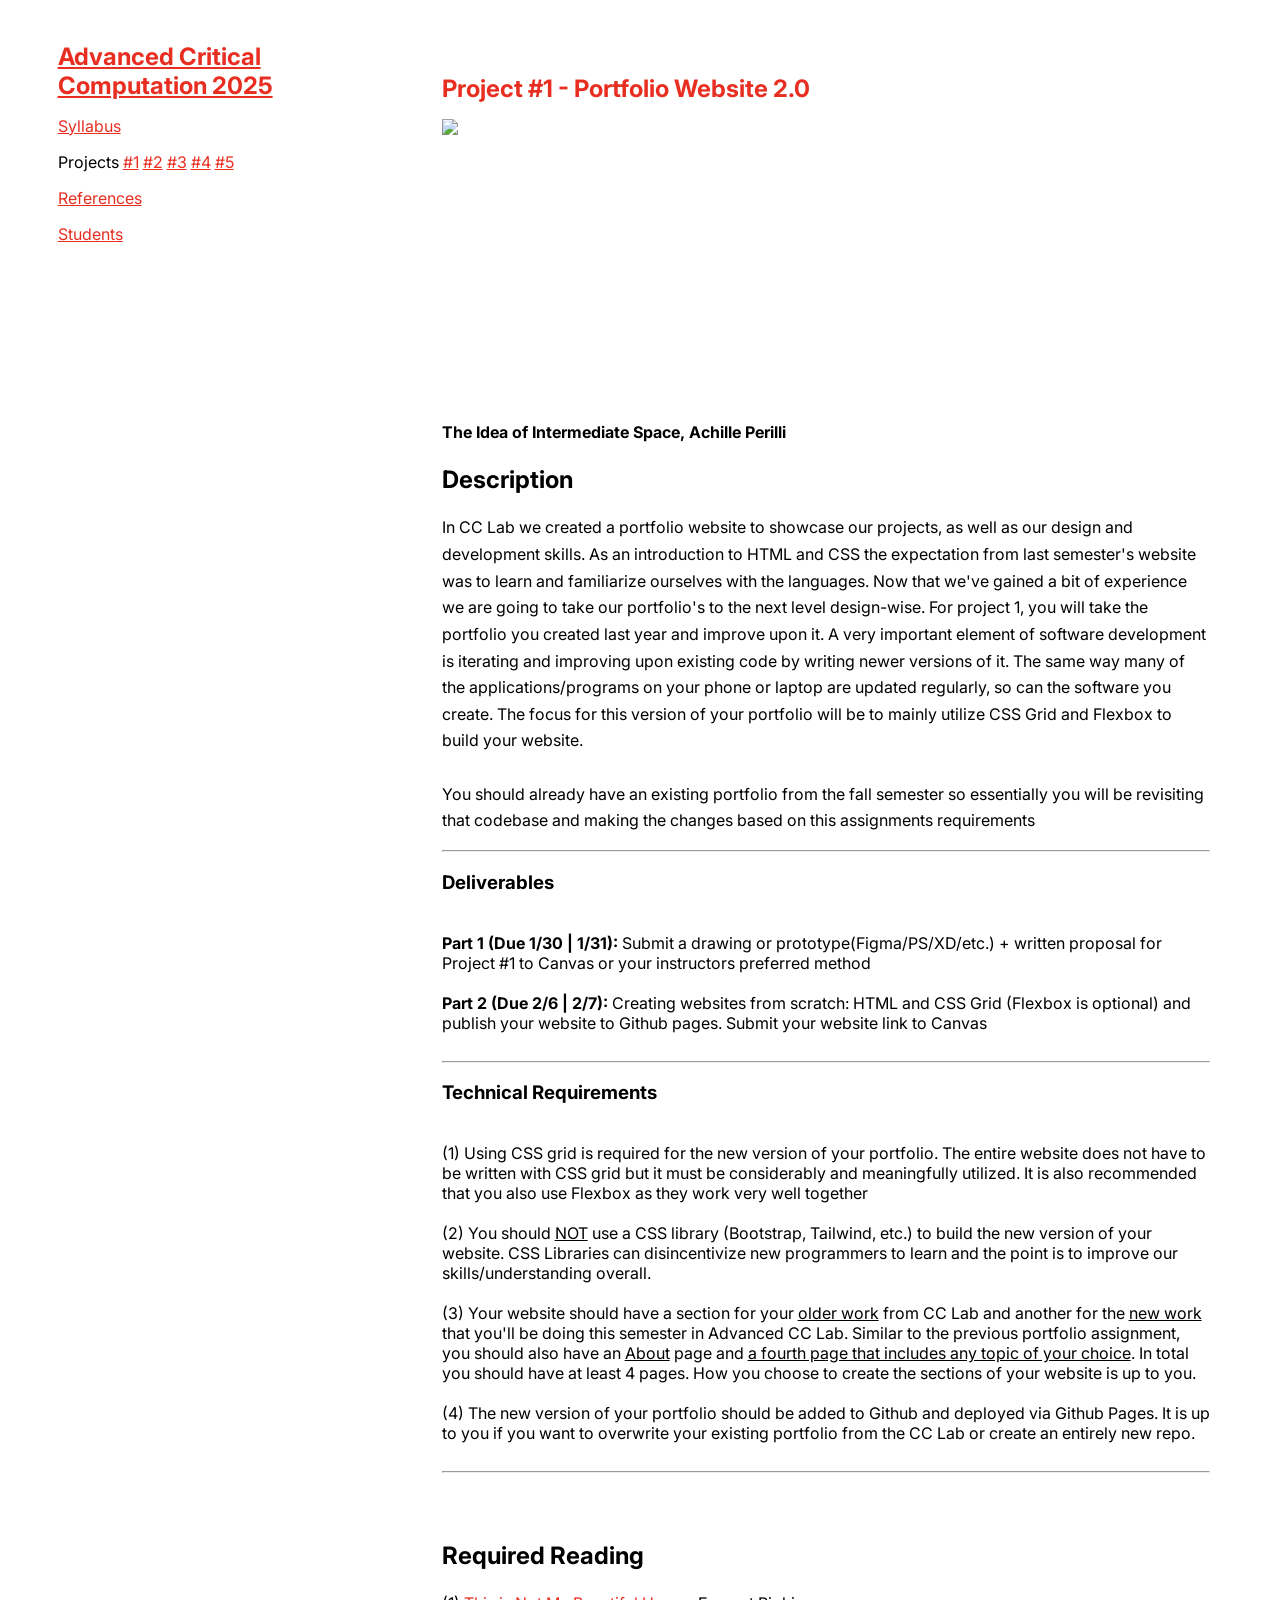
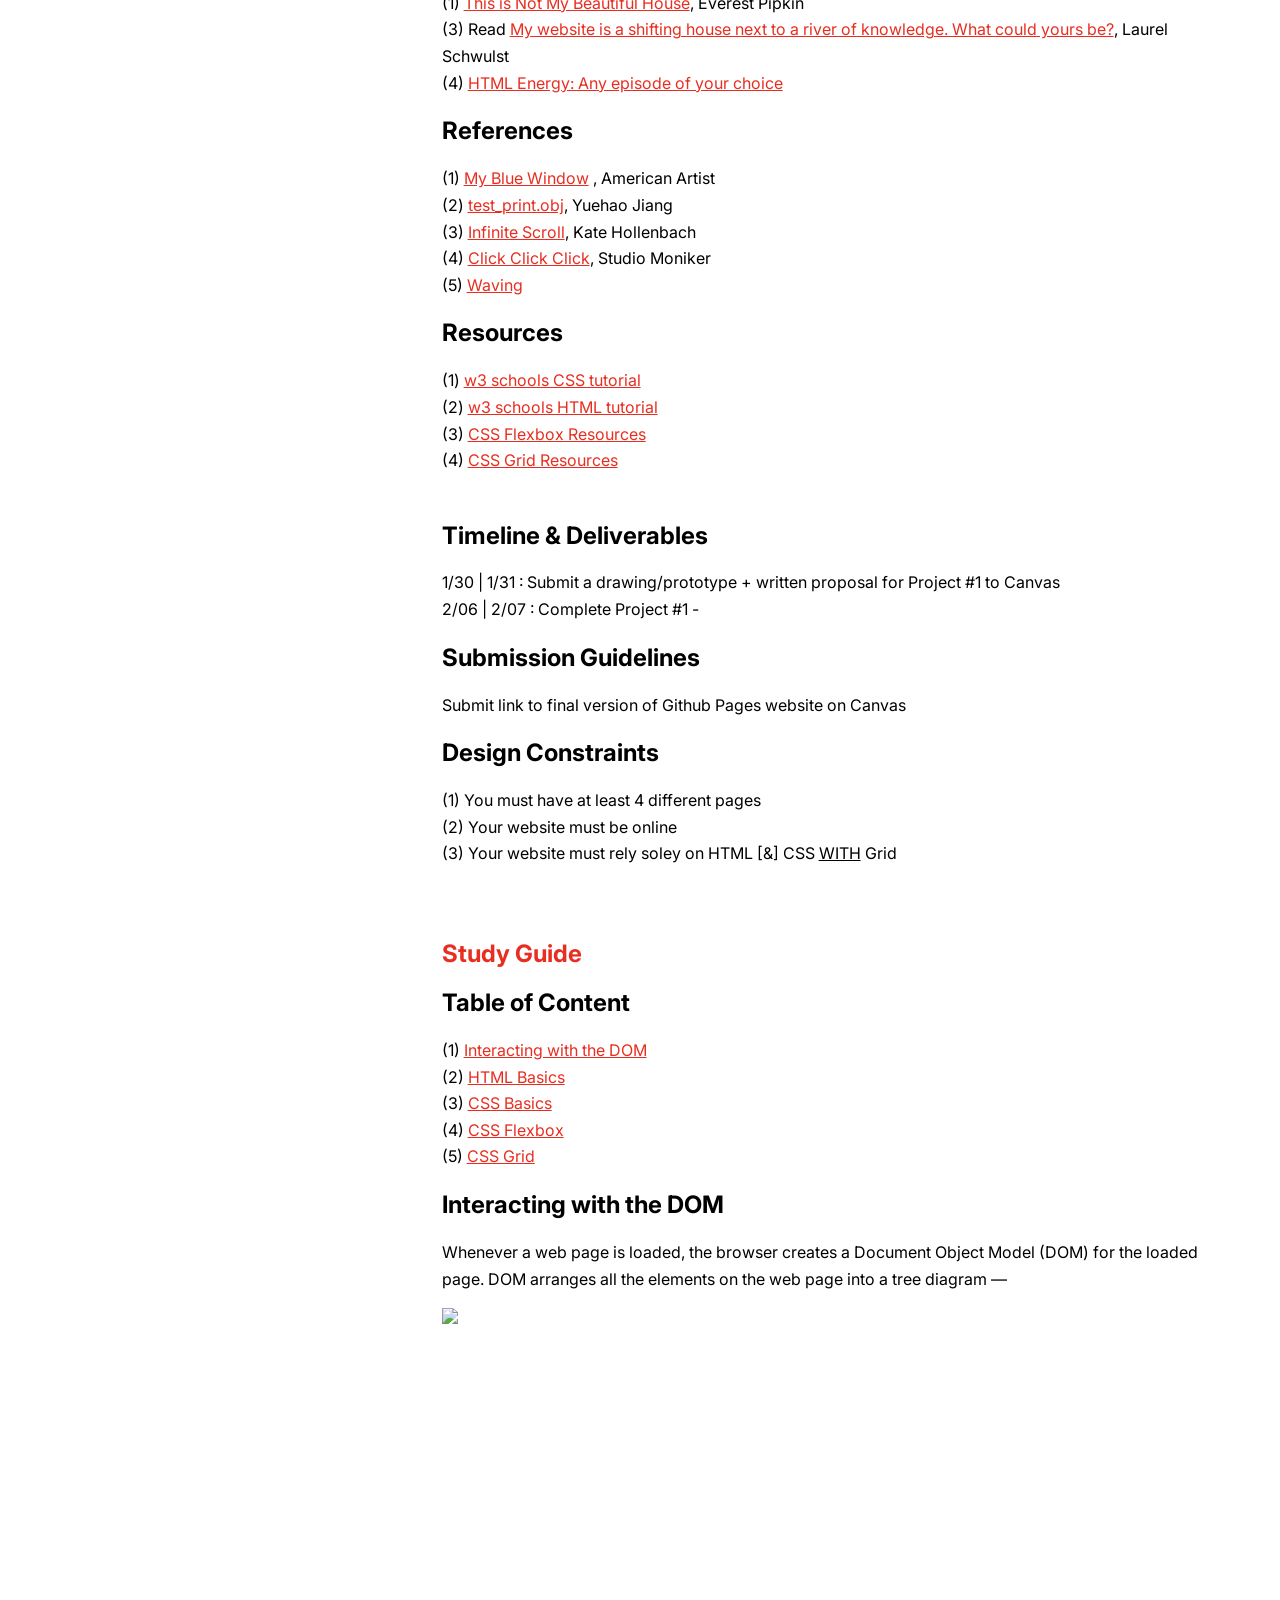
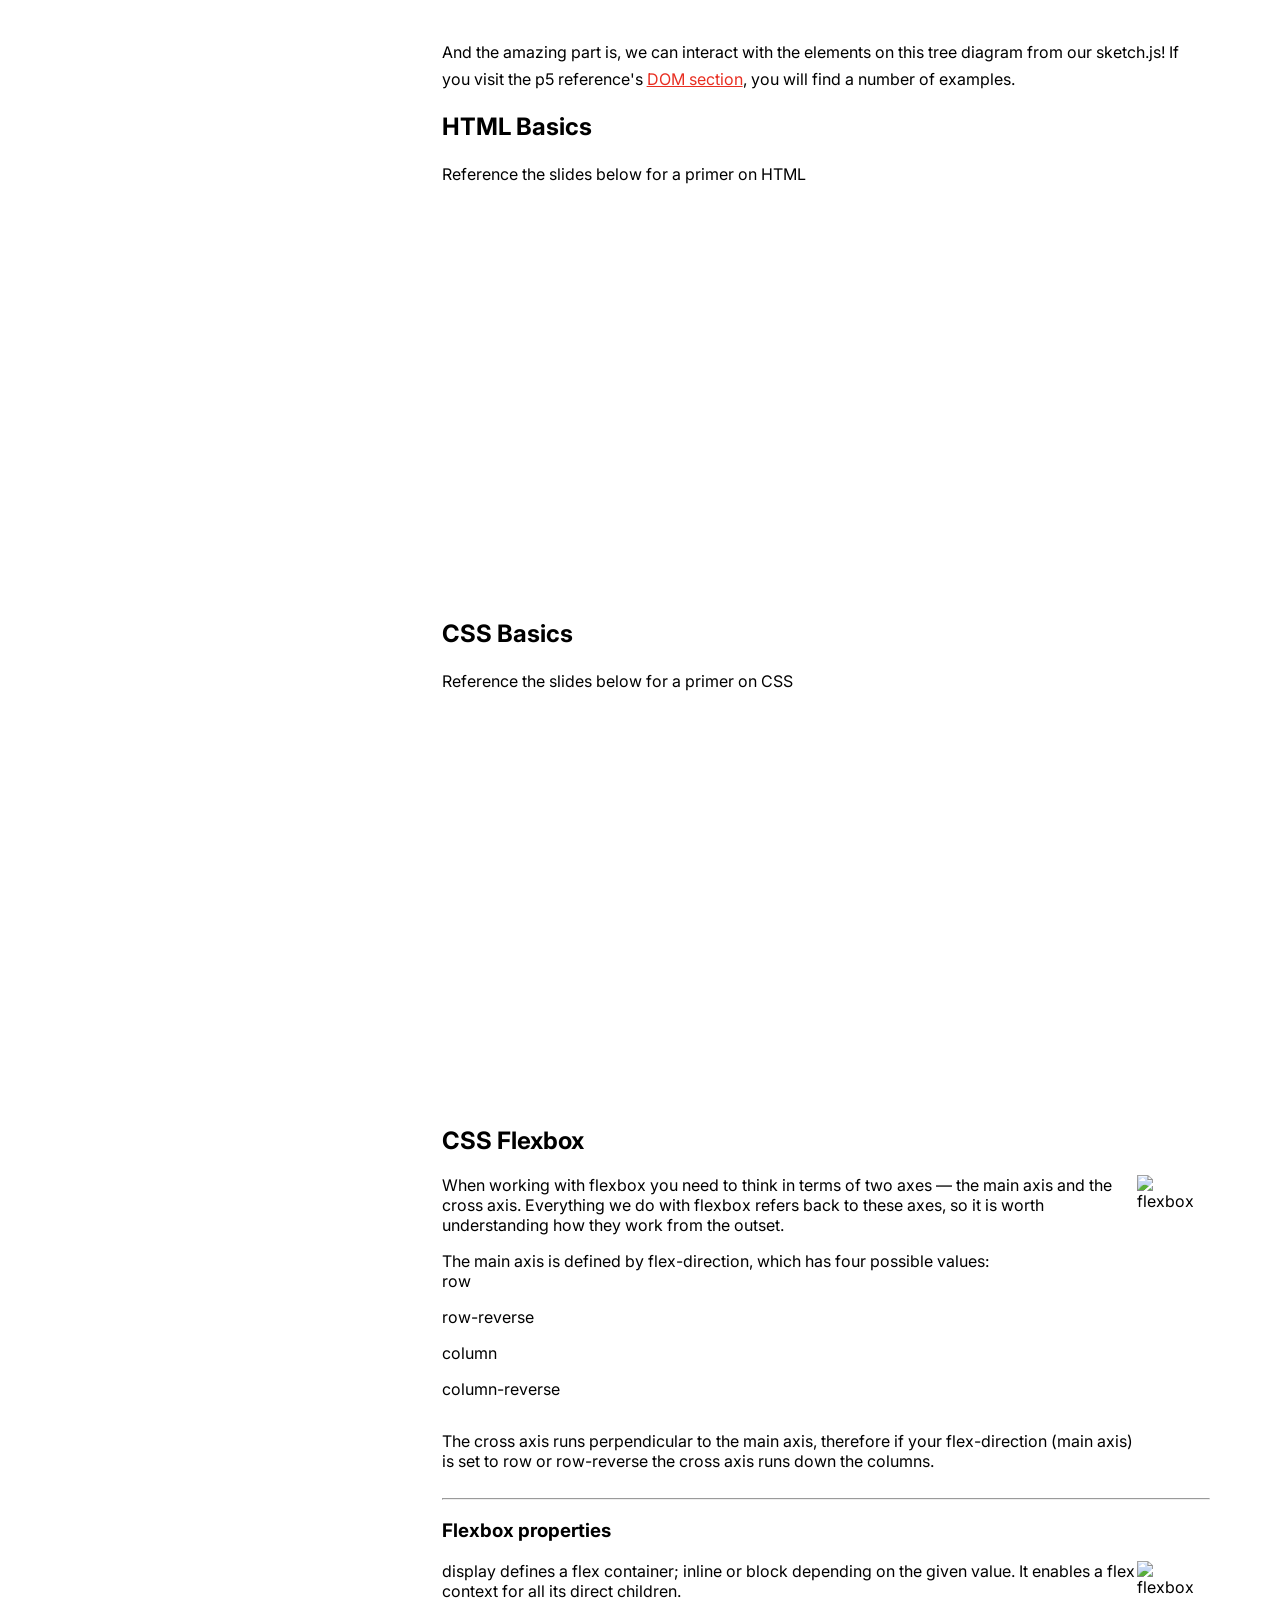
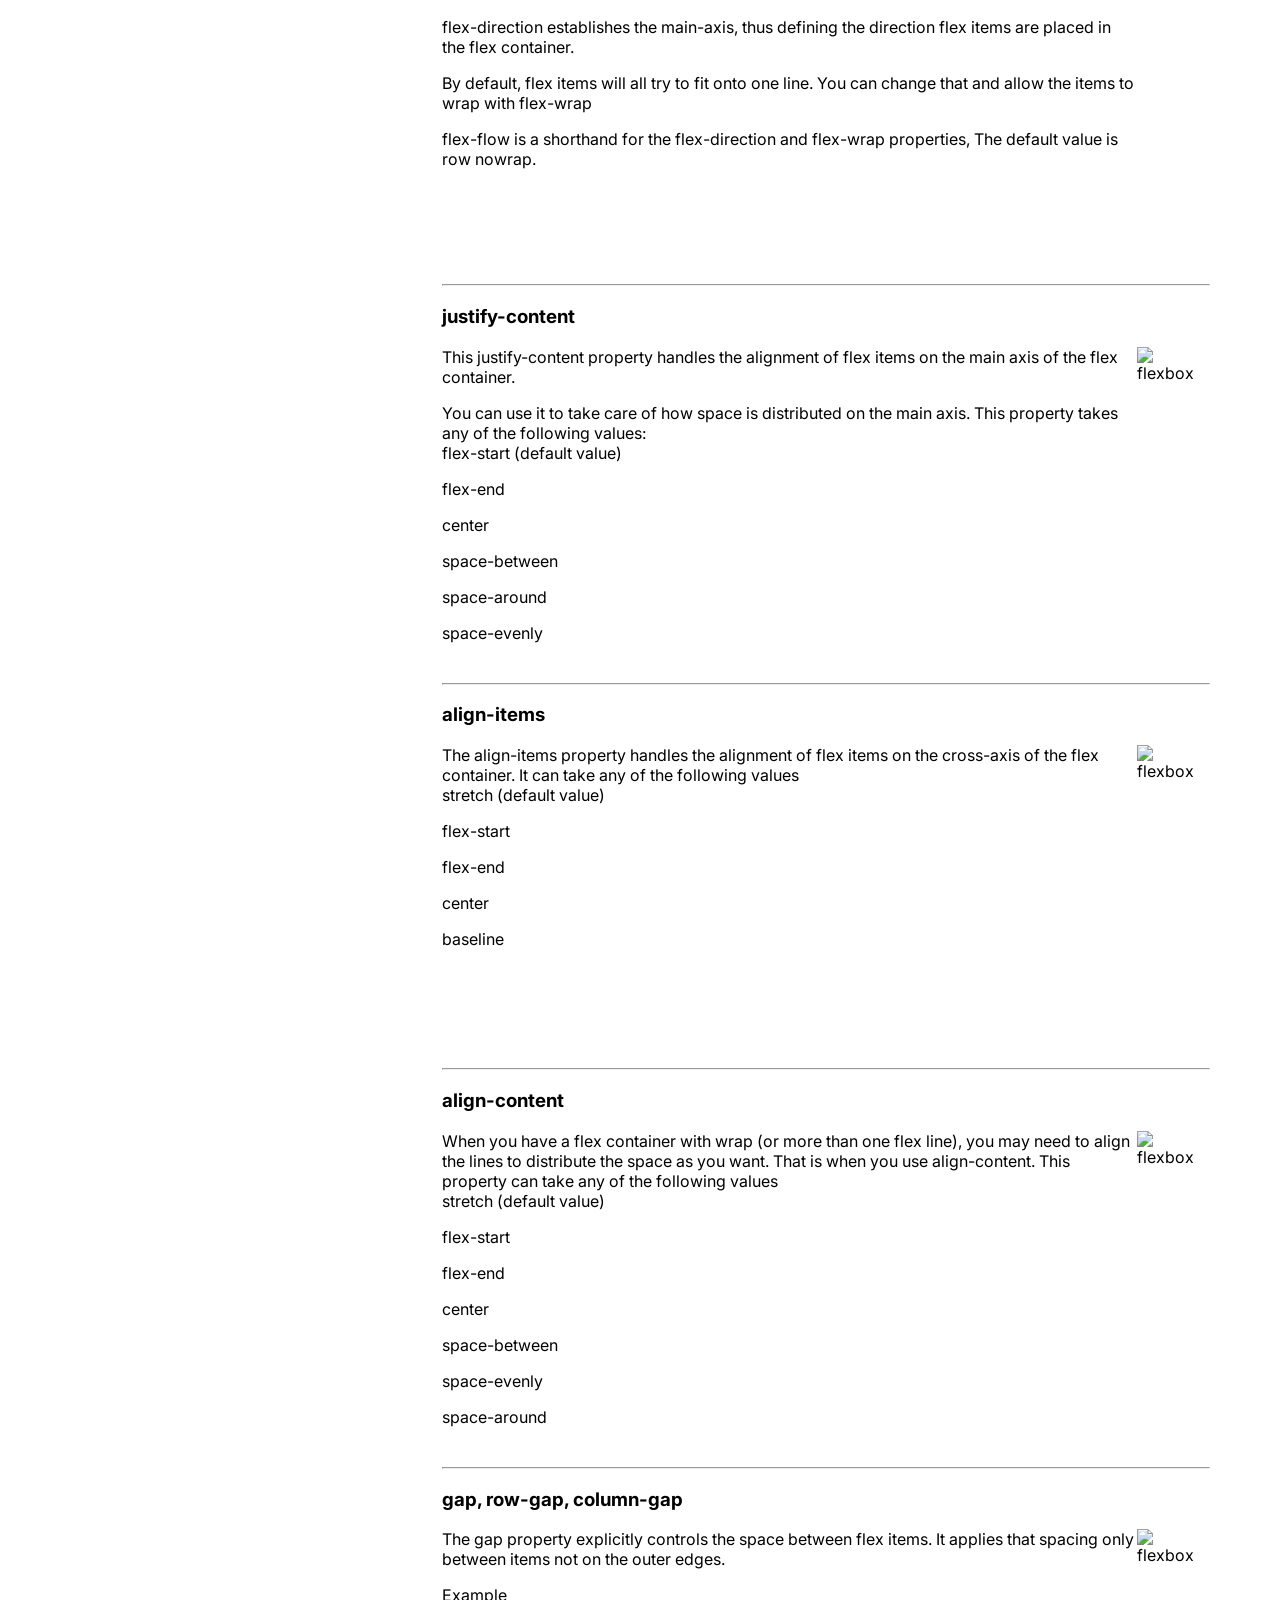
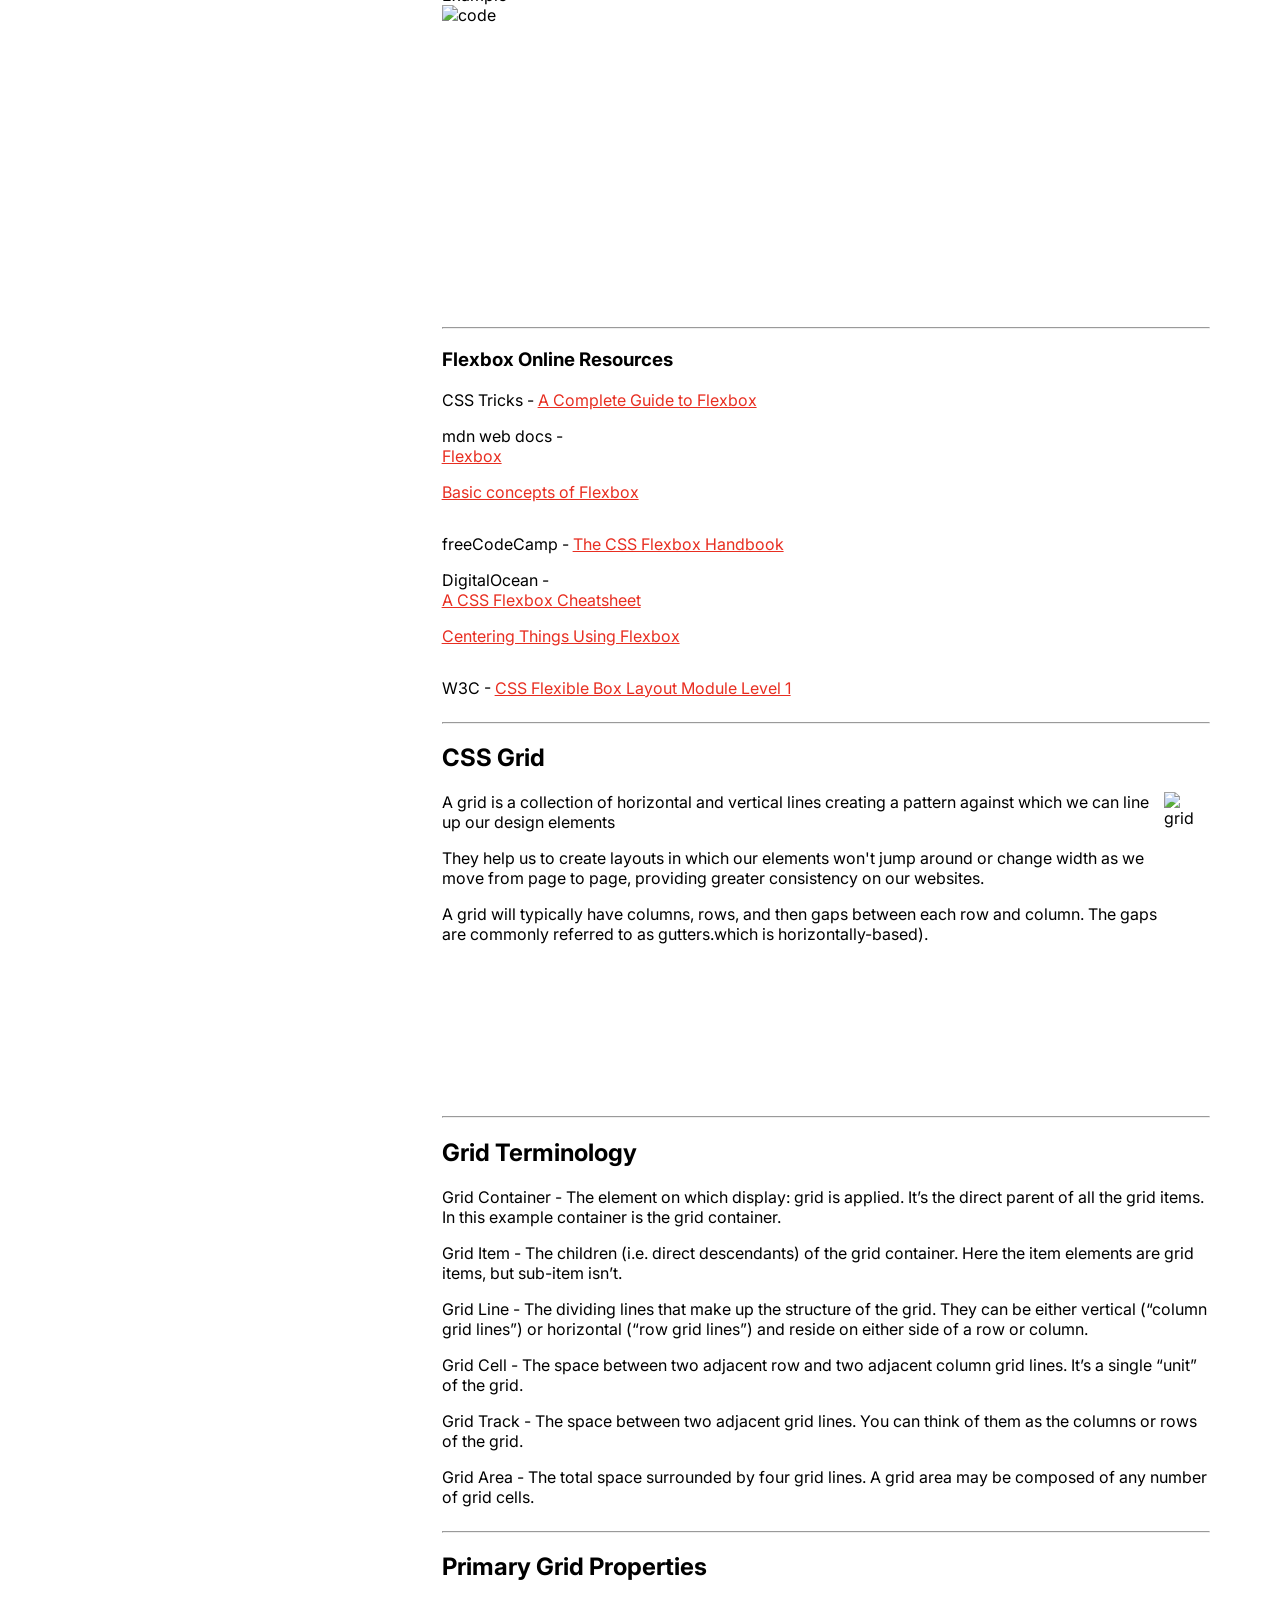
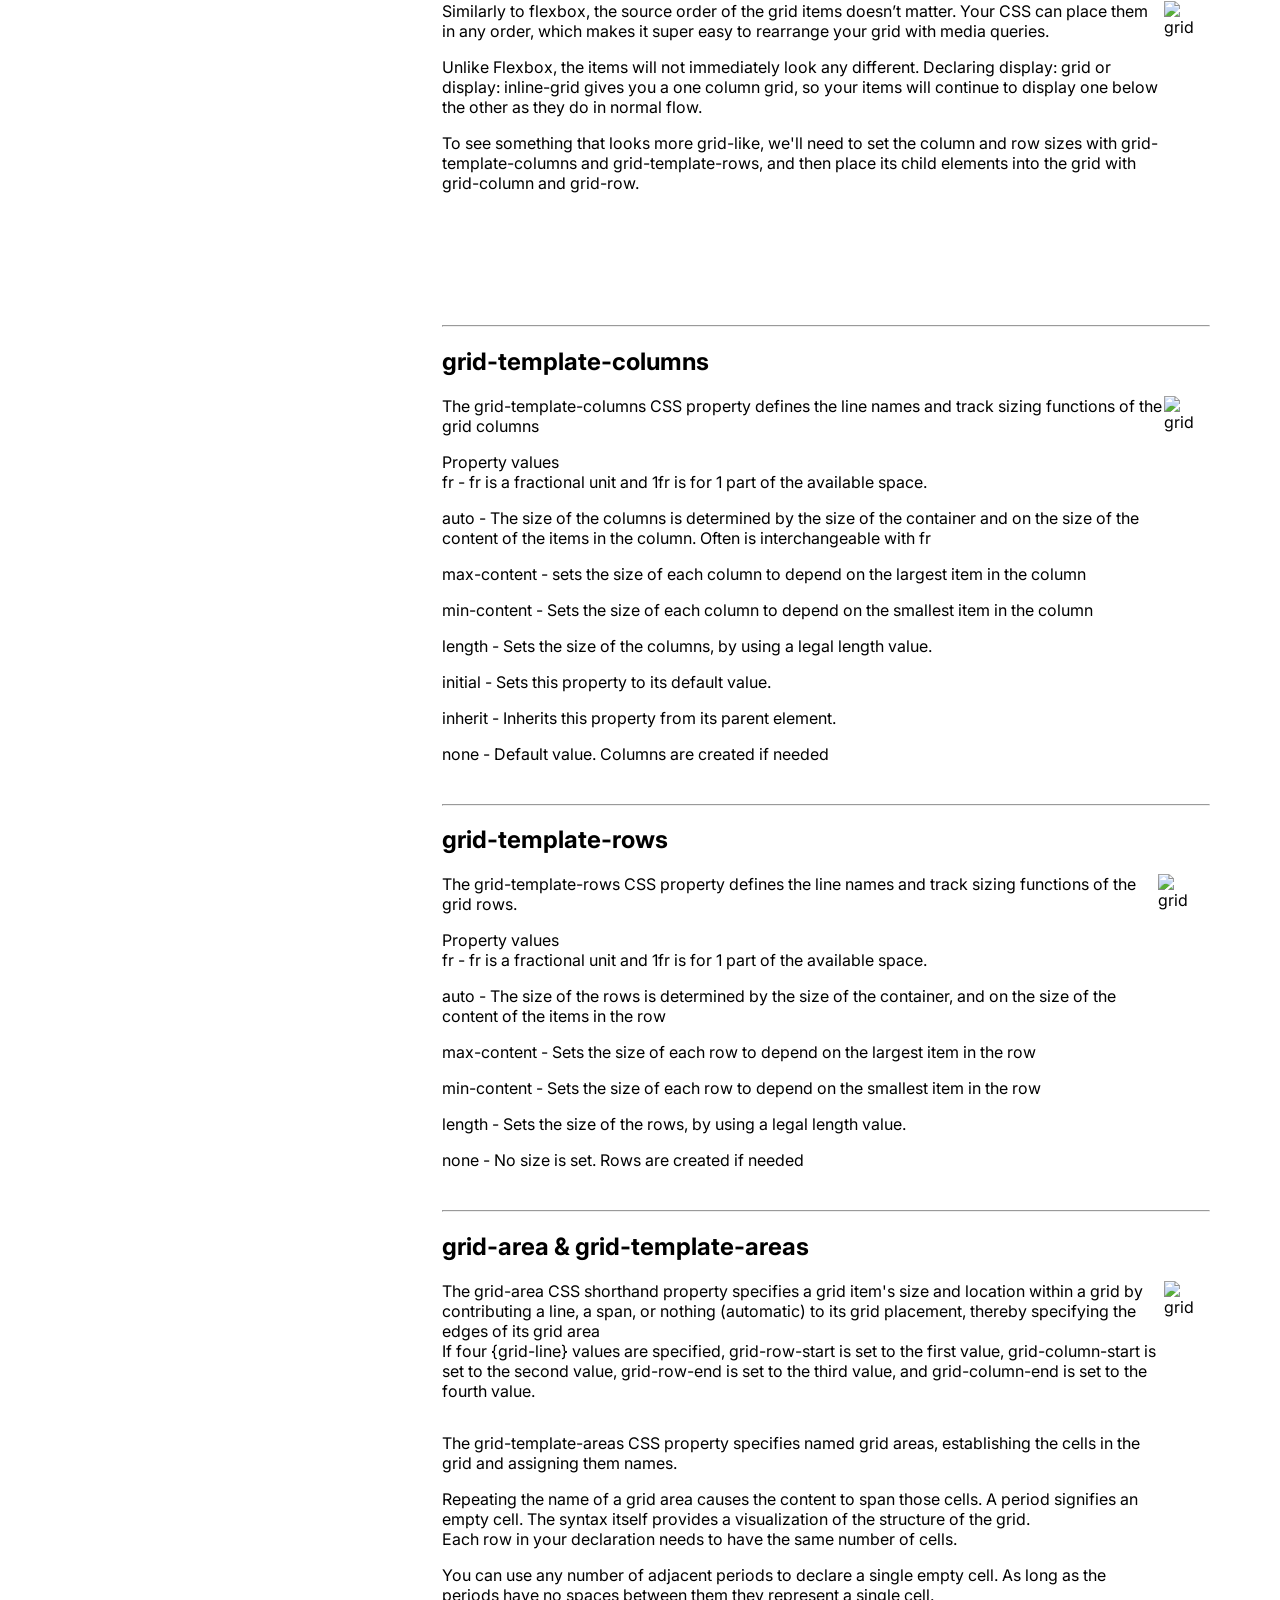
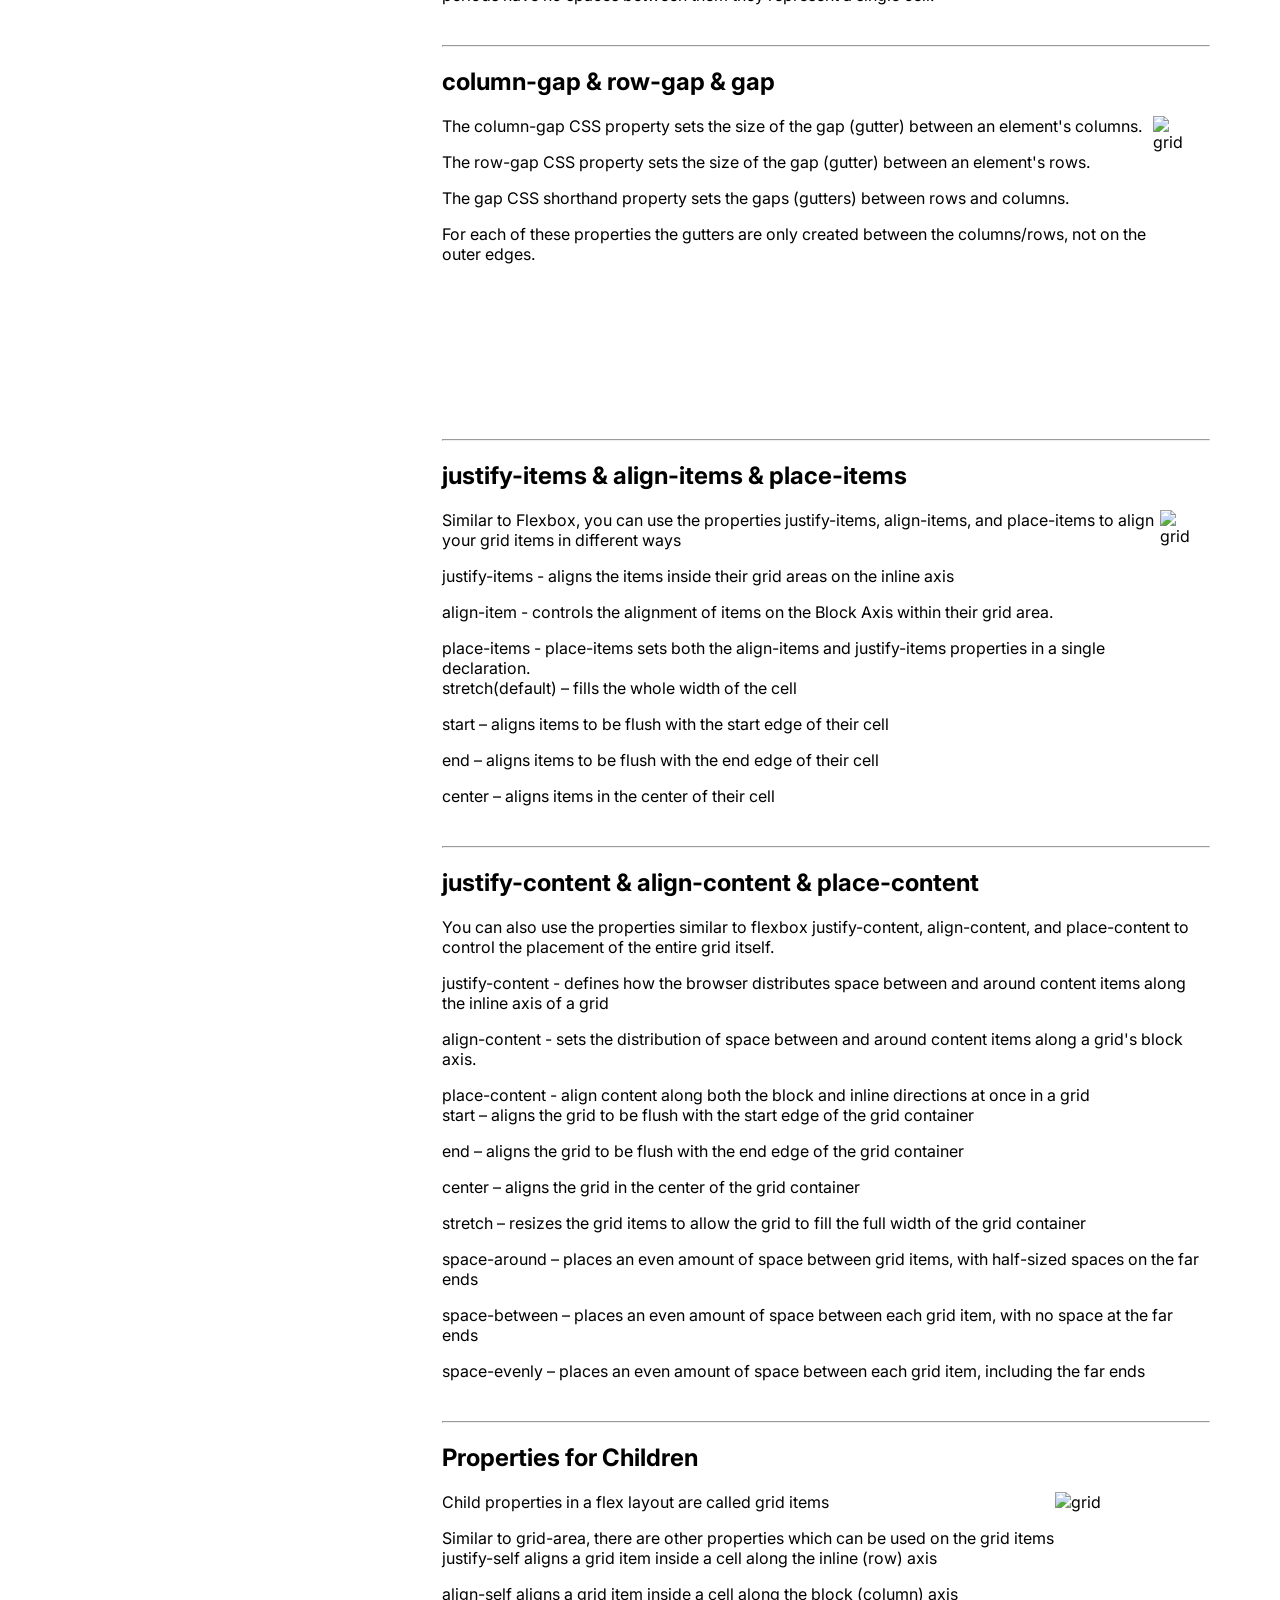
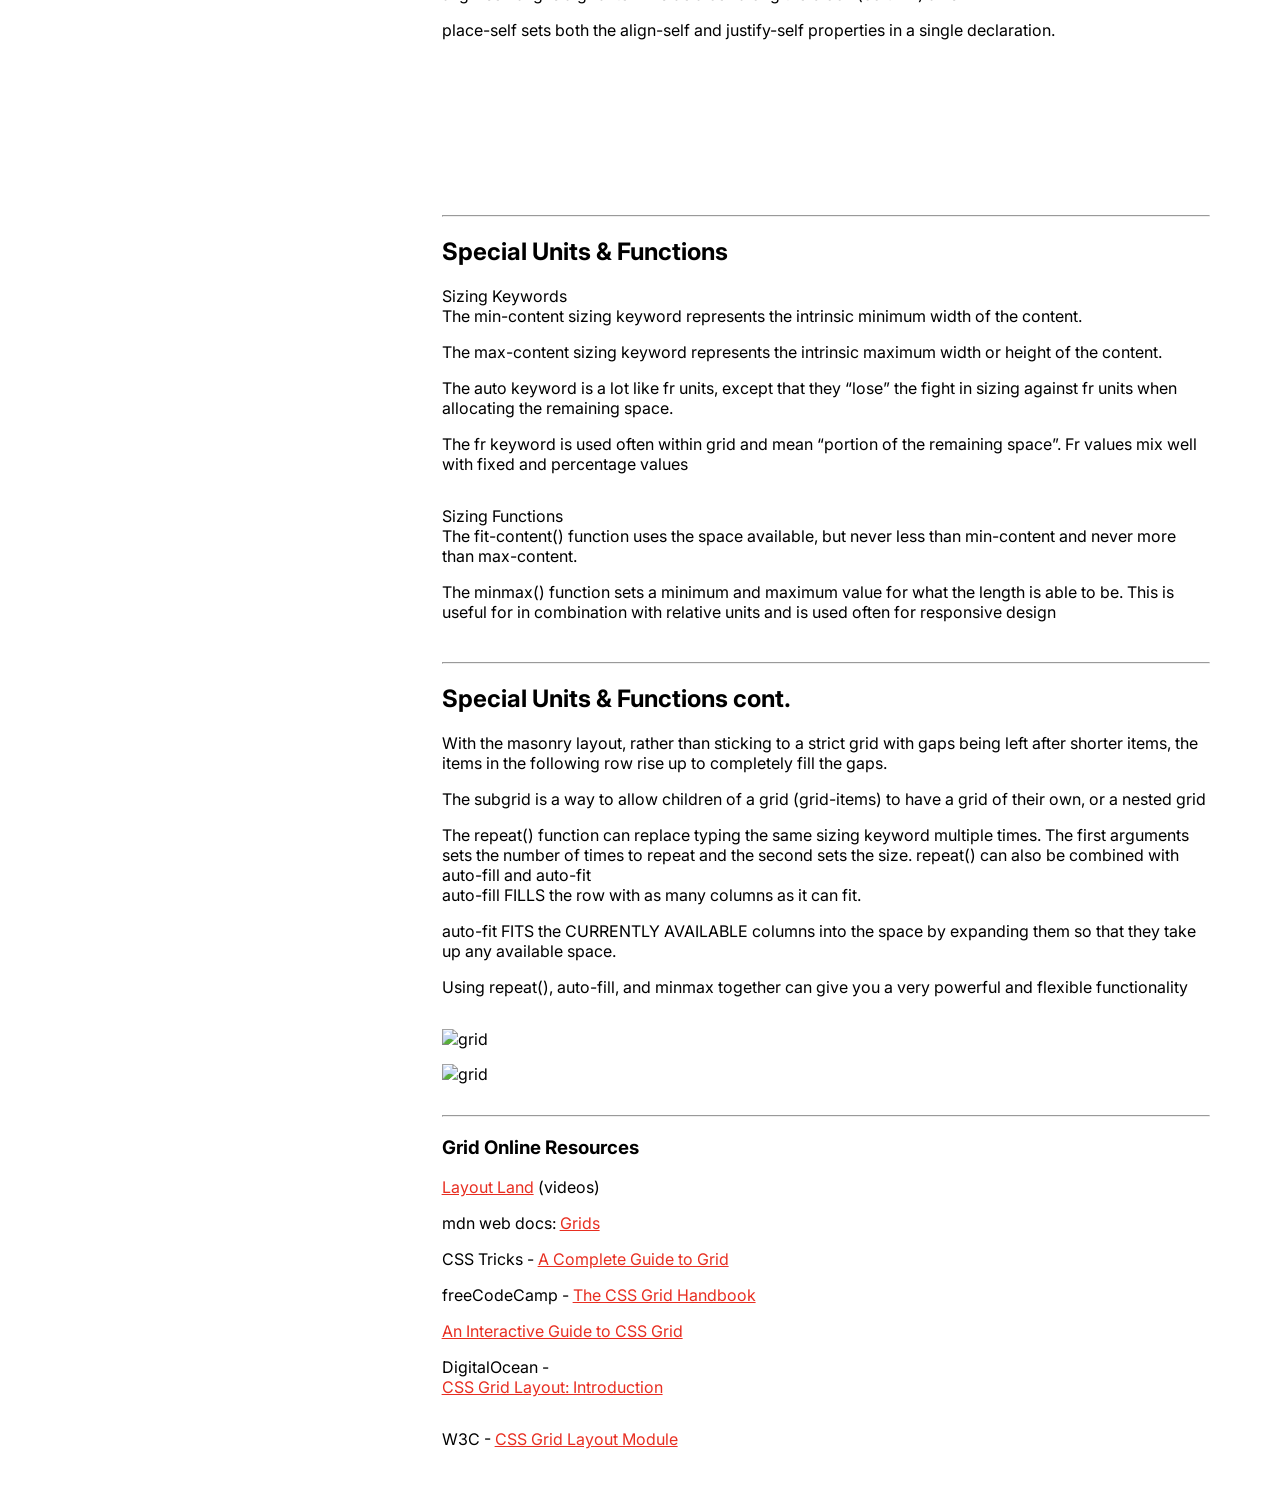
==== p1.html @ feda54b7 "initial commit" ====
<!DOCTYPE html>
<html lang="en">
  <head>
    <title>Project 1</title>
    <meta charset="utf-8" />
    <meta http-equiv="X-UA-Compatible" content="IE=edge" />
    <meta name="viewport" content="width=device-width, initial-scale=1" />
    <link rel="stylesheet" href="style.css" />
    <link rel="preconnect" href="https://fonts.googleapis.com">
    <link rel="preconnect" href="https://fonts.gstatic.com" crossorigin>
    <link href="https://fonts.googleapis.com/css2?family=Inter:ital,opsz,wght@0,14..32,100..900;1,14..32,100..900&display=swap" rel="stylesheet">
  </head>

  <body>
    <div class="nav">

      <h1 class="website-title"><a href="/">Advanced Critical Computation 2025</a></h1>
        <ul>
        <li>
          <a
            href="https://docs.google.com/document/d/1fridvPM05J9M8F1bx2oJG_Fib5LrRtmkHS2myesJF0M/edit?usp=sharing" 
            target="blank"
            >Syllabus</a
          >
        </li>
        <li>
          Projects
          <a href="p1.html">#1</a>
          <a href="p2.html">#2</a>
          <a href="p3.html">#3</a>
          <a href="p4.html">#4</a>
          <a href="p5.html">#5</a>
        </li>
        <li><a href="references.html">References</a></li>
        <li><a href="students.html">Students</a></li>
      </ul>
    </div>

    <div class="content">
      <h1>Project #1 - Portfolio Website 2.0</h1>
      <div class="full-width-box no-margin">
        <img class="no-margin"
          src="https://cdn.glitch.global/00ec483d-7fc5-4281-9249-07af191bdb0f/intermediate_space.jpg?v=1736878158734"
        />
      </div>
      <p><b>The Idea of Intermediate Space, Achille Perilli</b></p>

      <h2>Description</h2>

      <p>
        In CC Lab we created a portfolio website to showcase our projects, as well as our design and development skills. As an introduction to HTML and CSS the expectation from last semester's website was to learn and familiarize ourselves with the languages. Now that we've gained a bit of experience we are going to take our portfolio's to the next level design-wise. For project 1, you will take the portfolio you created last year and improve upon it. A very important element of software development is iterating and improving upon existing code by writing newer versions of it. The same way many of the applications/programs on your phone or laptop are updated regularly, so can the software you create. The focus for this version of your portfolio will be to mainly utilize CSS Grid and Flexbox to build your website. 
        <br />
        <br />
        You should already have an existing portfolio from the fall semester so essentially you will be revisiting that codebase and making the changes based on this assignments requirements
        <br />
        <hr>
        <h3>Deliverables</h3>
        <br />
        <b>Part 1 (Due 1/30 | 1/31):</b> Submit a drawing or prototype(Figma/PS/XD/etc.) + written proposal for Project #1 to Canvas or your instructors preferred method
        <br />
        <br />
        <b>Part 2 (Due 2/6 | 2/7):</b> Creating websites from scratch: HTML and CSS Grid (Flexbox is optional) and publish your website to Github pages. Submit your website link to Canvas
        <br />
        <br />
        <hr>
        <h3>Technical Requirements</h3>
        <br />
        (1) Using CSS grid is required for the new version of your portfolio. The entire website does not have to be written with CSS grid but it must be considerably and meaningfully utilized. It is also recommended that you also use Flexbox as they work very well together
        <br />
        <br />
        (2) You should <u>NOT</u> use a CSS library (Bootstrap, Tailwind, etc.) to build the new version of your website. CSS Libraries can disincentivize new programmers to learn and the point is to improve our skills/understanding overall.
        <br />
        <br />
        (3) Your website should have a section for your <u>older work</u> from CC Lab and another for the <u>new work</u> that you'll be doing this semester in Advanced CC Lab. Similar to the previous portfolio assignment, you should also have an <u>About</u> page and <u>a fourth page that includes any topic of your choice</u>. In total you should have at least 4 pages. How you choose to create the sections of your website is up to you. 
        <br />
        <br />
        (4) The new version of your portfolio should be added to Github and deployed via Github Pages. It is up to you if you want to overwrite your existing portfolio from the CC Lab or create an entirely new repo. 
        <br />
        <br />
        <hr>
        

        <br />
        <br />
        
      </p>

      <h2>Required Reading</h2>
      <p>
        (1)
        <a target="_blank"
          href="https://drive.google.com/file/d/1Z-kjCk68D6LlS7qtZ7xwO5NBlaMGEsij/view?usp=sharing"
          >This is Not My Beautiful House</a
        >, Everest Pipkin<br />
        (3) Read
        <a target="_blank"
          href="https://thecreativeindependent.com/essays/laurel-schwulst-my-website-is-a-shifting-house-next-to-a-river-of-knowledge-what-could-yours-be/"
          >My website is a shifting house next to a river of knowledge. What
          could yours be?</a
        >, Laurel Schwulst
        <br />
        (4)
        <a target="_blank" href="https://html.energy/podcast.html>"
          >HTML Energy: Any episode of your choice</a
        >
      </p>

      <h2>References</h2>
      <p>
        (1)
        <a target="_blank" href="https://americanartist.us/works/my-blue-window"
          >My Blue Window</a
        >
        , American Artist
        <br />
        (2)
        <a target="_blank" href="https://yuehaojiang.com/test_print-obj">test_print.obj</a>,
        Yuehao Jiang
        <br />
        (3)
        <a target="_blank" href="https://www.katehollenbach.com/infinite-scroll/"
          >Infinite Scroll</a
        >, Kate Hollenbach
        <br />
        (4)
        <a target="_blank" href="https://clickclickclick.click/">Click Click Click</a>, Studio
        Moniker
        <br />
        (5)
        <a target="_blank"
          href="https://www.bustle.com/p/dating-app-waving-uses-your-voice-in-profiles-instead-of-pictures-8505072"
          >Waving</a
        >
      </p>

      <h2>Resources</h2>
      <p>
        (1)
        <a target="_blank" href="https://www.w3schools.com/css/">w3 schools CSS tutorial</a>
        <br />
        (2)
        <a target="_blank" href="https://www.w3schools.com/html/">w3 schools HTML tutorial</a>
        <br />
        (3)
        <a href="#flex-resources">CSS Flexbox Resources</a>
        <br />
        (4)
        <a href="#grid-resources">CSS Grid Resources</a>
        <br />
        <br />
      </p>
      <h2>Timeline &amp Deliverables</h2>
      <p>
        1/30 | 1/31 : Submit a drawing/prototype + written proposal for Project #1 to Canvas
        <br />
        2/06 | 2/07 : Complete Project #1 - 
        <br />

      </p>

      <h2>Submission Guidelines</h2>
      <p>
        Submit link to final version of Github Pages website on Canvas
        <br />
      </p>

      <h2>Design Constraints</h2>
      <p>
        (1) You must have at least 4 different pages <br />
        (2) Your website must be online <br />
        (3) Your website must rely soley on HTML [&] CSS <u>WITH</u> Grid <br />
      </p>

      <br/>
      <br/>
      
      <h1>Study Guide</h1>

      <h2>Table of Content</h2>
      <p>
        (1) <a href="#dom">Interacting with the DOM</a><br />
        (2) <a href="#html">HTML Basics</a><br />
        (3) <a href="#css">CSS Basics</a><br />
        (4) <a href="#flexbox">CSS Flexbox</a><br />
        (5) <a href="#grid">CSS Grid</a><br />
      </p>

      <div id="dom"><h2>Interacting with the DOM</h2></div>

      <p>
        Whenever a web page is loaded, the browser creates a Document Object
        Model (DOM) for the loaded page. DOM arranges all the elements on the
        web page into a tree diagram &mdash;
      </p>
      <div class="full-width-box">
        <img src="https://www.w3schools.com/js/pic_htmltree.gif" />
      </div>
      <p>
        And the amazing part is, we can interact with the elements on this tree
        diagram from our sketch.js! If you visit the p5 reference's
        <a href="https://p5js.org/reference/#group-DOM">DOM section</a>, you
        will find a number of examples.
      </p>
      <div id="html"><h2>HTML Basics</h2></div>
      <p>
        Reference the slides below for a primer on HTML
      </p>

      <iframe src="https://docs.google.com/presentation/d/e/2PACX-1vT1iR6hZkxGQFMXBJa5SBwQU4O5RntzdUQ322dEfv8vl_j_TGHk0GsPHY-IhVKOGX4XOdPEmKSIJg2N/embed?start=false&loop=false&delayms=3000" frameborder="0" width="960" height="569" allowfullscreen="true" mozallowfullscreen="true" webkitallowfullscreen="true"></iframe>
      

      <div id="css"><h2>CSS Basics</h2></div>
      <p>
        Reference the slides below for a primer on CSS
      </p>
      <iframe src="https://docs.google.com/presentation/d/e/2PACX-1vQhuNzx0XNyzJeI-xqT8OFLMRELfDfjftz0CPlZuwfYsJPmGd2Y6ycNMcjTHRfDj7aX8V9R9alCUQva/embed?start=false&loop=false&delayms=3000" frameborder="0" width="960" height="569" allowfullscreen="true" mozallowfullscreen="true" webkitallowfullscreen="true"></iframe>
      
    <div id="flexbox"><h2>CSS Flexbox</h2></div>
    <div class="flex">
      <ul>
        <li>When working with flexbox you need to think in terms of two axes — the main axis and the cross axis. Everything we do with flexbox refers back to these axes, so it is worth understanding how they work from the outset.</li>
        <li>
          The main axis is defined by flex-direction, which has four possible values:
          <ul>
            <li>row</li>
            <li>row-reverse</li>
            <li>column</li>
            <li>column-reverse</li>
          </ul>
        </li>
        <li>The cross axis runs perpendicular to the main axis, therefore if your flex-direction (main axis) is set to row or row-reverse the cross axis runs down the columns.</li>
      </ul>
      <img src="https://cdn.glitch.global/00ec483d-7fc5-4281-9249-07af191bdb0f/Screenshot%202025-01-14%20153722.png?v=1736887358845" alt="flexbox">
    </div>
    <hr>
    <h3>Flexbox properties</h3>
    <div class="flex">
      <ul>
        <li>display defines a flex container; inline or block depending on the given value. It enables a flex context for all its direct children.</li>
        <li>flex-direction establishes the main-axis, thus defining the direction flex items are placed in the flex container.</li>
        <li>By default, flex items will all try to fit onto one line. You can change that and allow the items to wrap with flex-wrap</li>
        <li>flex-flow is a shorthand for the flex-direction and flex-wrap properties, The default value is row nowrap.</li>
      </ul>
      <img src="https://cdn.glitch.global/00ec483d-7fc5-4281-9249-07af191bdb0f/Screenshot%202025-01-14%20154047.png?v=1736887360824" alt="flexbox">
    </div>
   
    <hr>
    <h3>justify-content</h3>
    <div class="flex">
      <ul>
        <li>This justify-content property handles the alignment of flex items on the main axis of the flex container.
        </li>
        <li>You can use it to take care of how space is distributed on the main axis. This property takes any of the following values:
          <ul>
            <li>flex-start (default value)
            </li>
            <li>flex-end
            </li>
            <li>center</li>
            <li>space-between</li>
            <li>space-around</li>
            <li>space-evenly</li>
          </ul>
        </li>
      </ul>
      <img src="https://cdn.glitch.global/00ec483d-7fc5-4281-9249-07af191bdb0f/Screenshot%202025-01-14%20154107.png?v=1736887366728" alt="flexbox">
    </div>

      <hr>
      <h3>align-items</h3>
    <div class="flex">
      <ul>
        <li>The align-items property handles the alignment of flex items on the cross-axis of the flex container. It can take any of the following values
          <ul>
            <li>stretch (default value)
            </li>
            <li>flex-start
            </li>
            <li>	flex-end
            </li>
            <li>center</li>
            <li>baseline</li>
          </ul>
        </li>
      </ul>
      <img src="https://cdn.glitch.global/00ec483d-7fc5-4281-9249-07af191bdb0f/Screenshot%202025-01-14%20154118.png?v=1736887371334" alt="flexbox">
    </div>
    <hr>
    <h3>align-content </h3>
    <div class="flex">
      <ul>
        <li>When you have a flex container with wrap (or more than one flex line), you may need to align the lines to distribute the space as you want. That is when you use align-content. This property can take any of the following values
          <ul>
            <li>stretch (default value)
            </li>
            <li>flex-start
            </li>
            <li>	flex-end
            </li>
            <li>center</li>
            <li>space-between</li>
            <li>space-evenly</li>
            <li>space-around</li>
          </ul>
        </li>
      </ul>
      <img src="https://cdn.glitch.global/00ec483d-7fc5-4281-9249-07af191bdb0f/Screenshot%202025-01-14%20154134.png?v=1736887376011" alt="flexbox">
    </div>
    <hr>
    <h3>gap, row-gap, column-gap</h3>
    <div class="flex">
      <ul>
        <li>The gap property explicitly controls the space between flex items. It applies that spacing only between items not on the outer edges.
        </li>
        <li>
          Example
          <ul>
            <li><img src="https://cdn.glitch.global/00ec483d-7fc5-4281-9249-07af191bdb0f/Screenshot%202025-01-14%20160613.png?v=1736888782121" alt="code"></li>
          </ul>
        </li>
      </ul>
      <img src="https://cdn.glitch.global/00ec483d-7fc5-4281-9249-07af191bdb0f/Screenshot%202025-01-14%20154146.png?v=1736887381265" alt="flexbox">
    </div>
    <hr>
    <h3 id="flex-resources">Flexbox Online Resources</h3>
    <ul>
      <li>CSS Tricks - <a href="https://css-tricks.com/snippets/css/a-guide-to-flexbox/" target="_blank">A Complete Guide to Flexbox</a></li>
      <li>mdn web docs - 
        <ul>
          <li><a href="https://developer.mozilla.org/en-US/docs/Learn/CSS/CSS_layout/Flexbox" target="_blank">Flexbox</a></li>
          <li><a href="https://developer.mozilla.org/en-US/docs/Web/CSS/CSS_flexible_box_layout/Basic_concepts_of_flexbox" target="_blank">Basic concepts of Flexbox</a>
          </li>
        </ul>
      </li>
      <li>freeCodeCamp - <a href="https://www.freecodecamp.org/news/the-css-flexbox-handbook/" target="_blank">The CSS Flexbox Handbook</a></li>
      <li>DigitalOcean - 
        <ul>
          <li><a href="https://www.digitalocean.com/community/cheatsheets/css-flexbox" target="_blank">A CSS Flexbox Cheatsheet</a></li>
          <li><a href="https://www.digitalocean.com/community/tutorials/css-centering-using-flexbox" target="_blank">Centering Things Using Flexbox</a></li>
        </ul>
      </li>
      <li>W3C - <a  target="_blank" href="https://www.w3.org/TR/css-flexbox-1/">CSS Flexible Box Layout Module Level 1</a></li>
    </ul>
    <hr>
    <div id="grid"><h2>CSS Grid</h2></div>
    <div class="flex">
      <ul>
        <li>A grid is a collection of horizontal and vertical lines creating a pattern against which we can line up our design elements
        </li>
        <li>They help us to create layouts in which our elements won't jump around or change width as we move from page to page, providing greater consistency on our websites.</li>
        <li>A grid will typically have columns, rows, and then gaps between each row and column. The gaps are commonly referred to as gutters.which is horizontally-based).</li>
      </ul>
      <img src="https://cdn.glitch.global/00ec483d-7fc5-4281-9249-07af191bdb0f/Screenshot%202025-01-14%20164108.png?v=1736891078941" alt="grid">
    </div>
    <hr>
    <h2>Grid Terminology</h2>
    <ul>
      <li>Grid Container - The element on which display: grid is applied. It’s the direct parent of all the grid items. In this example container is the grid container.</li>
      <li>Grid Item - The children (i.e. direct descendants) of the grid container. Here the item elements are grid items, but sub-item isn’t.</li>
      <li>Grid Line - The dividing lines that make up the structure of the grid. They can be either vertical (“column grid lines”) or horizontal (“row grid lines”) and reside on either side of a row or column.</li>
      <li>Grid Cell - The space between two adjacent row and two adjacent column grid lines. It’s a single “unit” of the grid.</li>
      <li>Grid Track - The space between two adjacent grid lines. You can think of them as the columns or rows of the grid.</li>
      <li>Grid Area - The total space surrounded by four grid lines. A grid area may be composed of any number of grid cells.</li>
    </ul>
    <hr>
    <h2>Primary Grid Properties</h2>
    <div class="flex">
      <ul>
        <li>Similarly to flexbox, the source order of the grid items doesn’t matter. Your CSS can place them in any order, which makes it super easy to rearrange your grid with media queries.
        </li>
        <li>Unlike Flexbox, the items will not immediately look any different. Declaring display: grid or display: inline-grid gives you a one column grid, so your items will continue to display one below the other as they do in normal flow.</li>
        <li>To see something that looks more grid-like, we'll need to set the column and row sizes with grid-template-columns and grid-template-rows, and then place its child elements into the grid with grid-column and grid-row.</li>
      </ul>
      <img src="https://cdn.glitch.global/00ec483d-7fc5-4281-9249-07af191bdb0f/Screenshot%202025-01-14%20164133.png?v=1736891084724" alt="grid">
    </div>
    <hr>
    <h2>grid-template-columns</h2>
    <div class="flex">
      <ul>
        <li>The grid-template-columns CSS property defines the line names and track sizing functions of the grid columns</li>
        <li>Property values
          <ul>
            <li>fr - fr is a fractional unit and 1fr is for 1 part of the available space.</li>
            <li>auto - The size of the columns is determined by the size of the container and on the size of the content of the items in the column. Often is interchangeable with fr</li>
            <li>max-content - sets the size of each column to depend on the largest item in the column</li>
            <li>min-content - Sets the size of each column to depend on the smallest item in the column</li>
            <li>length - Sets the size of the columns, by using a legal length value.</li>
            <li>initial - Sets this property to its default value.</li>
            <li>inherit - Inherits this property from its parent element.</li>
            <li>none - Default value. Columns are created if needed</li>
          </ul>
        </li>
      </ul>
      <img src="https://cdn.glitch.global/00ec483d-7fc5-4281-9249-07af191bdb0f/Screenshot%202025-01-14%20164149.png?v=1736891088403" alt="grid">
    </div>
    <hr>
    <h2>grid-template-rows</h2>
    <div class="flex">
      <ul>
        <li>The grid-template-rows CSS property defines the line names and track sizing functions of the grid rows.</li>
        <li>Property values
          <ul>
            <li>fr - fr is a fractional unit and 1fr is for 1 part of the available space.</li>
            <li>auto - The size of the rows is determined by the size of the container, and on the size of the content of the items in the row</li>
            <li>max-content - Sets the size of each row to depend on the largest item in the row</li>
            <li>min-content - Sets the size of each row to depend on the smallest item in the row</li>
            <li>length - Sets the size of the rows, by using a legal length value.</li>
            <li>none - No size is set. Rows are created if needed</li>
          </ul>
        </li>
      </ul>
      <img src="https://cdn.glitch.global/00ec483d-7fc5-4281-9249-07af191bdb0f/Screenshot%202025-01-14%20164206.png?v=1736891092021" alt="grid">
    </div>
    <hr>
    <h2>grid-area & grid-template-areas</h2>
    <div class="flex">
      <ul>
        <li>The grid-area CSS shorthand property specifies a grid item's size and location within a grid by contributing a line, a span, or nothing (automatic) to its grid placement, thereby specifying the edges of its grid area
          <ul>
            <li>If four {grid-line} values are specified, grid-row-start is set to the first value, grid-column-start is set to the second value, grid-row-end is set to the third value, and grid-column-end is set to the fourth value.</li>
          </ul>
        </li>
        <li>The grid-template-areas CSS property specifies named grid areas, establishing the cells in the grid and assigning them names.</li>
        <li>Repeating the name of a grid area causes the content to span those cells. A period signifies an empty cell. The syntax itself provides a visualization of the structure of the grid.
          <ul>
            <li>Each row in your declaration needs to have the same number of cells.</li>
            <li>You can use any number of adjacent periods to declare a single empty cell. As long as the periods have no spaces between them they represent a single cell.</li>
          </ul>
        </li>
      </ul>
      <img src="https://cdn.glitch.global/00ec483d-7fc5-4281-9249-07af191bdb0f/Screenshot%202025-01-14%20164224.png?v=1736891095862" alt="grid">
    </div>
    <hr>
    <h2>column-gap & row-gap & gap</h2>
    <div class="flex">
      <ul>
        <li>The column-gap CSS property sets the size of the gap (gutter) between an element's columns.</li>
        <li>The row-gap CSS property sets the size of the gap (gutter) between an element's rows.</li>
        <li>The gap CSS shorthand property sets the gaps (gutters) between rows and columns.</li>
        <li>For each of these properties the gutters are only created between the columns/rows, not on the outer edges.</li>
      </ul>
      <img src="https://cdn.glitch.global/00ec483d-7fc5-4281-9249-07af191bdb0f/Screenshot%202025-01-14%20164303.png?v=1736891099322" alt="grid">
    </div>
    <hr>
    <h2>justify-items & align-items & place-items</h2>
    <div class="flex">
      <ul>
        <li>Similar to Flexbox, you can use the properties justify-items, align-items, and place-items to align your grid items in different ways</li>
        <li>justify-items - aligns the items inside their grid areas on the inline axis</li>
        <li>align-item - controls the alignment of items on the Block Axis within their grid area.</li>
        <li>place-items - place-items sets both the align-items and justify-items properties in a single declaration.
          <ul>
            <li>stretch(default) – fills the whole width of the cell</li>
            <li>start – aligns items to be flush with the start edge of their cell</li>
            <li>end – aligns items to be flush with the end edge of their cell</li>
            <li>center – aligns items in the center of their cell</li>
          </ul>
        </li>
      </ul>
      <img src="https://cdn.glitch.global/00ec483d-7fc5-4281-9249-07af191bdb0f/Screenshot%202025-01-14%20164321.png?v=1736891103454" alt="grid">
    </div>
    <hr>
    <h2>justify-content & align-content & place-content</h2>
    <div class="flex">
      <ul>
        <li>You can also use the properties similar to flexbox justify-content, align-content, and place-content to control the placement of the entire grid itself.</li>
        <li>justify-content - defines how the browser distributes space between and around content items along the inline axis of a grid</li>
        <li>align-content - sets the distribution of space between and around content items along a grid's block axis.</li>
        <li>place-content - align content along both the block and inline directions at once in a grid
          <ul>
            <li>start – aligns the grid to be flush with the start edge of the grid container</li>
            <li>end – aligns the grid to be flush with the end edge of the grid container</li>
            <li>center – aligns the grid in the center of the grid container</li>
            <li>stretch – resizes the grid items to allow the grid to fill the full width of the grid container</li>
            <li>space-around – places an even amount of space between grid items, with half-sized spaces on the far ends</li>
            <li>space-between – places an even amount of space between each grid item, with no space at the far ends</li>
            <li>space-evenly – places an even amount of space between each grid item, including the far ends</li>
          </ul>
        </li>
      </ul>
    </div>
    <hr>
    <h2>Properties for Children</h2>
    <div class="flex">
      <ul>
        <li>Child properties in a flex layout are called grid items</li>
        <li>Similar to grid-area, there are other properties which can be used on the grid items
          <ul>
            <li>justify-self aligns a grid item inside a cell along the inline (row) axis</li>
            <li>align-self aligns a grid item inside a cell along the block (column) axis</li>
            <li>place-self sets both the align-self and justify-self properties in a single declaration.</li>
          </ul>
        </li>
      </ul>
      <img src="https://cdn.glitch.global/00ec483d-7fc5-4281-9249-07af191bdb0f/Screenshot%202025-01-14%20164334.png?v=1736891106941" alt="grid">
    </div>
    <hr>
    <h2>Special Units & Functions</h2>
    <div class="flex">
      <ul>
        <li>Sizing Keywords
          <ul>
            <li>The min-content sizing keyword represents the intrinsic minimum width of the content. </li>
            <li>The max-content sizing keyword represents the intrinsic maximum width or height of the content.</li>
            <li>The auto keyword is a lot like fr units, except that they “lose” the fight in sizing against fr units when allocating the remaining space.</li>
            <li>The fr keyword is used often within grid and mean “portion of the remaining space”. Fr values mix well with fixed and percentage values</li>
          </ul>
        </li>
        <li>Sizing Functions
          <ul>
            <li>The fit-content() function uses the space available, but never less than min-content and never more than max-content.</li>
            <li>The minmax() function sets a minimum and maximum value for what the length is able to be. This is useful for in combination with relative units and is used often for responsive design</li>
          </ul>
        </li>
      </ul>
    </div>
    <hr>
    <h2>Special Units & Functions cont.</h2>
    <ul>
      <li>With the masonry layout, rather than sticking to a strict grid with gaps being left after shorter items, the items in the following row rise up to completely fill the gaps.</li>
      <li>The subgrid is a way to allow children of a grid (grid-items) to have a grid of their own, or a nested grid</li>
      <li>The repeat() function can replace typing the same sizing keyword multiple times. The first arguments sets the number of times to repeat and the second sets the size. repeat() can also be combined with auto-fill and auto-fit
        <ul>
          <li>auto-fill FILLS the row with as many columns as it can fit.</li>
          <li>auto-fit FITS the CURRENTLY AVAILABLE columns into the space by expanding them so that they take up any available space.</li>
          <li>Using repeat(), auto-fill, and minmax together can give you a very powerful and flexible functionality
          </li>
        </ul>
      </li>
    </ul>
    <div class="full-width-box">
      <img src="https://cdn.glitch.global/00ec483d-7fc5-4281-9249-07af191bdb0f/Screenshot%202025-01-14%20171047.png?v=1736892656300" alt="grid" style="width:300px;height:auto;">
      <img src="https://cdn.glitch.global/00ec483d-7fc5-4281-9249-07af191bdb0f/Screenshot%202025-01-14%20164416.png?v=1736891111132" alt="grid" style="width:100%;height:100%;">
    </div>
    <hr>
    <h3 id="grid-resources">Grid Online Resources</h3>
    <ul>
      <li><a href="https://www.youtube.com/layoutland" target="_blank">Layout Land</a> (videos)</li>
      
      <li>mdn web docs: <a href="https://developer.mozilla.org/en-US/docs/Learn/CSS/CSS_layout/Grids" target="_blank">Grids</a></li>
      <li>CSS Tricks - <a href="https://css-tricks.com/snippets/css/complete-guide-grid/" target="_blank">A Complete Guide to Grid</a></li>
      <li>freeCodeCamp - <a href="https://www.freecodecamp.org/news/complete-guide-to-css-grid/" target="_blank">The CSS Grid Handbook</a></li>
      <li><a href="https://www.joshwcomeau.com/css/interactive-guide-to-grid/" target="_blank">An Interactive Guide to CSS Grid</a></li>
      <li>DigitalOcean - 
        <ul>
          <li><a href="https://www.digitalocean.com/community/tutorials/css-css-grid-layout-intro" target="_blank">CSS Grid Layout: Introduction</a></li>
        </ul>
      </li>
      <li>W3C - <a  target="_blank" href="https://www.w3schools.com/css/css_grid.asp">CSS Grid Layout Module</a></li>
    </ul>
    </div>
  </body>
</html>
---- style.css ----
body {
  margin: 2em;
  width: 100%;
  height: 100%;
  font-family: "Inter", serif;
  font-optical-sizing: auto;
  font-style: normal;
}

a {
  color: #E82E21;
}

a:hover {
  color: #000;
}

h1 {
  color: #E82E21;
  font-size: 18pt;
}

h2 {
  font-size: 18pt;
}

h5{
  font-size:12pt;
  background-color:lightyellow;
}

p {
  font-size: 12pt;
  line-height: 20pt;
}

.left {
  width: 15%;
  padding: 1% 1% 1% 0;
  float: left;
  display: inline-block;
}

.center {
  width: 15%;
  padding: 1%;
  float: left;
  display: inline-block;
}

.right {
  width: 60%;
  padding: 1%;
  float: left;
  display: inline-block;
}

.nav {
  position:fixed;
  padding: 2%;
  width: 26%;
  top: 0; bottom: 0;
  display: inline-block;
  float: left;
}

.content {
  padding: 2%;
  margin-right:6%;
  width: 60%;
  display: inline-block;
  float: right;
}

ul {
  margin: 0;
  padding: 0;
}

li {
  font-size: 12pt;
  list-style-type: none;
  padding-bottom: 1em;
}

li.bullet {
  list-style-type: "- ";
  margin: 1%;
  padding: 0;
}

li.bullet a {
  color: #E82E21;
}

li a {
  color: #E82E21;
}

iframe {
  margin: 0;
  padding: 0;
  border: none;
  width: 100%;
  height: 400px;
  display: inline-block;
  float: left;
  margin-bottom: 2%;
}

.full-width-box {
  width: 100%;
  margin-bottom: 2%;
  display: inline-block;
  float: left;
}

img {
  height: 300px;
  display: inline-block;
  float: left;
  margin-bottom: 2%;
  margin-right: 2%;
}

body .gist .gist-file {
  margin-bottom: 0;
  border: 1px dashed #adb5bd;
  border-radius: 0;
}

body .gist .gist-data {
  border-bottom: none;
  border-radius: 0;
  background-color: #f1f3f5;
}

body .gist .blob-wrapper {
  border-radius: 0;
}

body .gist .highlight {
  background-color: transparent;
  font-family: "Droid Sans Mono", monospace;
  font-size: 14px;
}

body .gist .highlight td {
  padding: 5px 15px !important;
  line-height: 1;
  font-family: inherit;
  font-size: inherit;
}

body .gist tr:first-child td {
  padding-top: 15px !important;
}

body .gist tr:last-child td {
  padding-bottom: 15px !important;
}

body .gist .blob-num {
  color: #ced4da;
  background-color: #495057;
  pointer-events: none;
}

body .gist .gist-meta {
  display: none;
}

.nav-link {
  font-size: 18px;
  line-height: 27px;
  cursor: pointer;
}
.nav-link a,
.nav-link a:visited {
  color: black;
  text-decoration: none;
}

#toggle {
  display: none;
}

@media only screen and (max-width: 600px) {
  body {
    /* font-family: "Inconsolata", monospace; */
    margin: 1%;
    width: 98%;
    height: 100%;
  }
  .nav {
    position:relative;
    width: 100%;
  }
  .content {
    width: 100%;
    float: left;
  }

  img {
    width: 100%;
    height: auto;
  }
}

canvas {
  display: block;
}

#p5pos{
  width:100%;
  float:right;
}

.grid-container {
  display: grid;
  grid-template-columns: 200px 200px 200px;
}

.grid-item {
  border: none;
  padding-top: 10px;
  padding-bottom: 10px;
  text-align: center;
}

img.profile{
  width:100%;
  height: 200px;
}

.flex {
  display: flex;
}

.no-margin {
  margin: 0;
}

.website-title a {
  color: #E82E21;
}
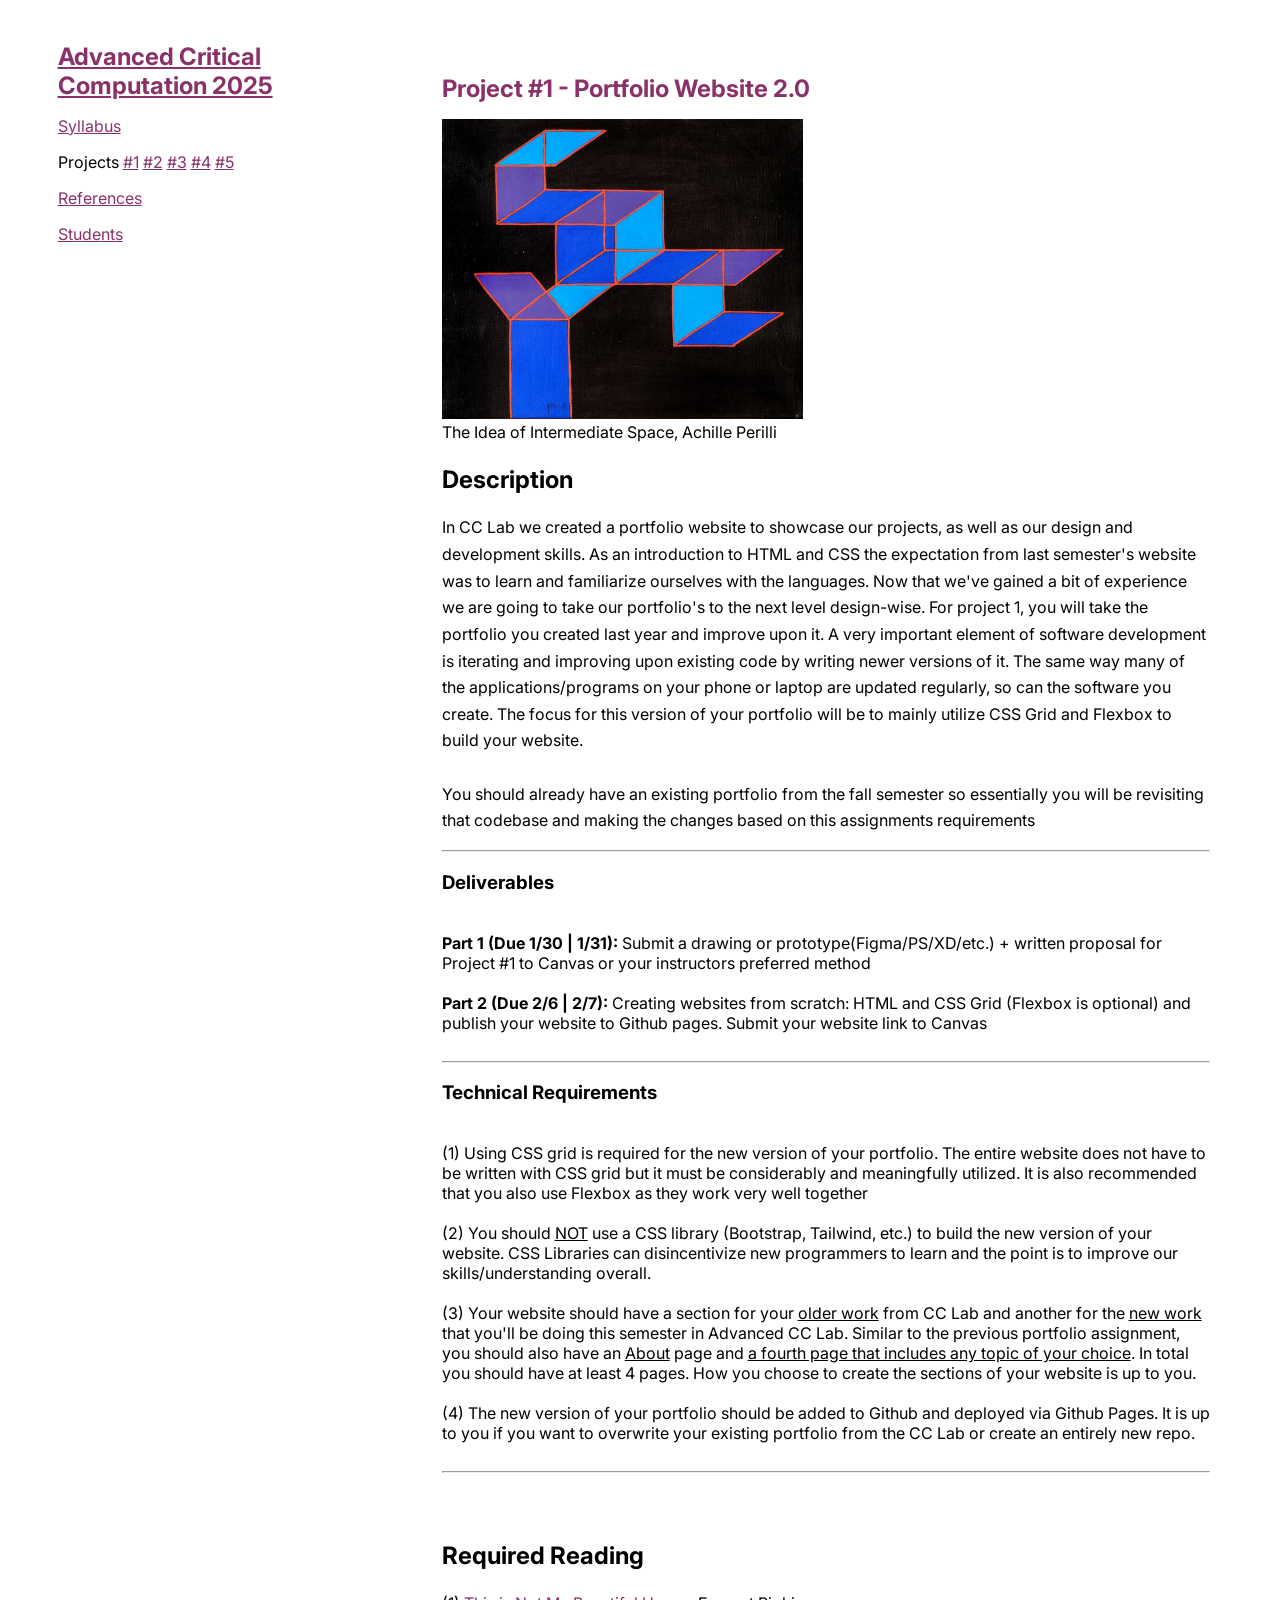
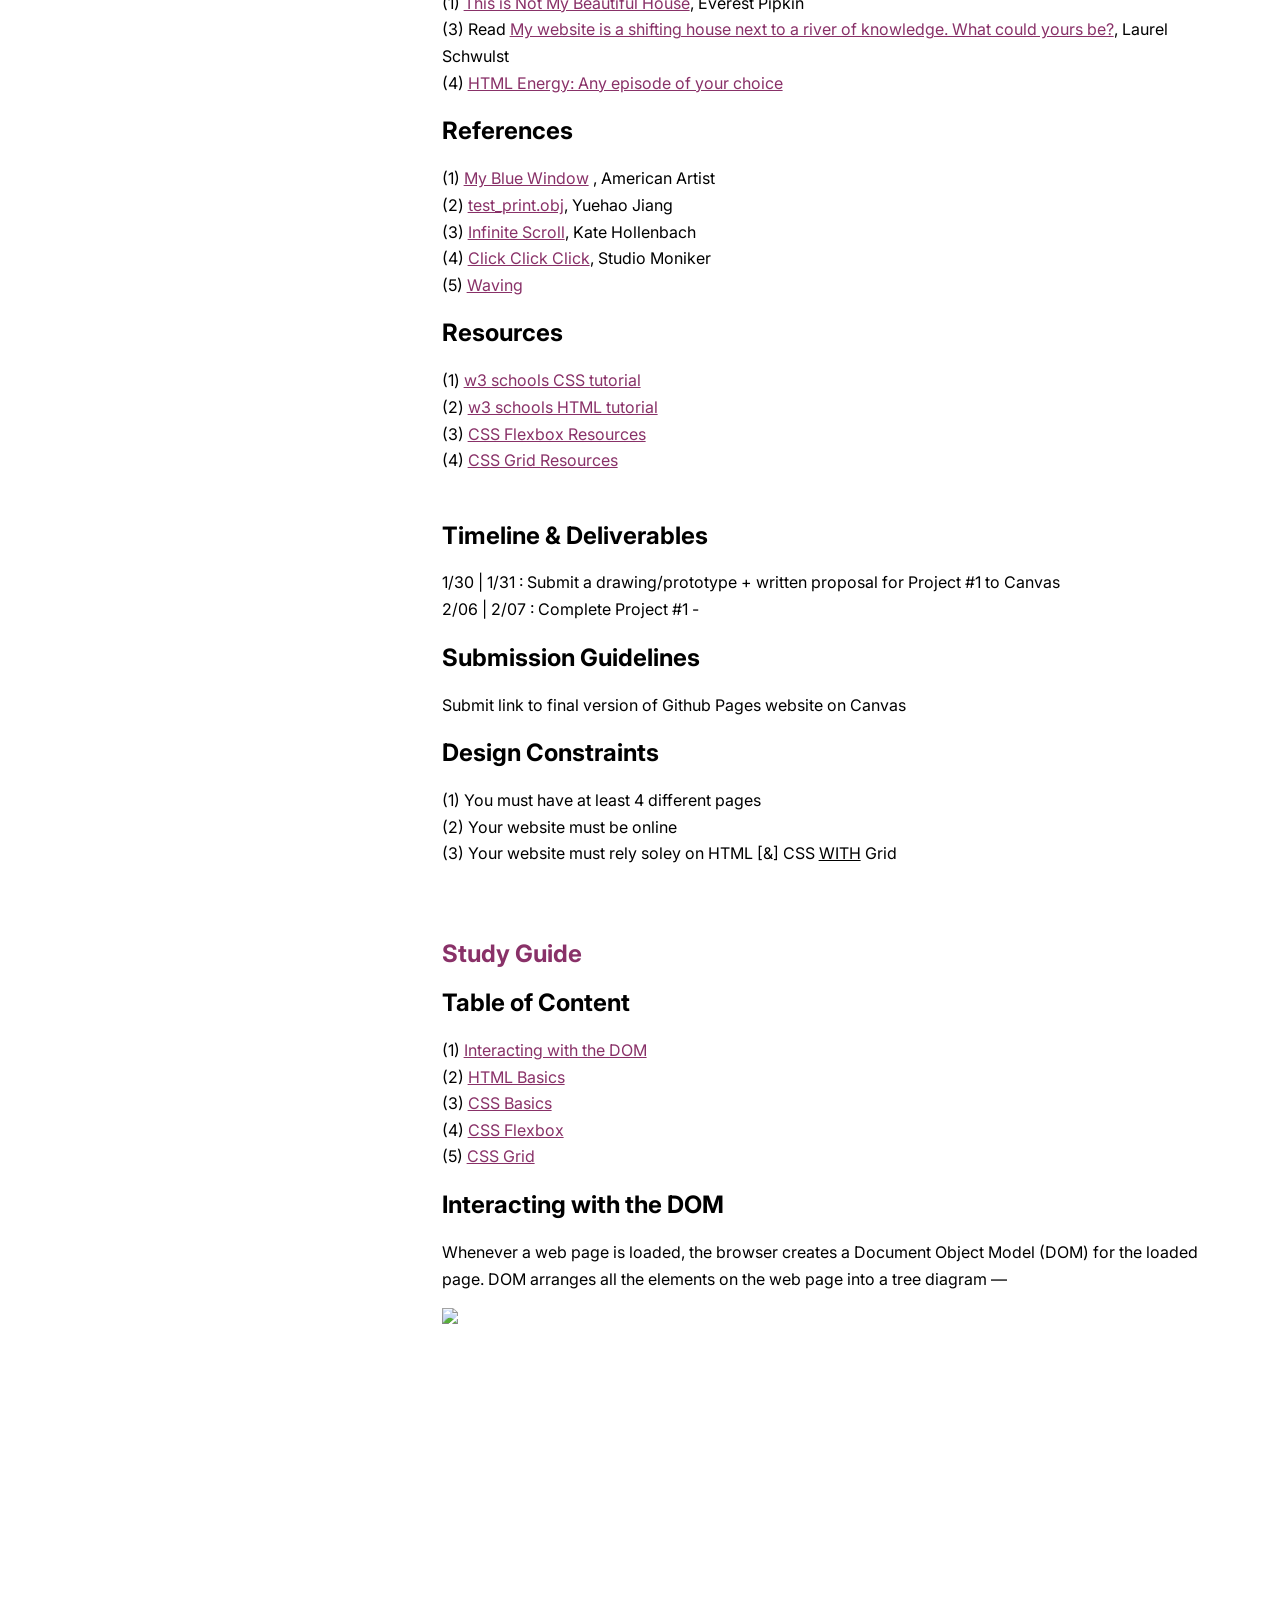
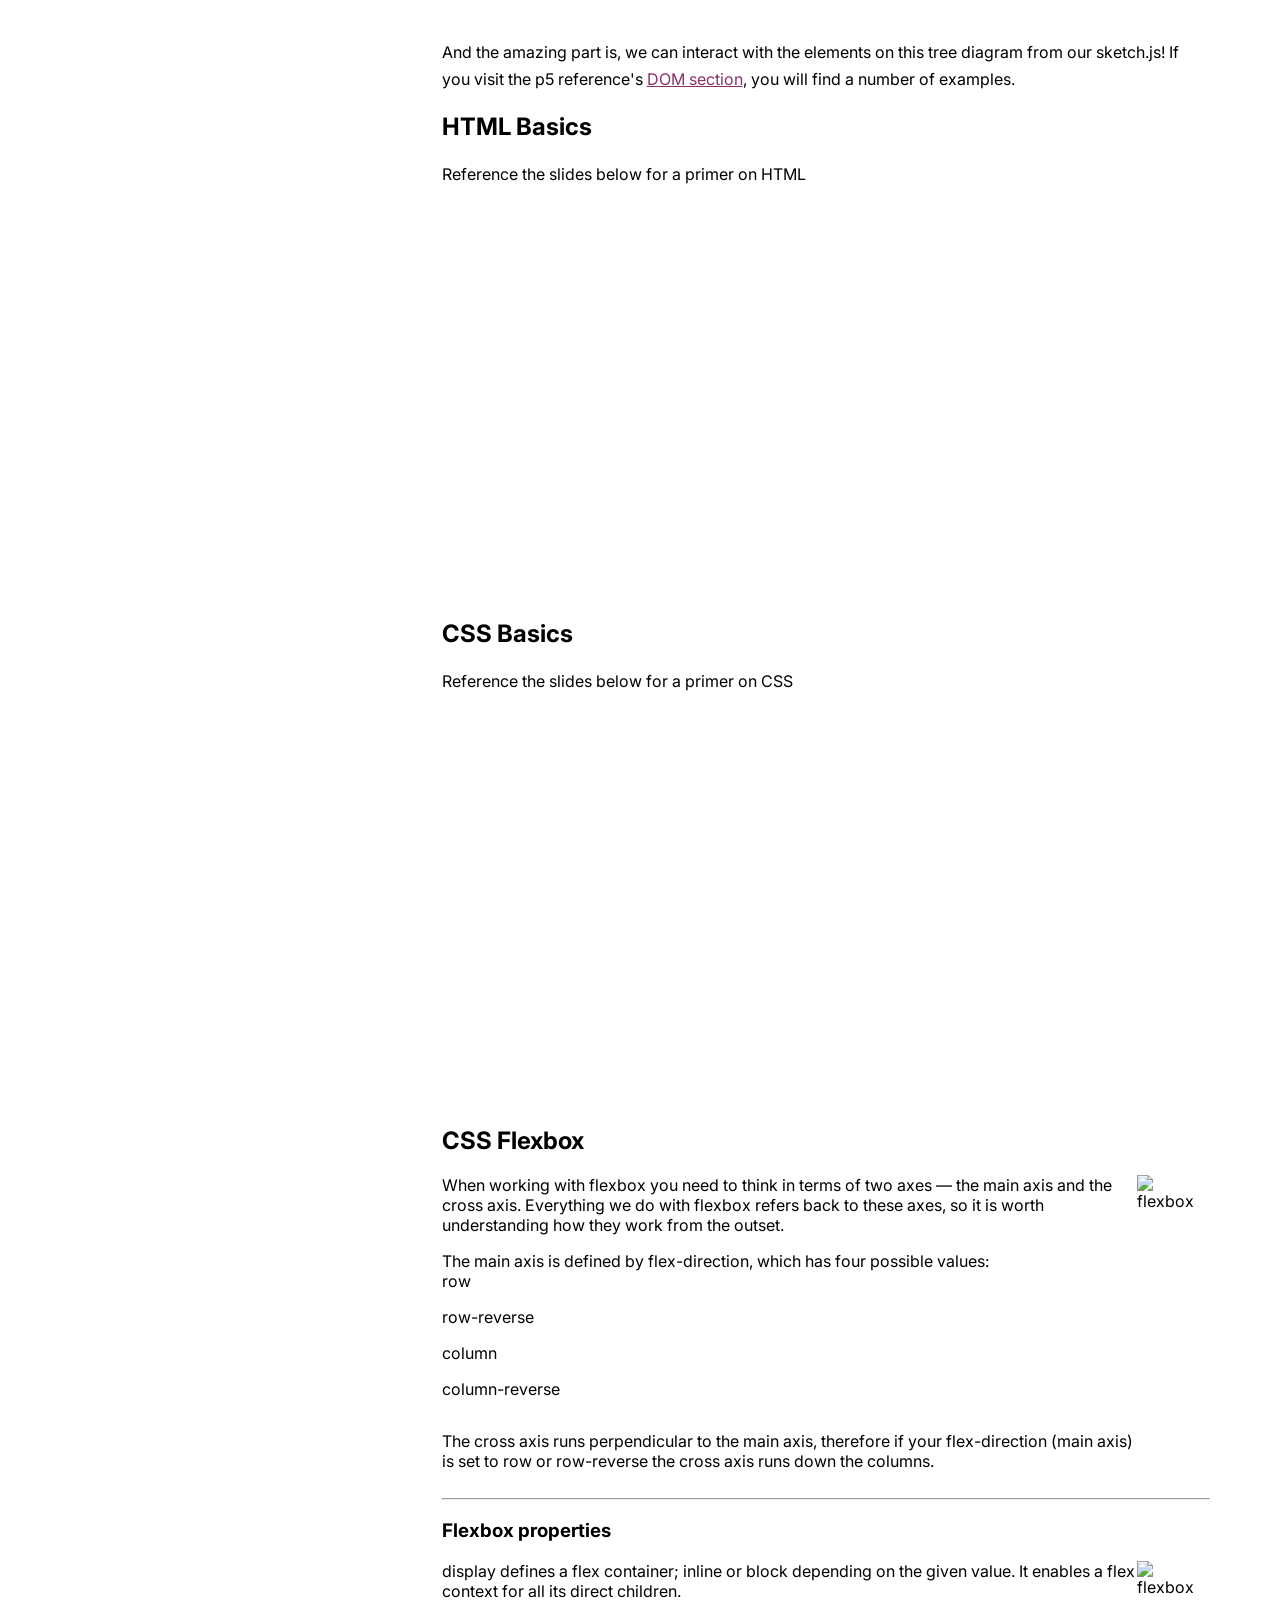
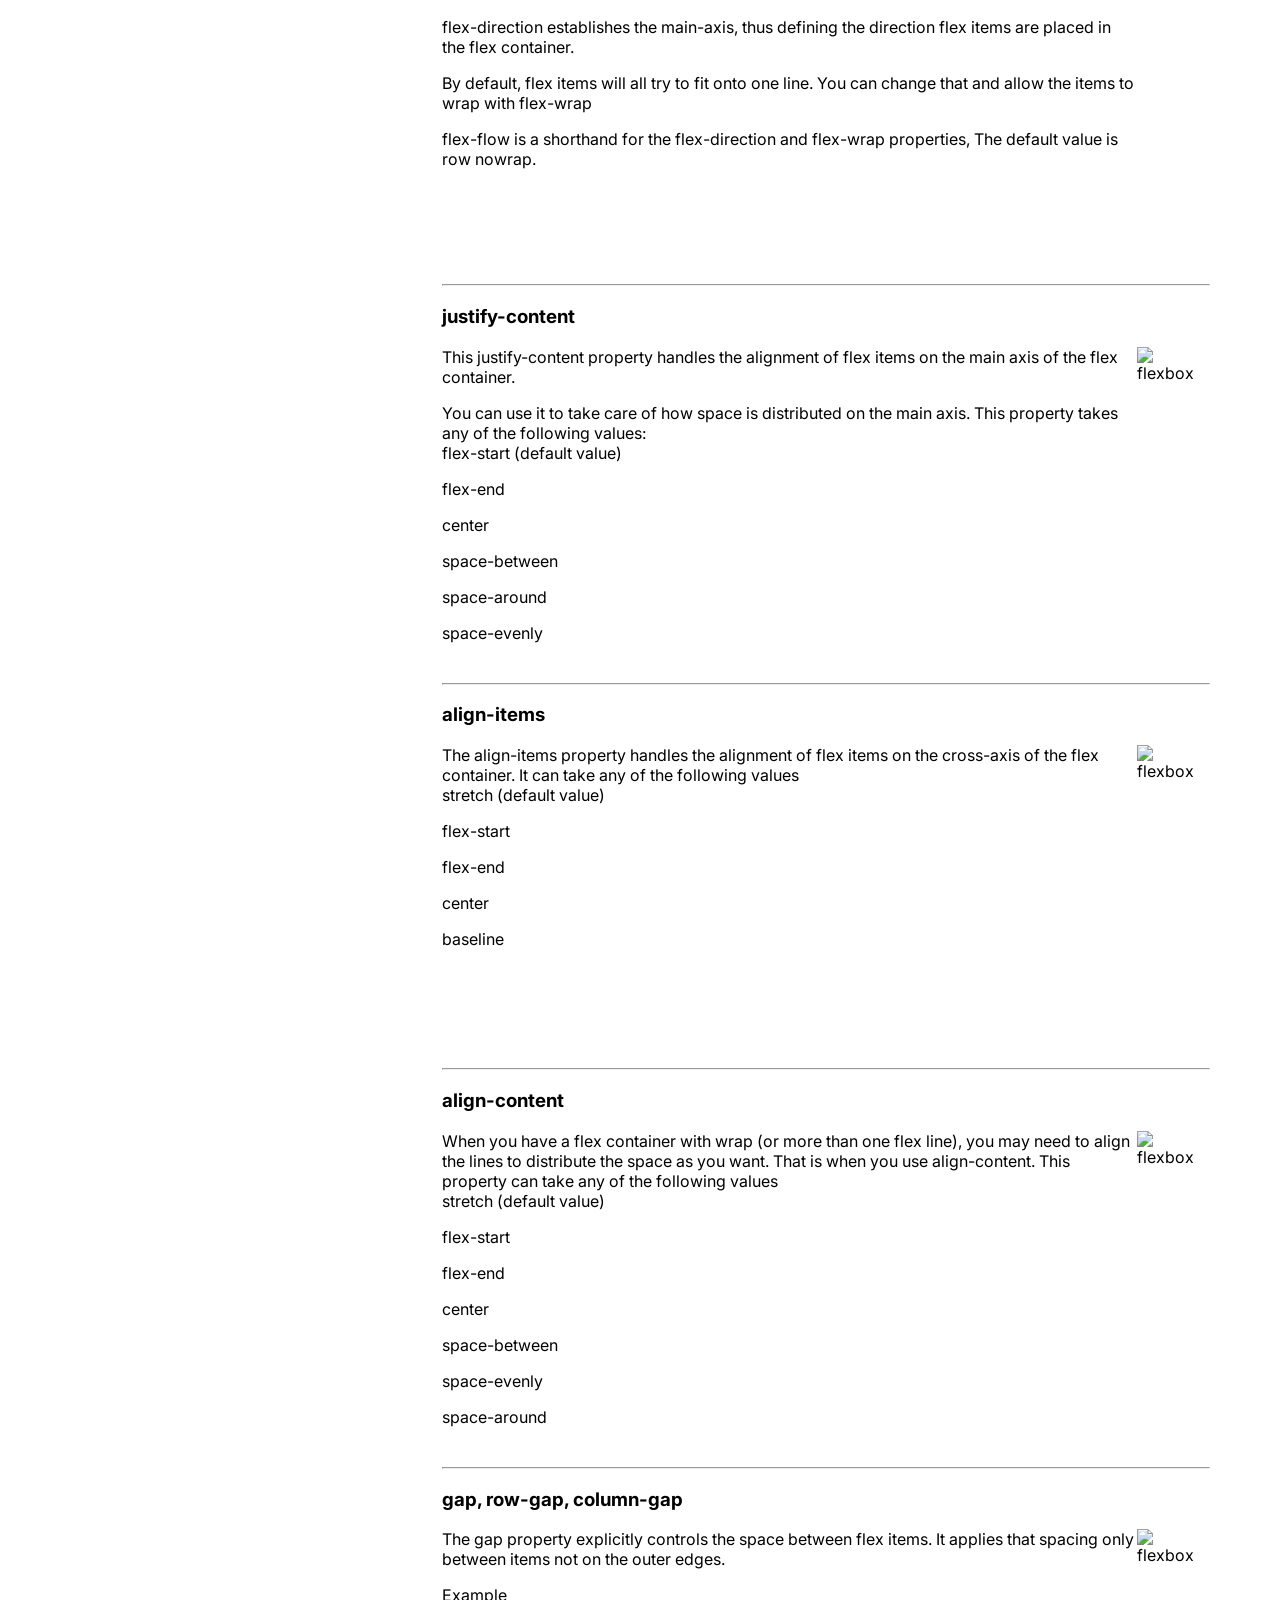
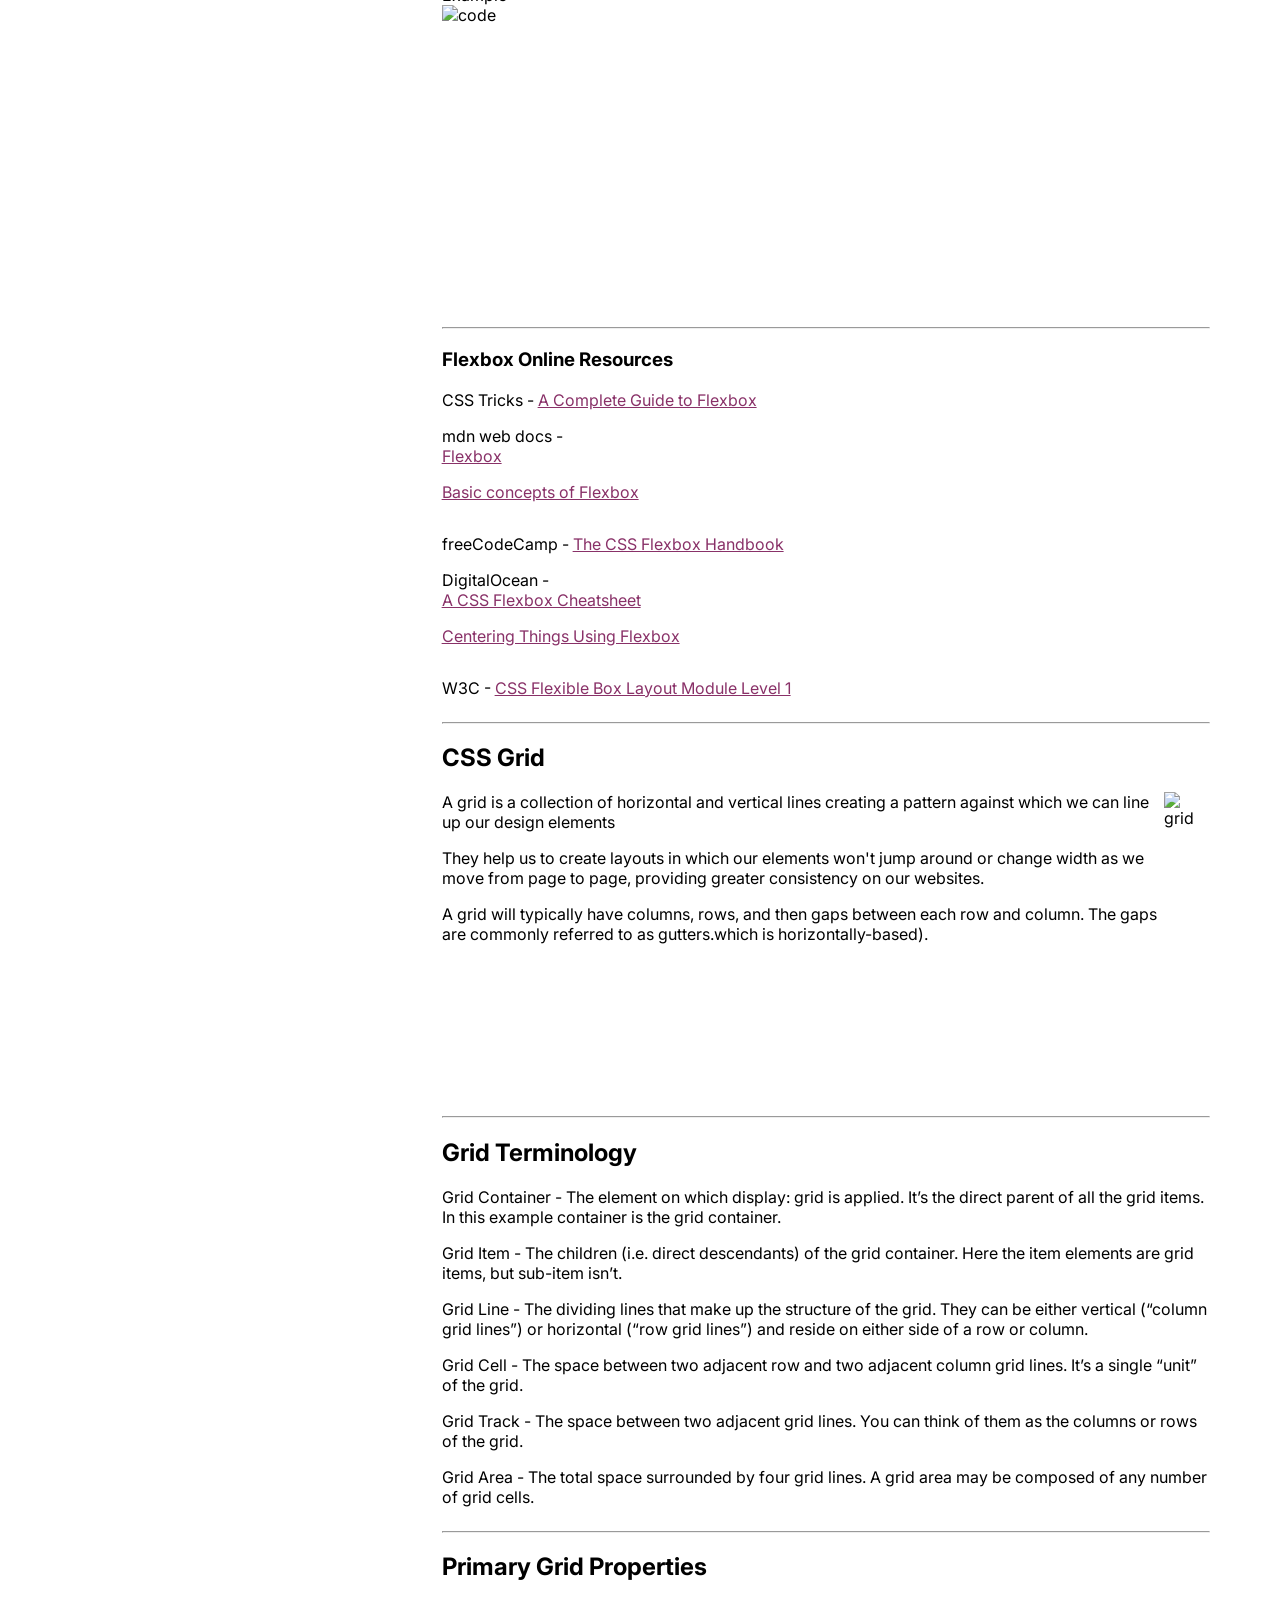
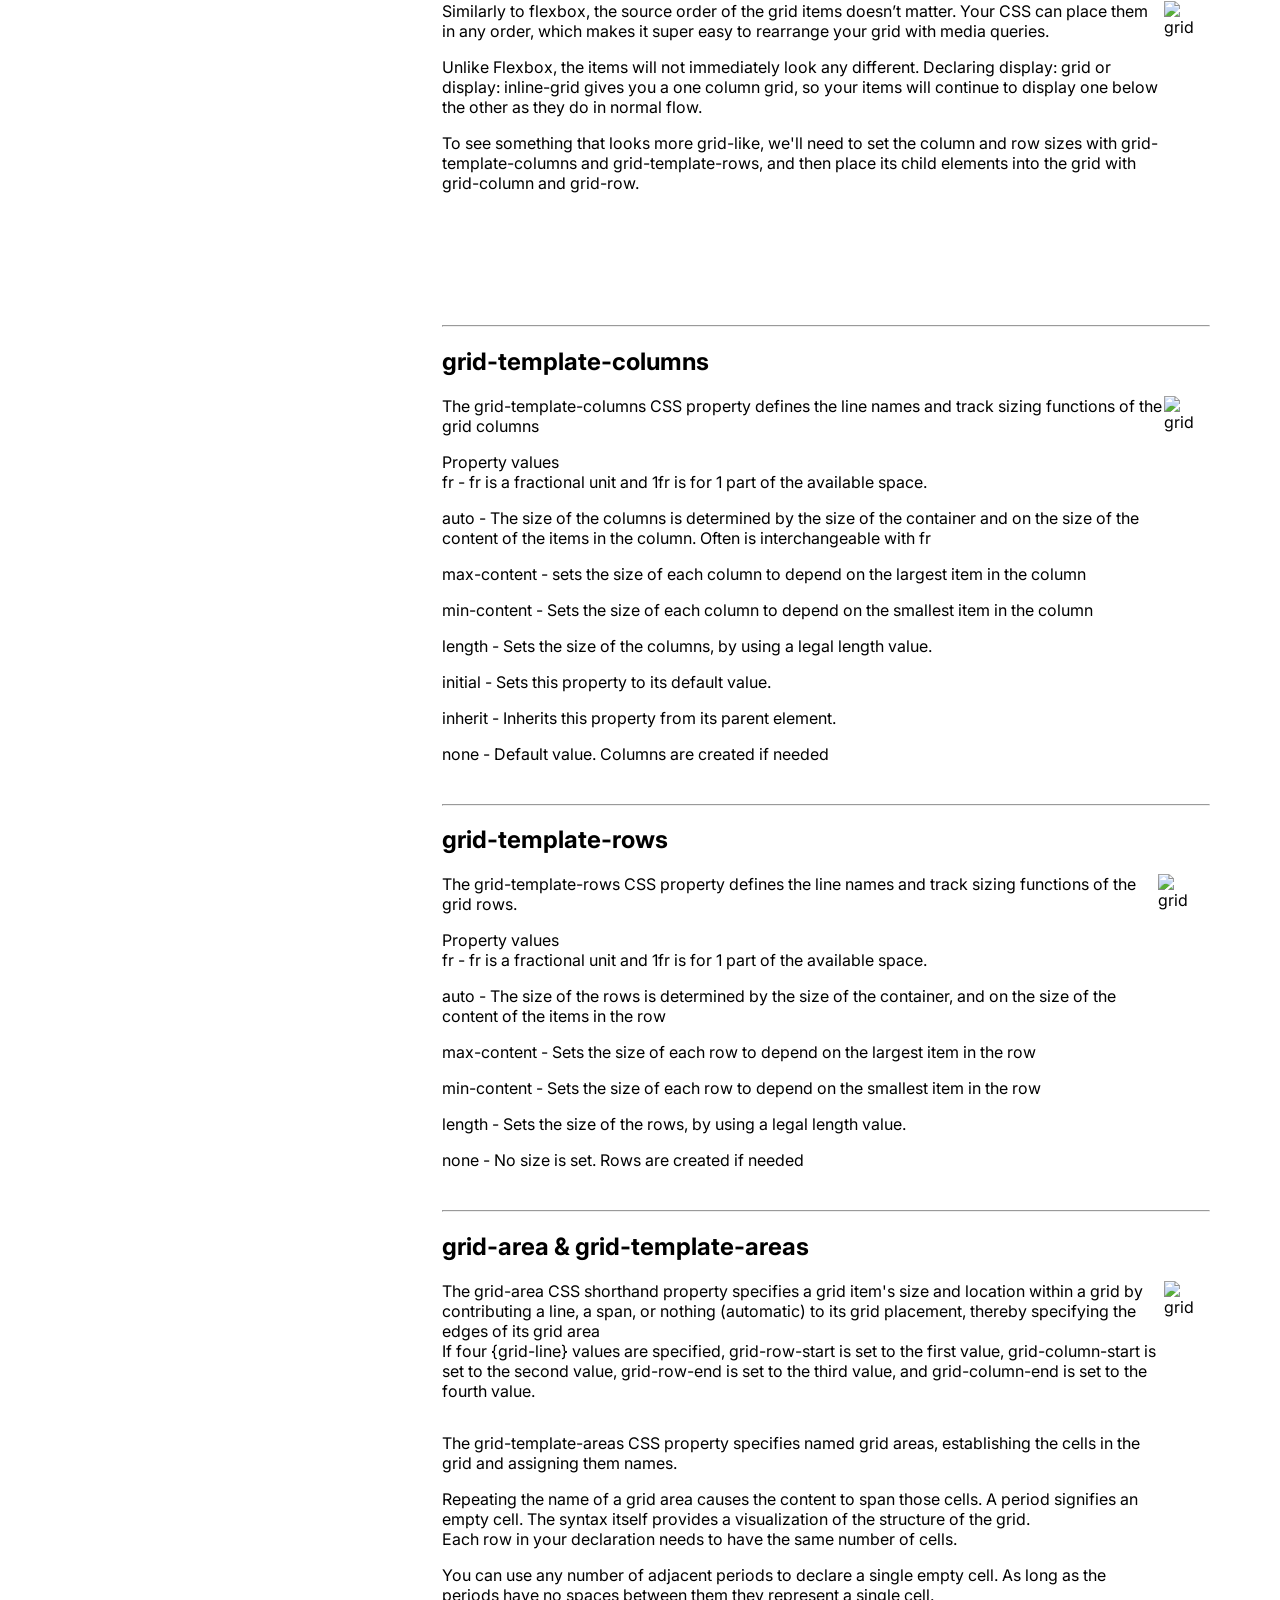
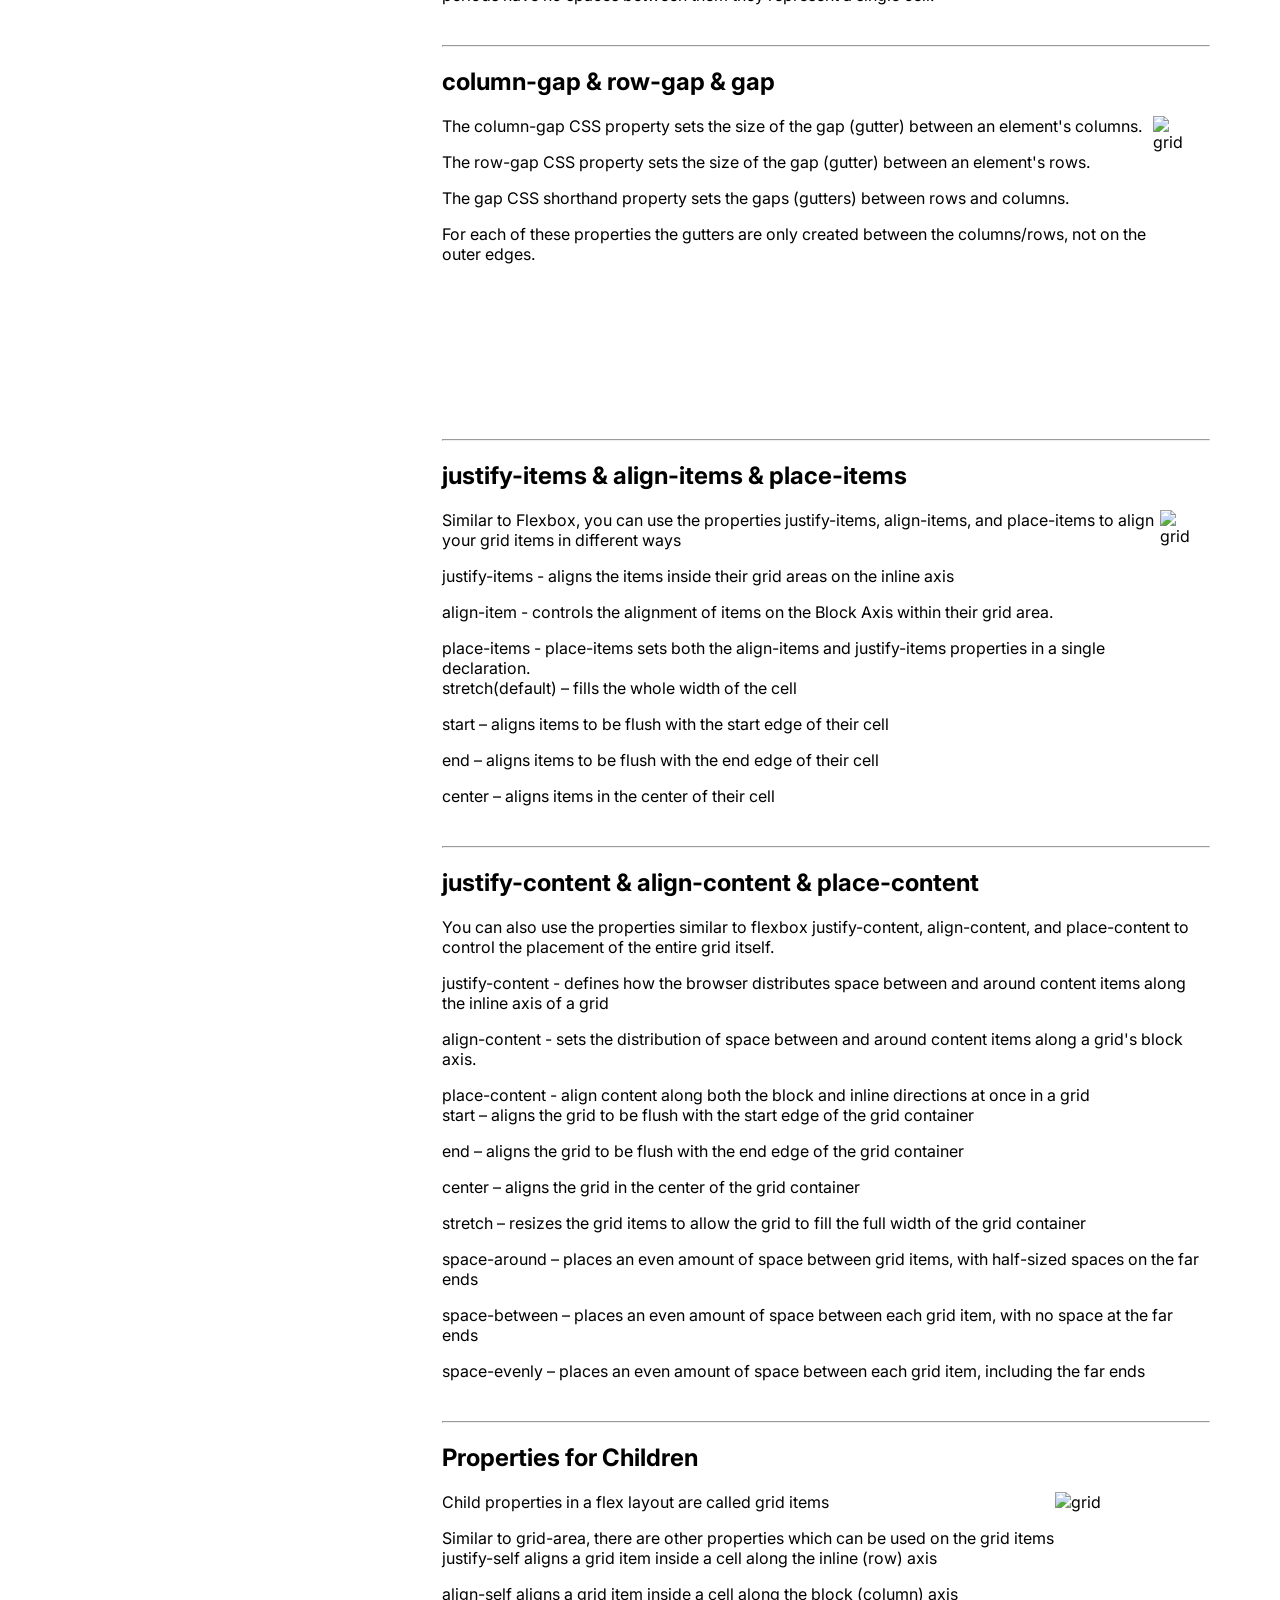
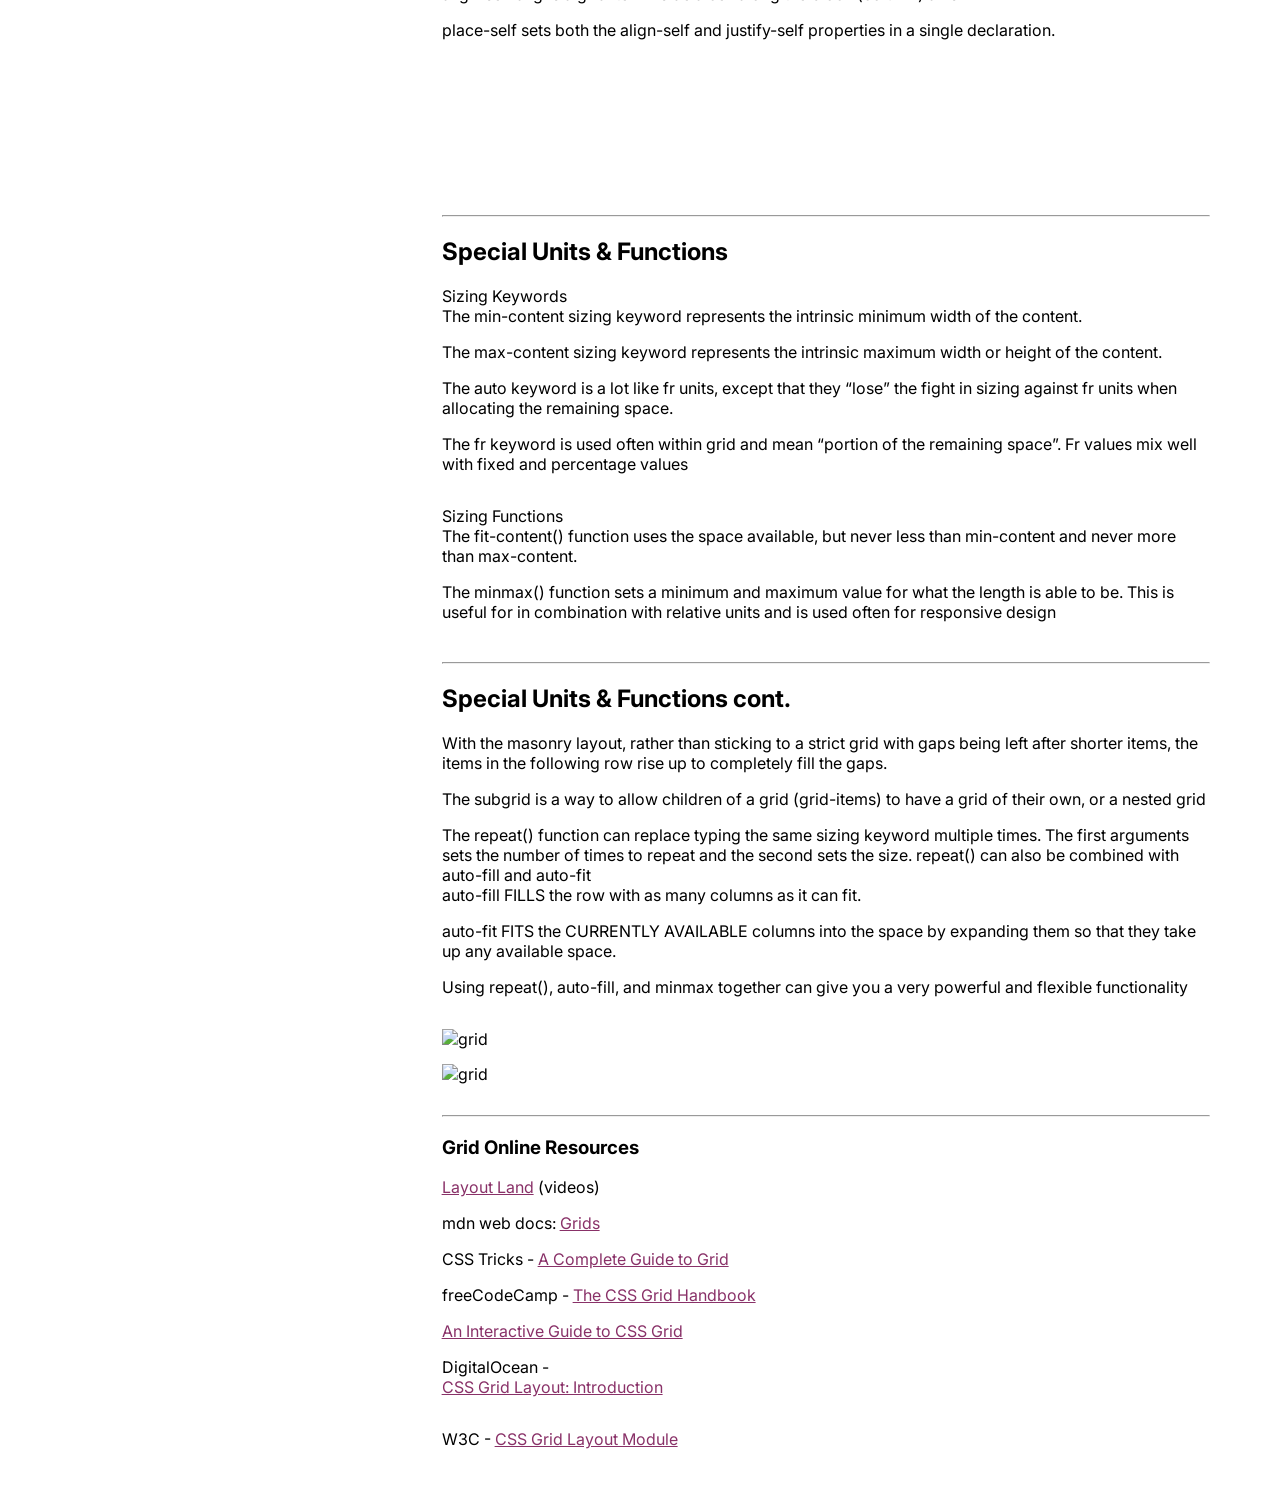
==== commit 046b1b06: "initial tweaks" ====
--- a/p1.html
+++ b/p1.html
@@ -40,10 +40,10 @@
       <h1>Project #1 - Portfolio Website 2.0</h1>
       <div class="full-width-box no-margin">
         <img class="no-margin"
-          src="https://cdn.glitch.global/00ec483d-7fc5-4281-9249-07af191bdb0f/intermediate_space.jpg?v=1736878158734"
+          src="./imgs/The_Idea_of_Intermediate_Space_Achille_Perilli.jpg"
         />
       </div>
-      <p><b>The Idea of Intermediate Space, Achille Perilli</b></p>
+      <p>The Idea of Intermediate Space, Achille Perilli</p>
 
       <h2>Description</h2>
 
--- a/style.css
+++ b/style.css
@@ -8,7 +8,7 @@
 }
 
 a {
-  color: #E82E21;
+  color: #893168;
 }
 
 a:hover {
@@ -16,7 +16,7 @@
 }
 
 h1 {
-  color: #E82E21;
+  color: #893168;
   font-size: 18pt;
 }
 
@@ -90,11 +90,11 @@
 }
 
 li.bullet a {
-  color: #E82E21;
+  color: #893168;
 }
 
 li a {
-  color: #E82E21;
+  color: #893168;
 }
 
 iframe {
@@ -242,5 +242,5 @@
 }
 
 .website-title a {
-  color: #E82E21;
+  color: #893168;
 }
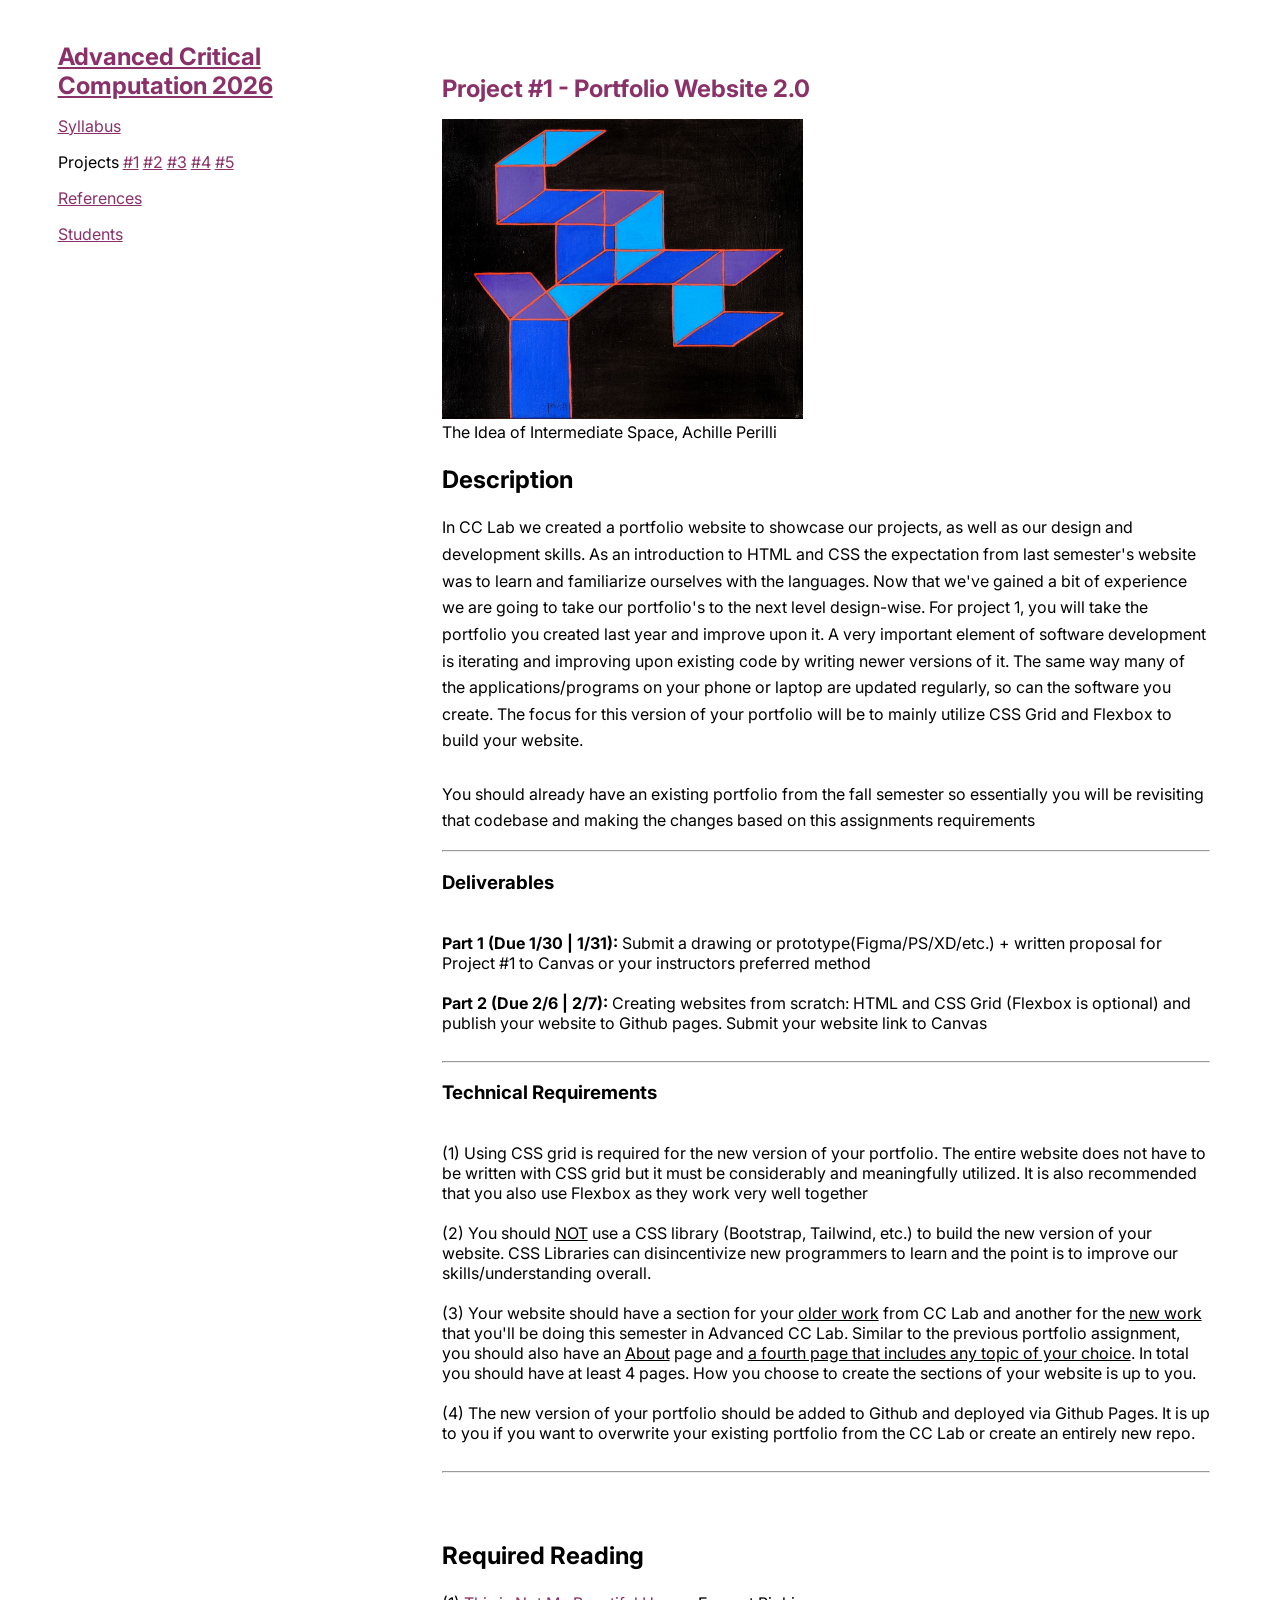
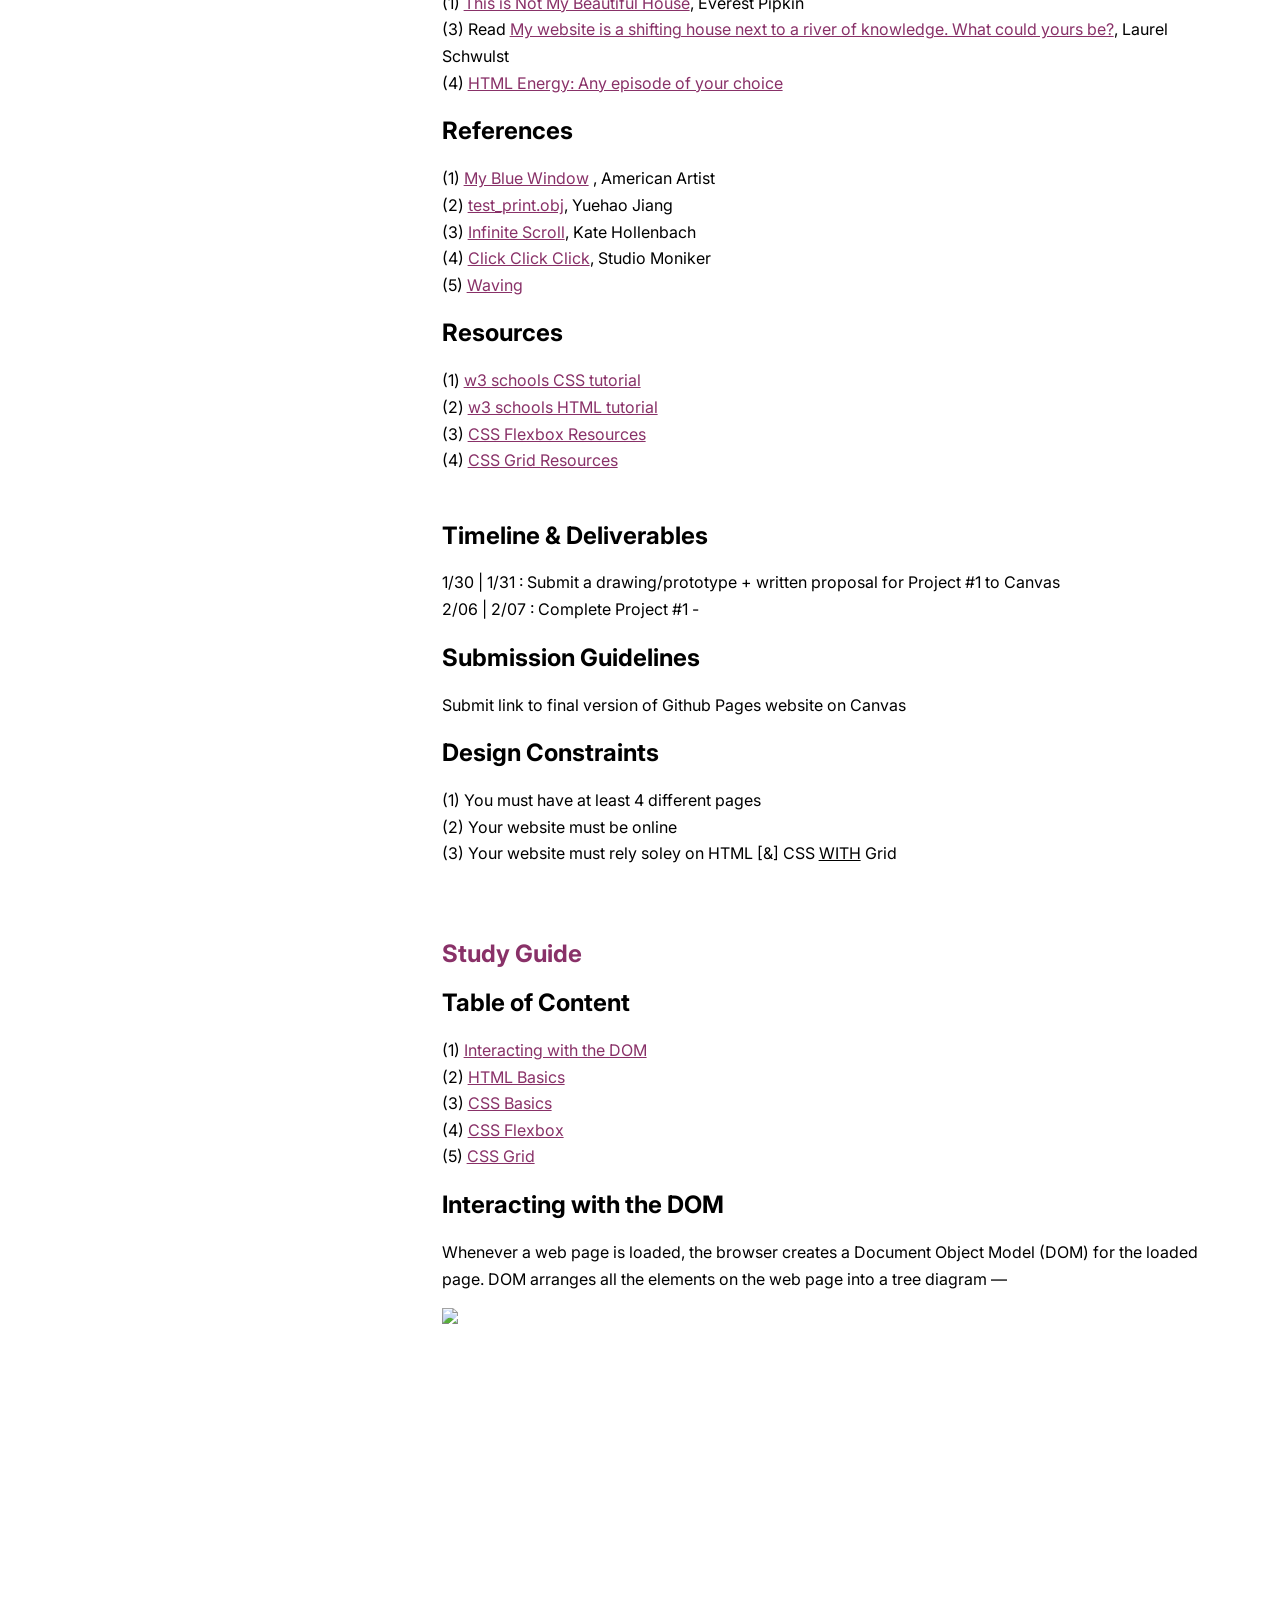
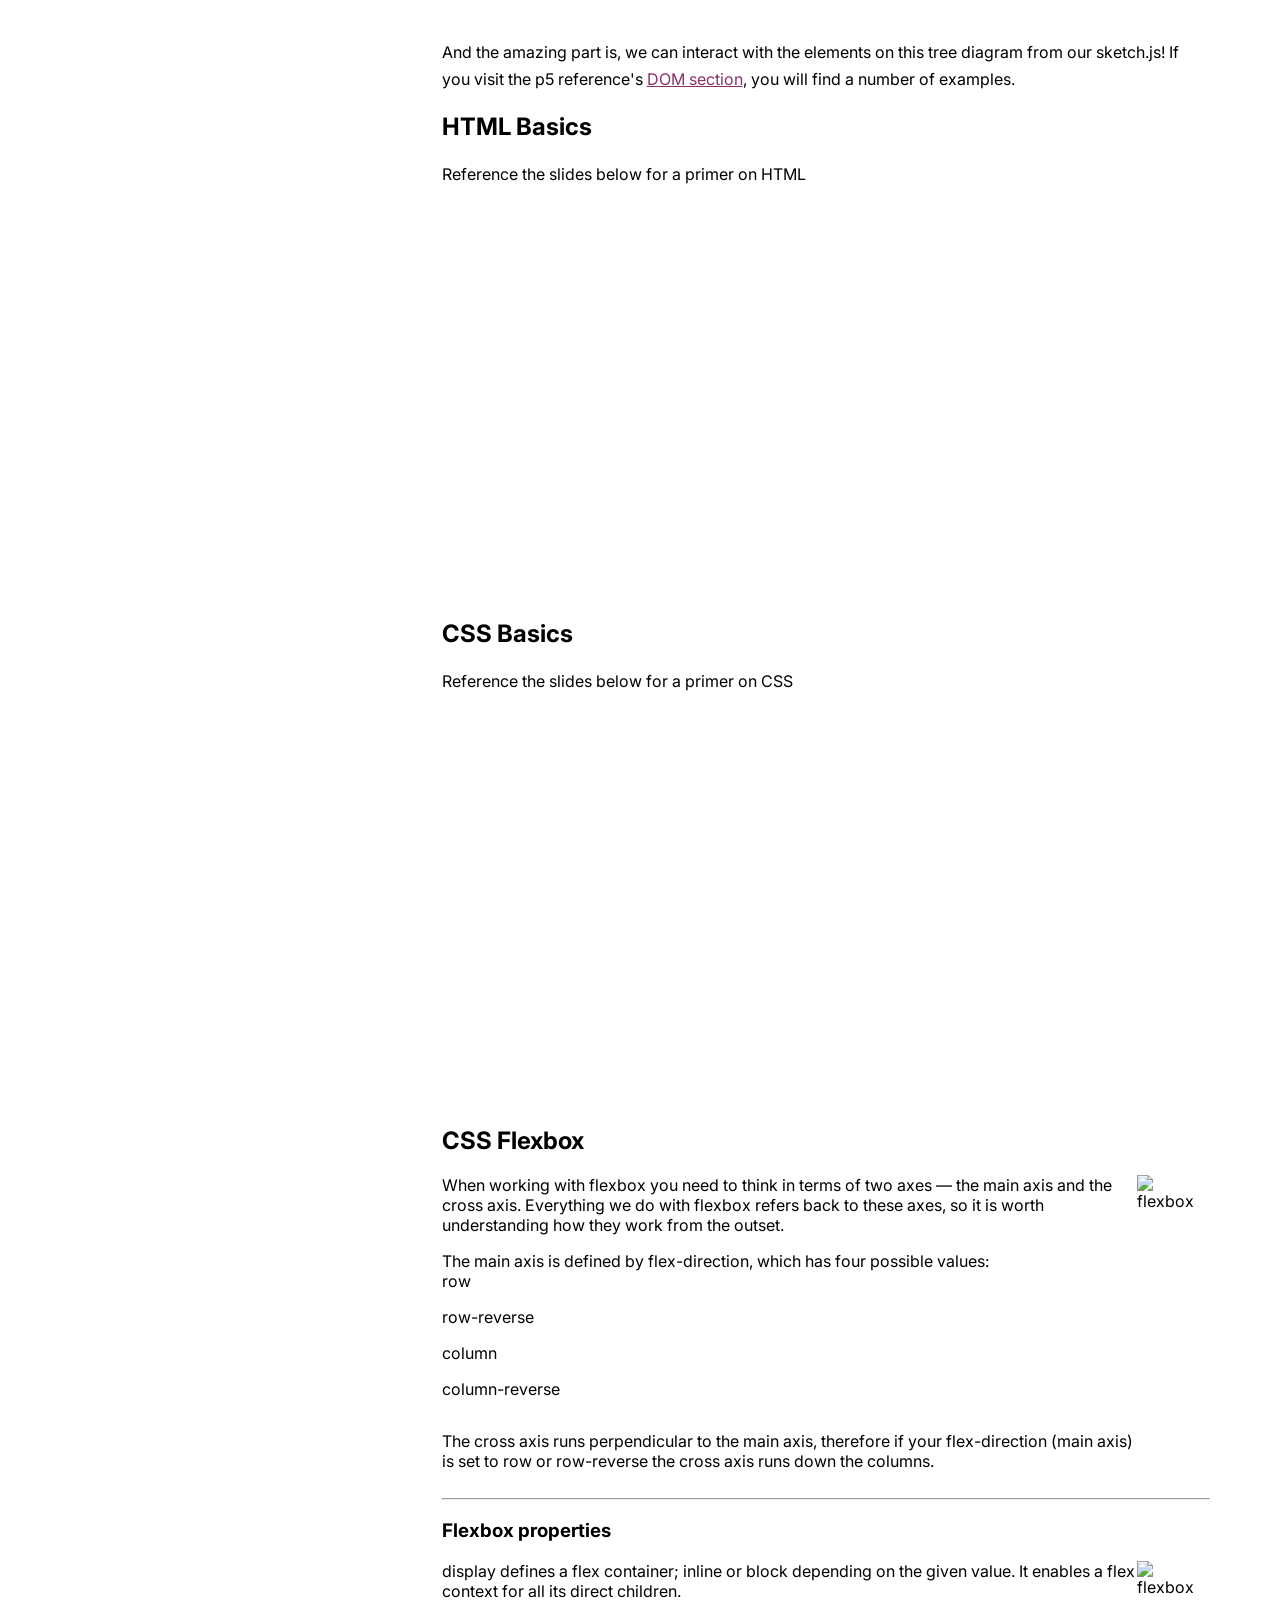
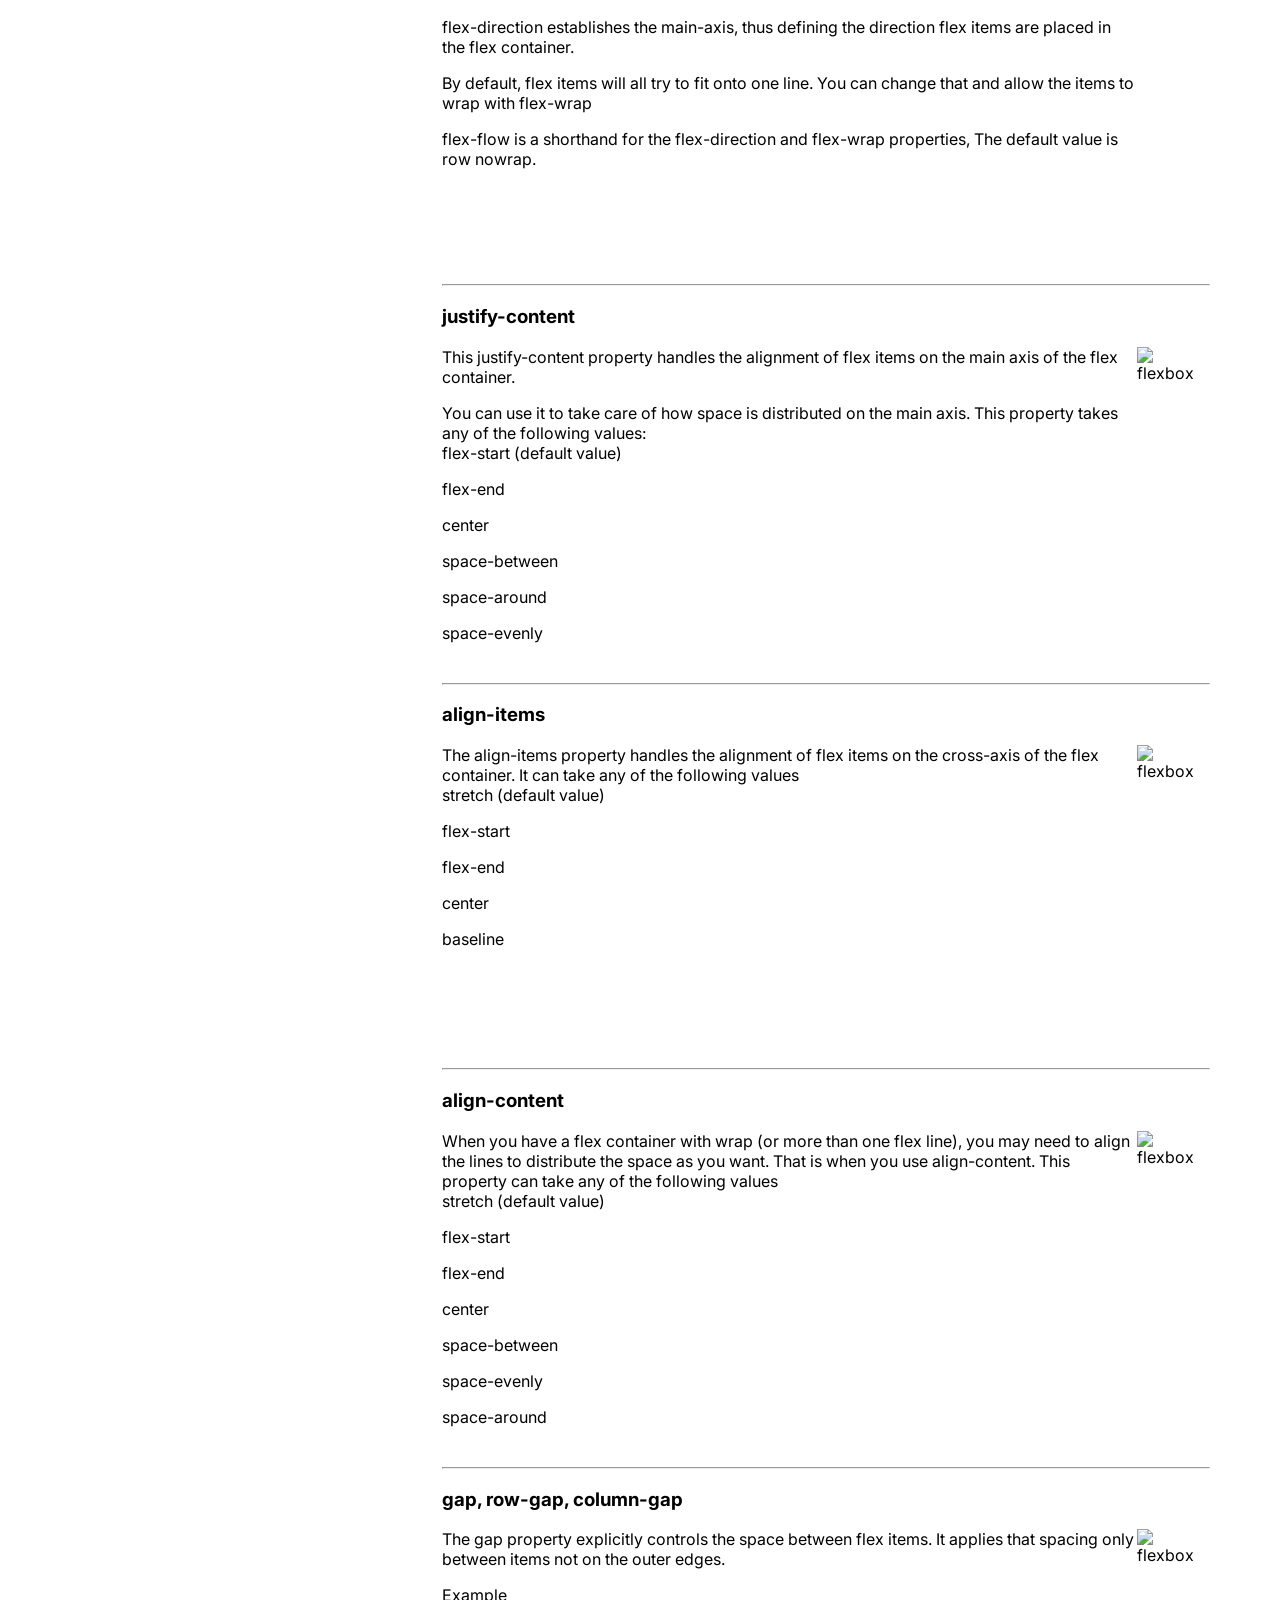
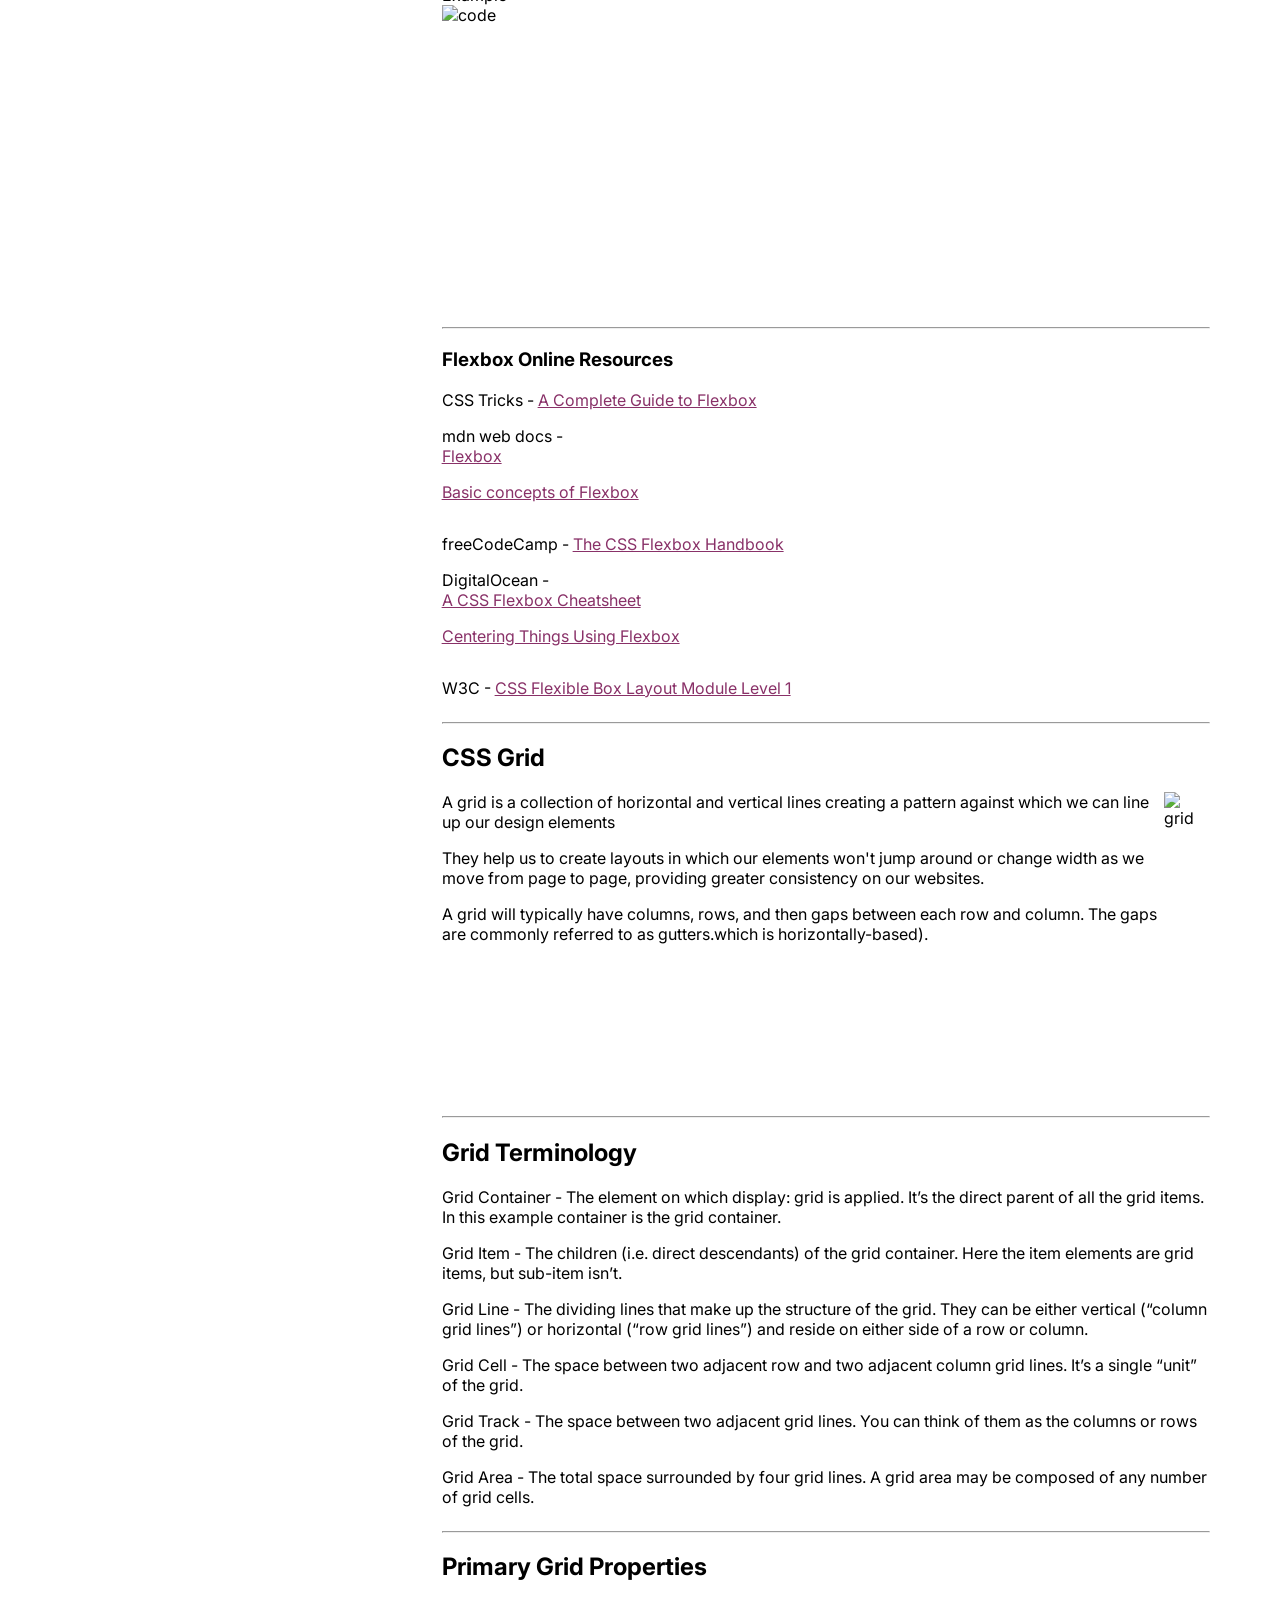
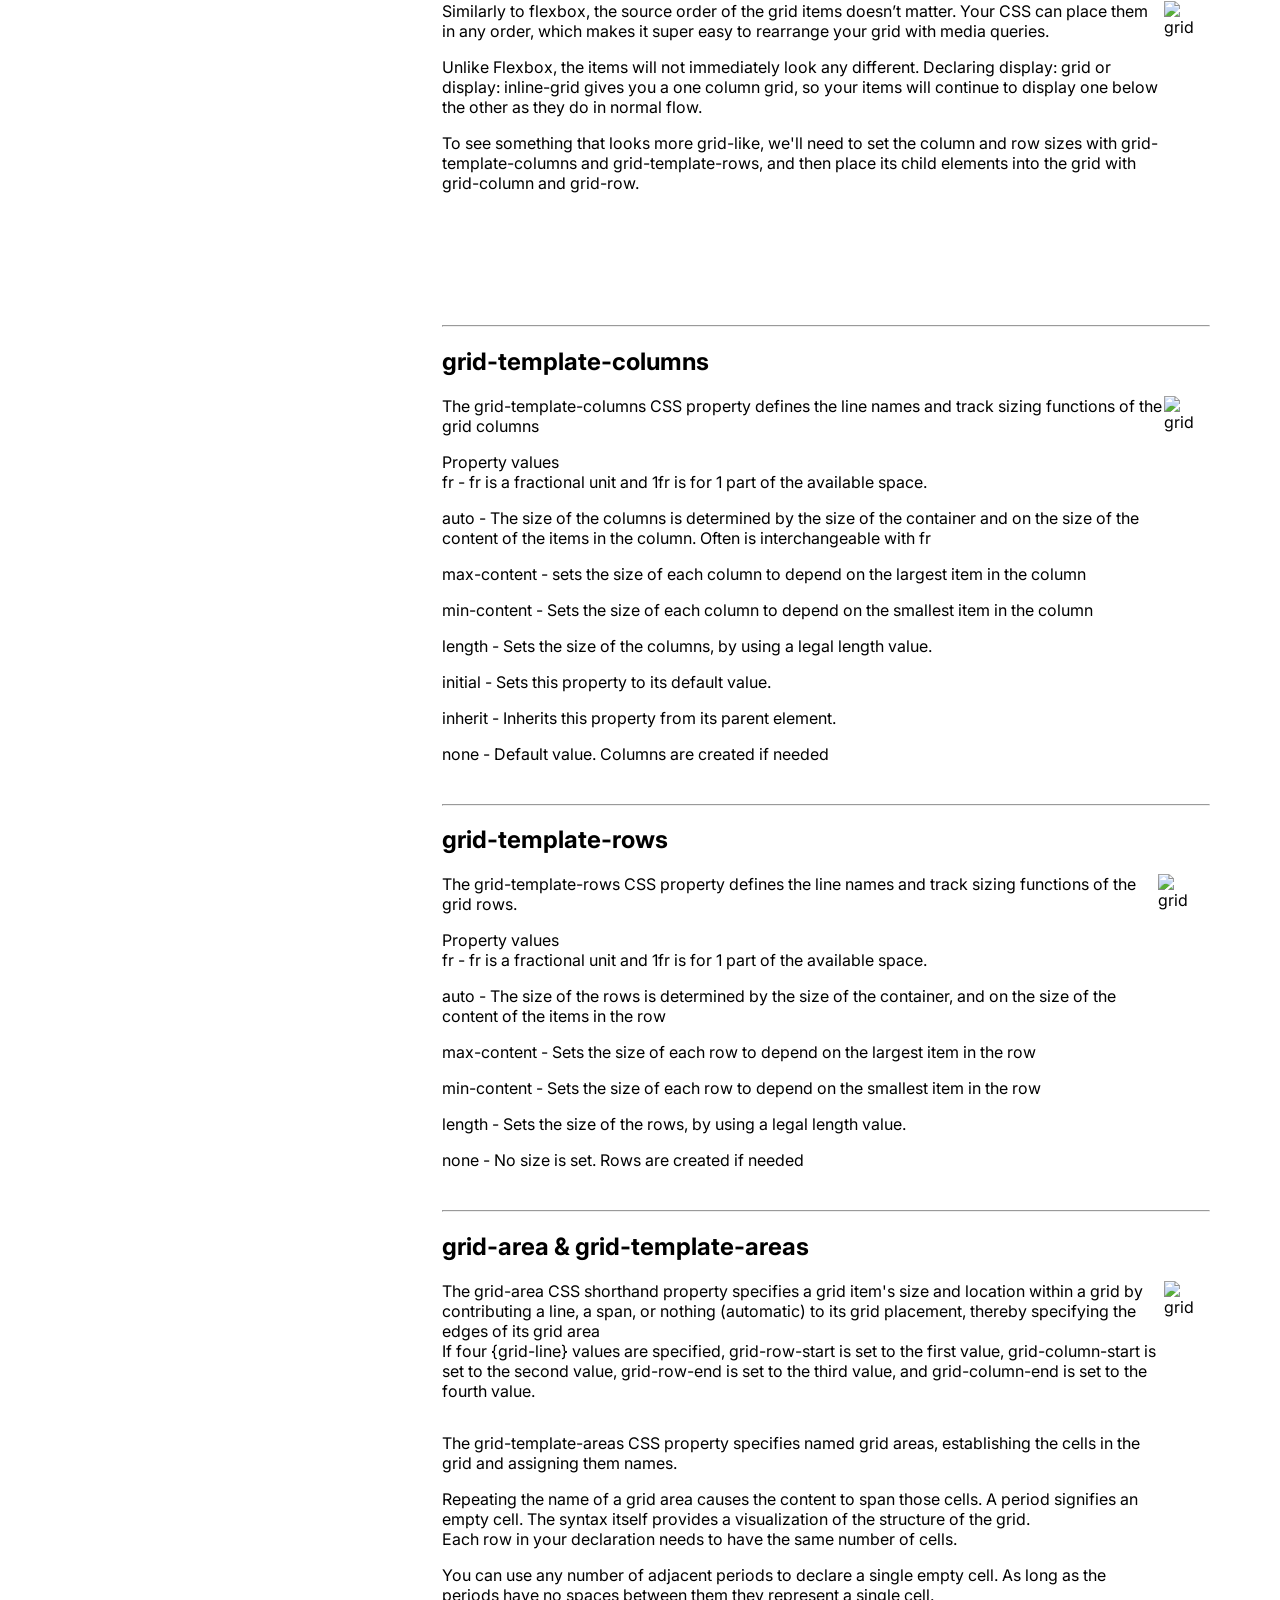
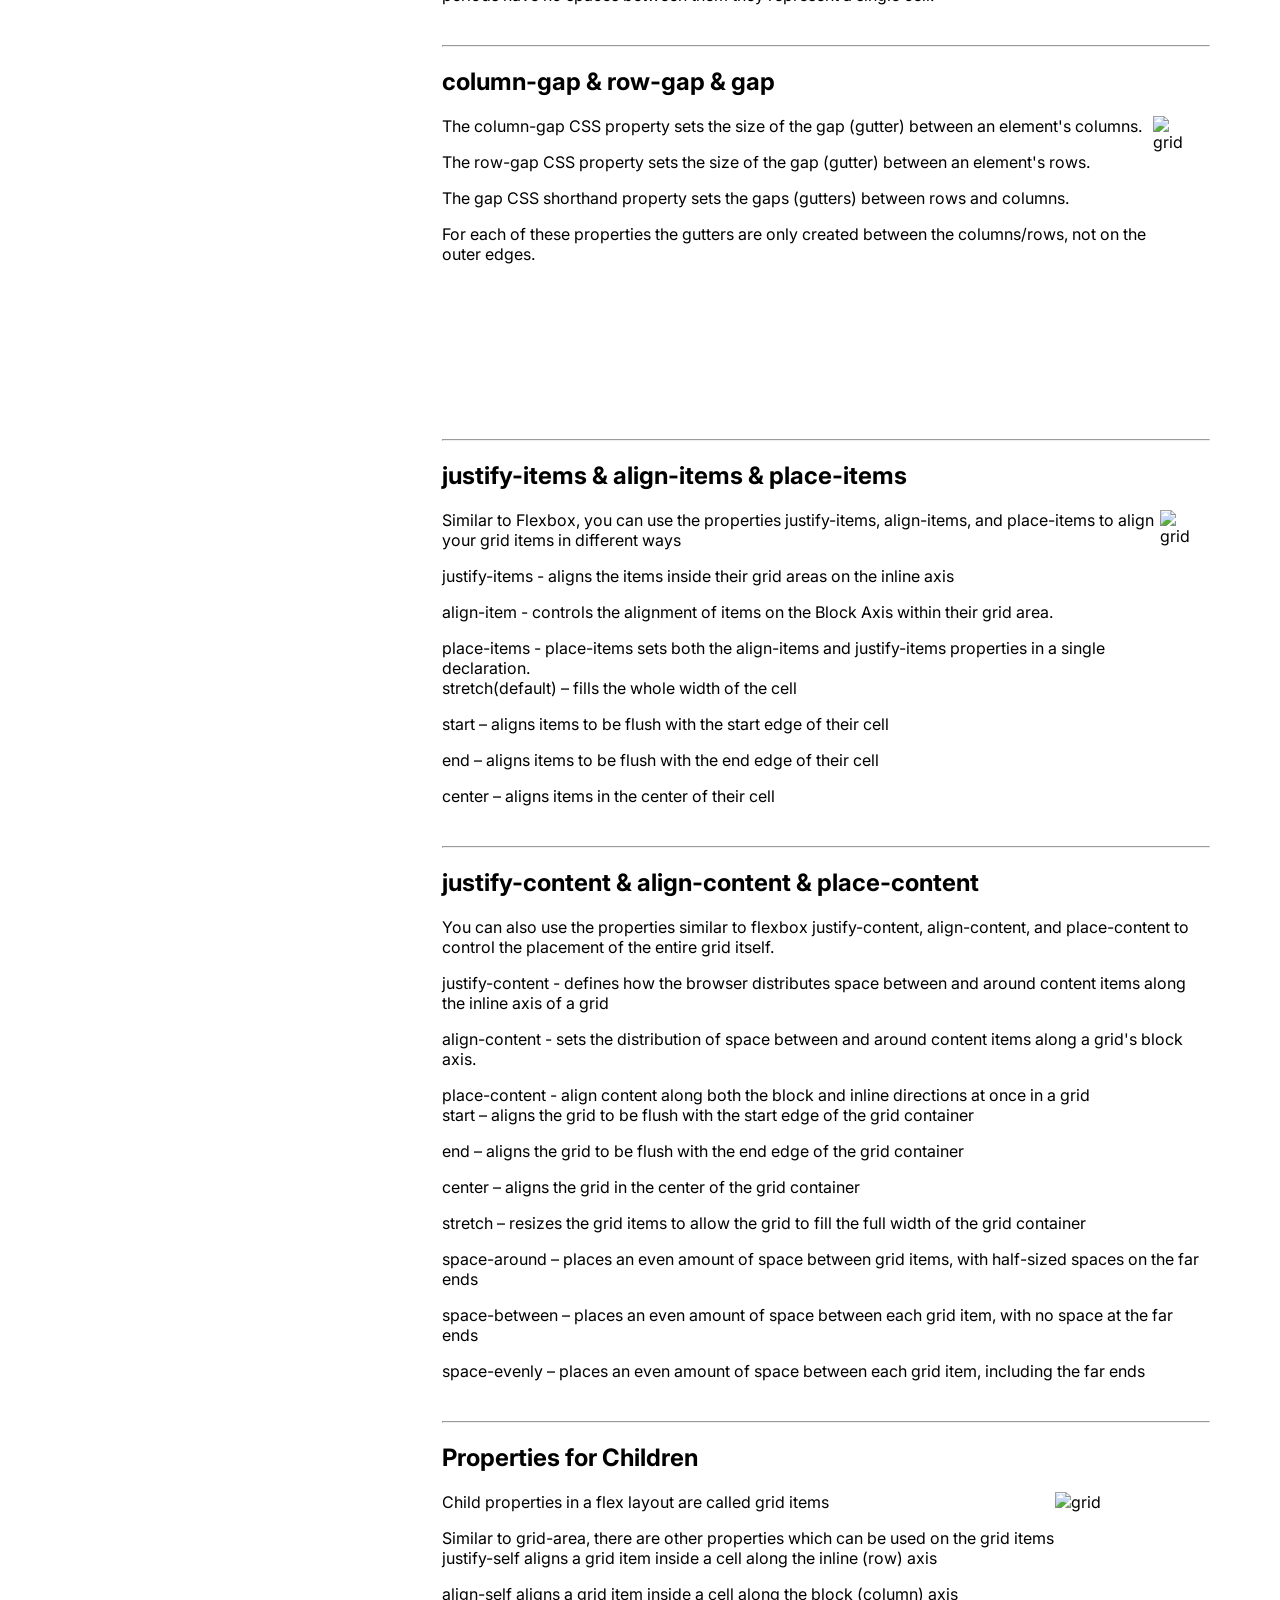
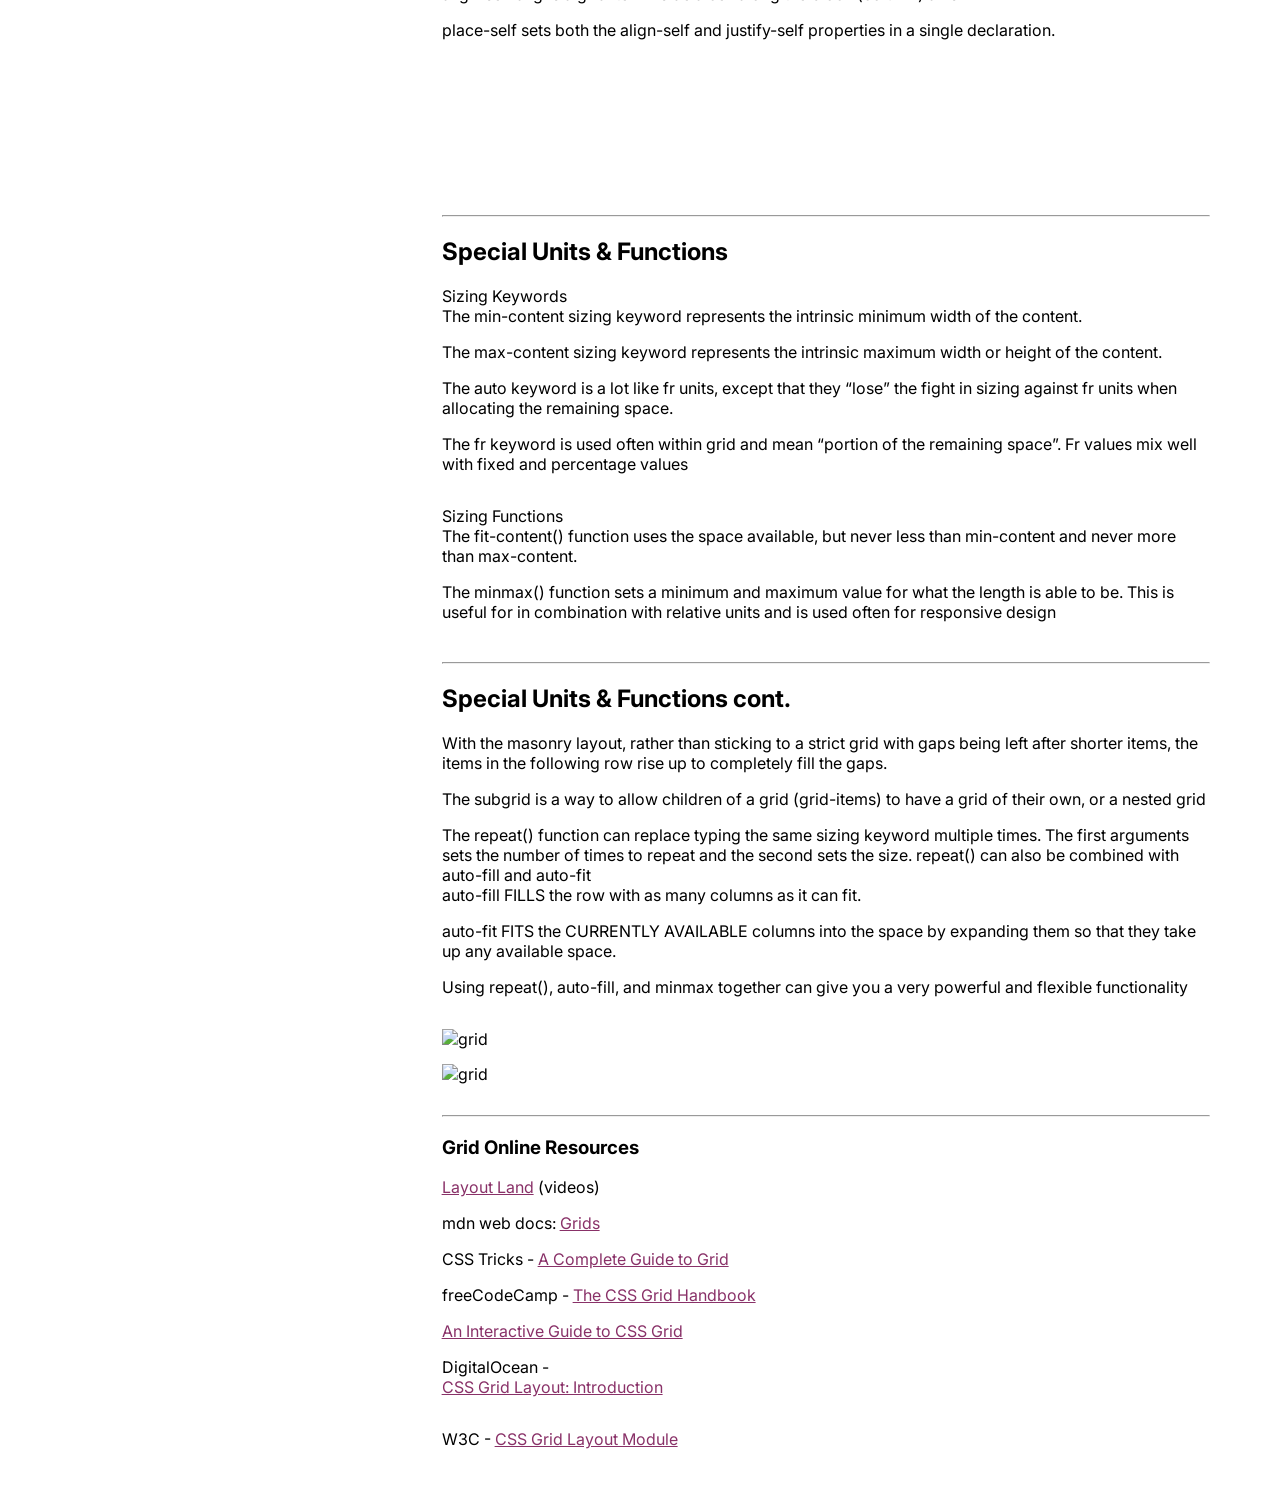
==== commit 64d72d61: "initial tweaks" ====
--- a/p1.html
+++ b/p1.html
@@ -14,7 +14,7 @@
   <body>
     <div class="nav">
 
-      <h1 class="website-title"><a href="/">Advanced Critical Computation 2025</a></h1>
+      <h1 class="website-title"><a href="/">Advanced Critical Computation 2026</a></h1>
         <ul>
         <li>
           <a
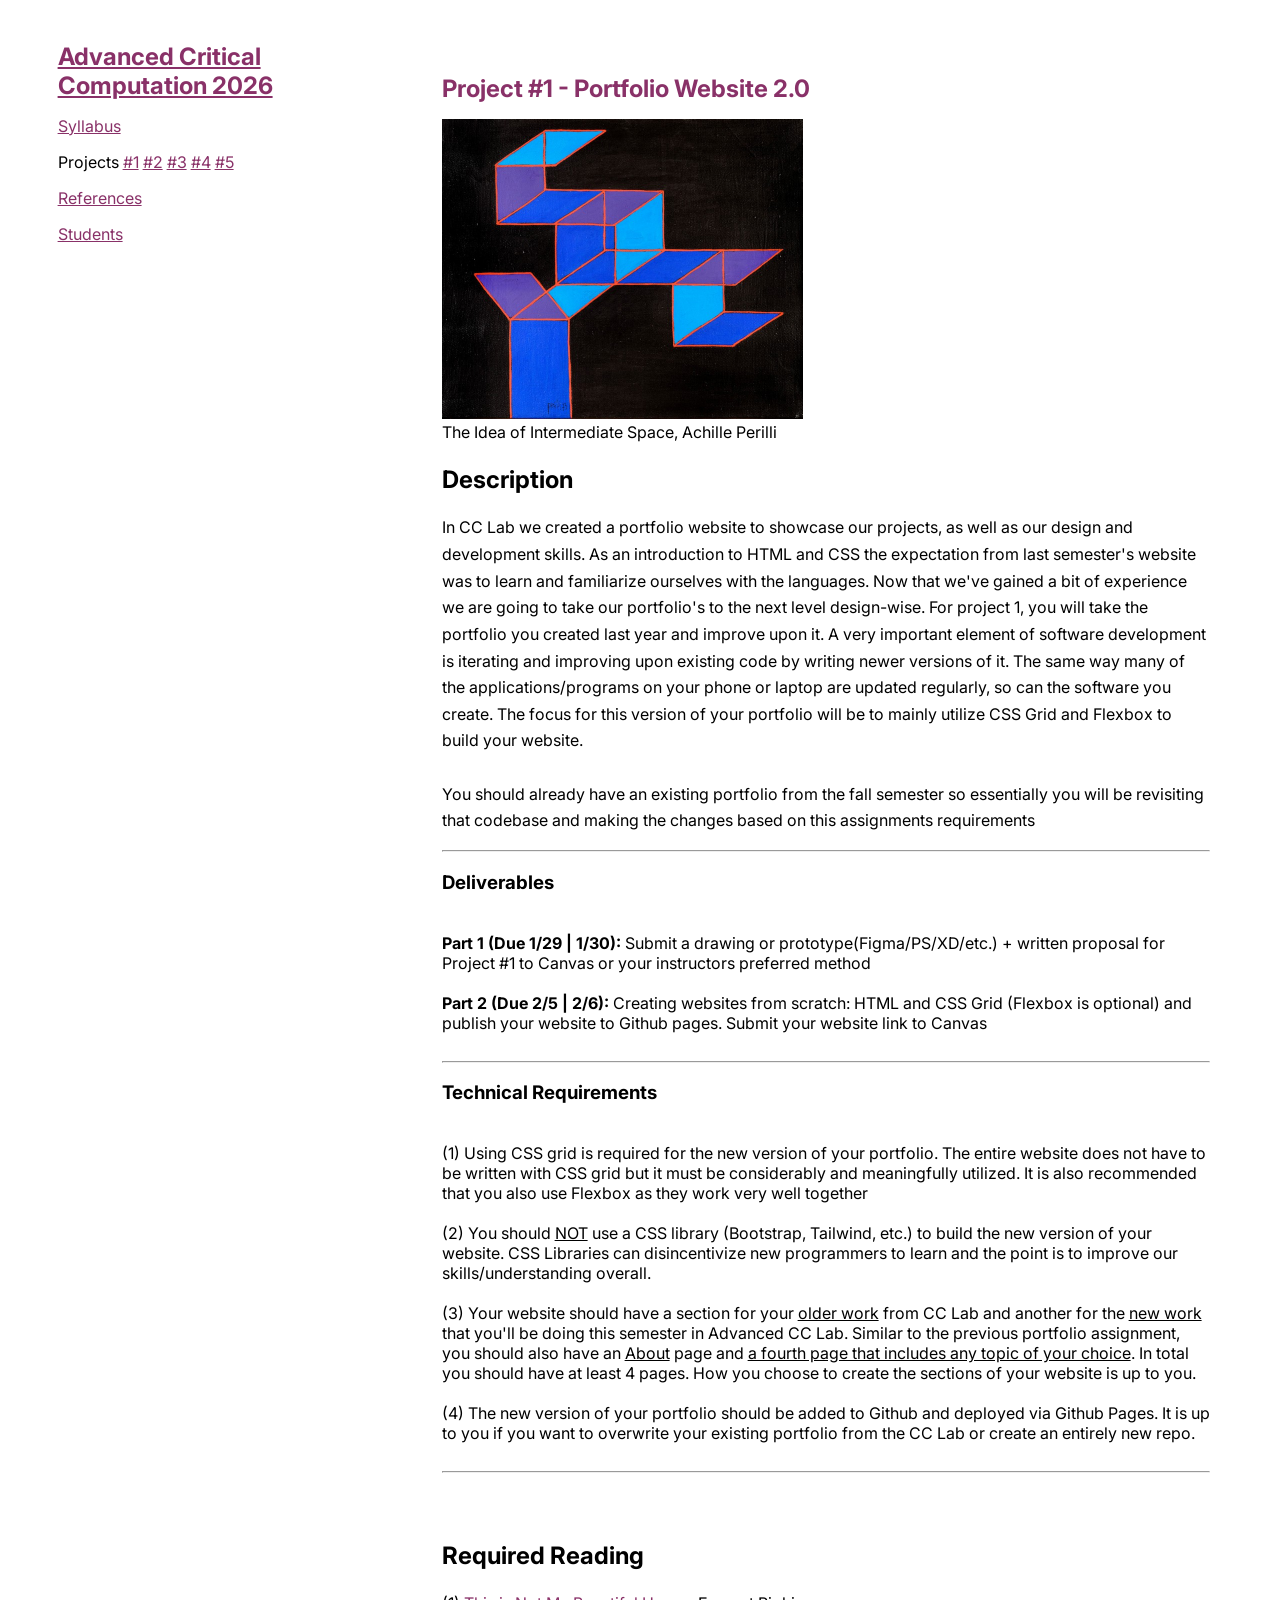
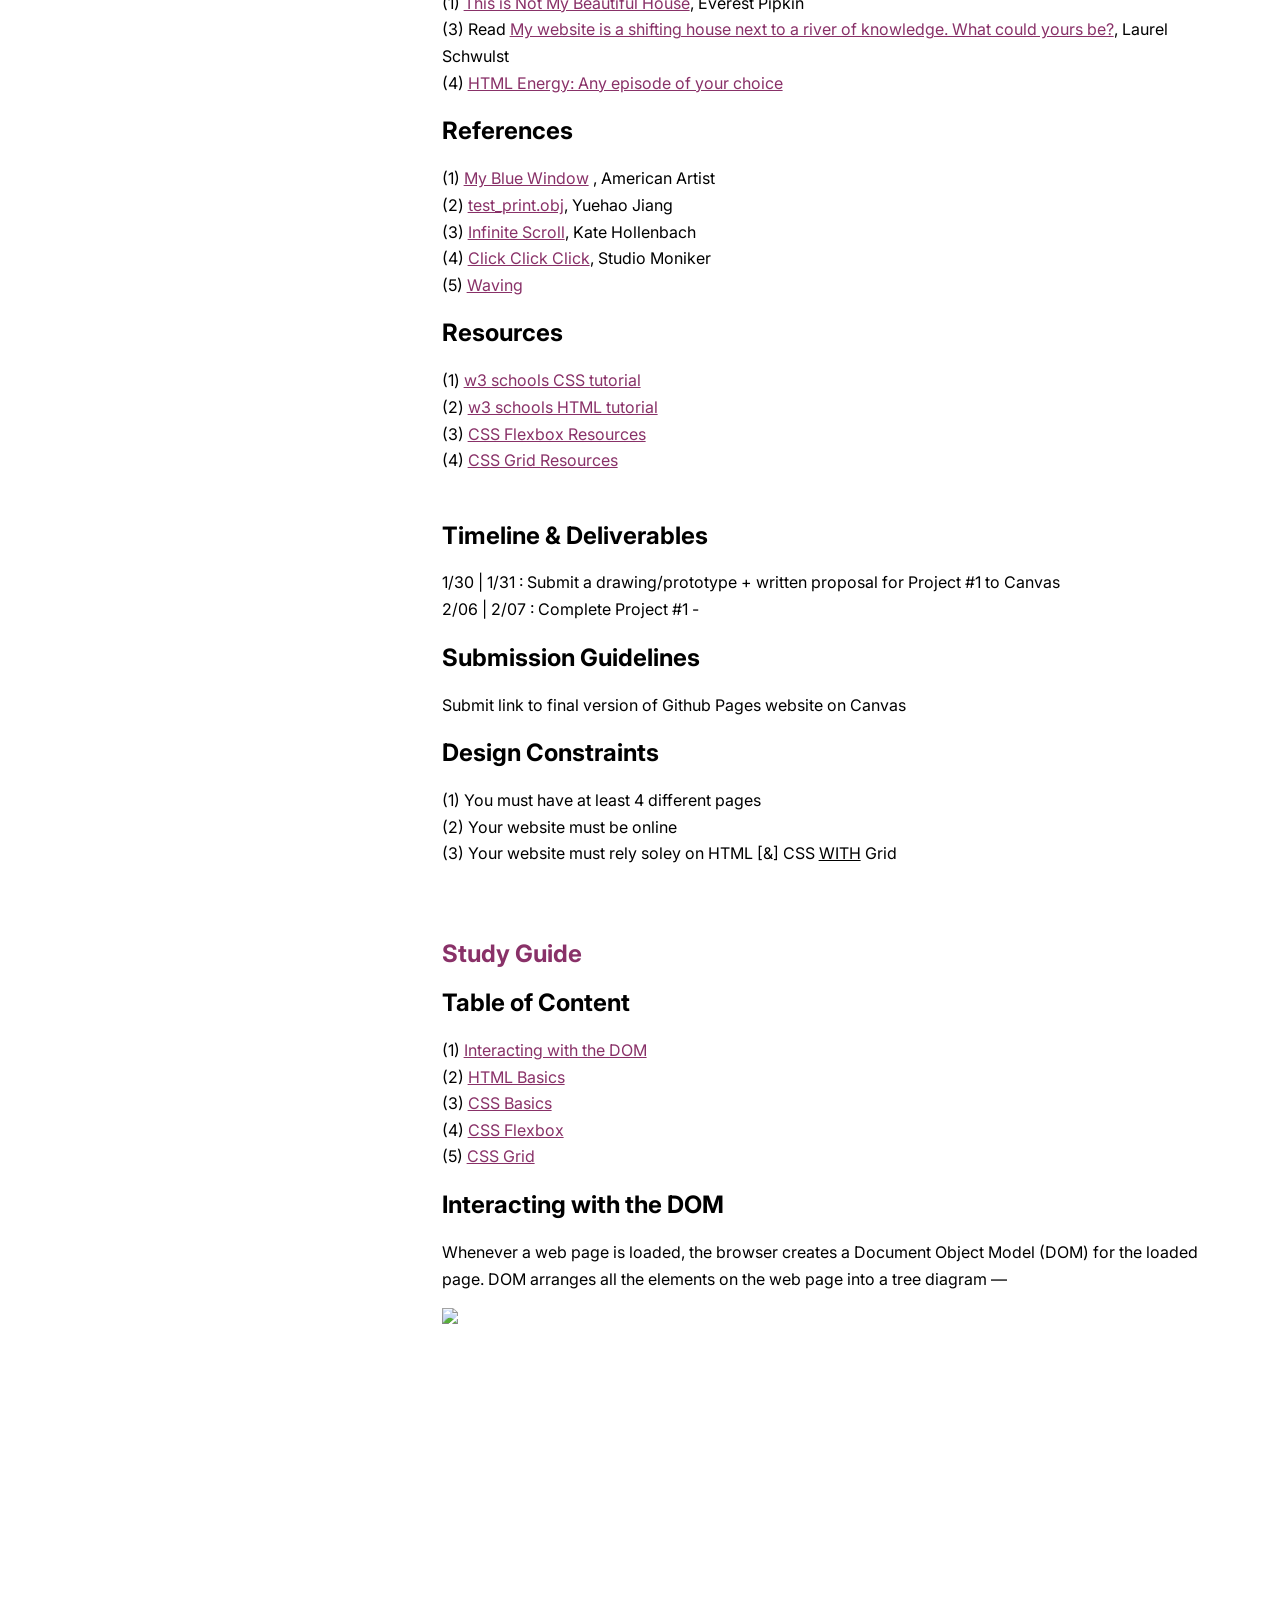
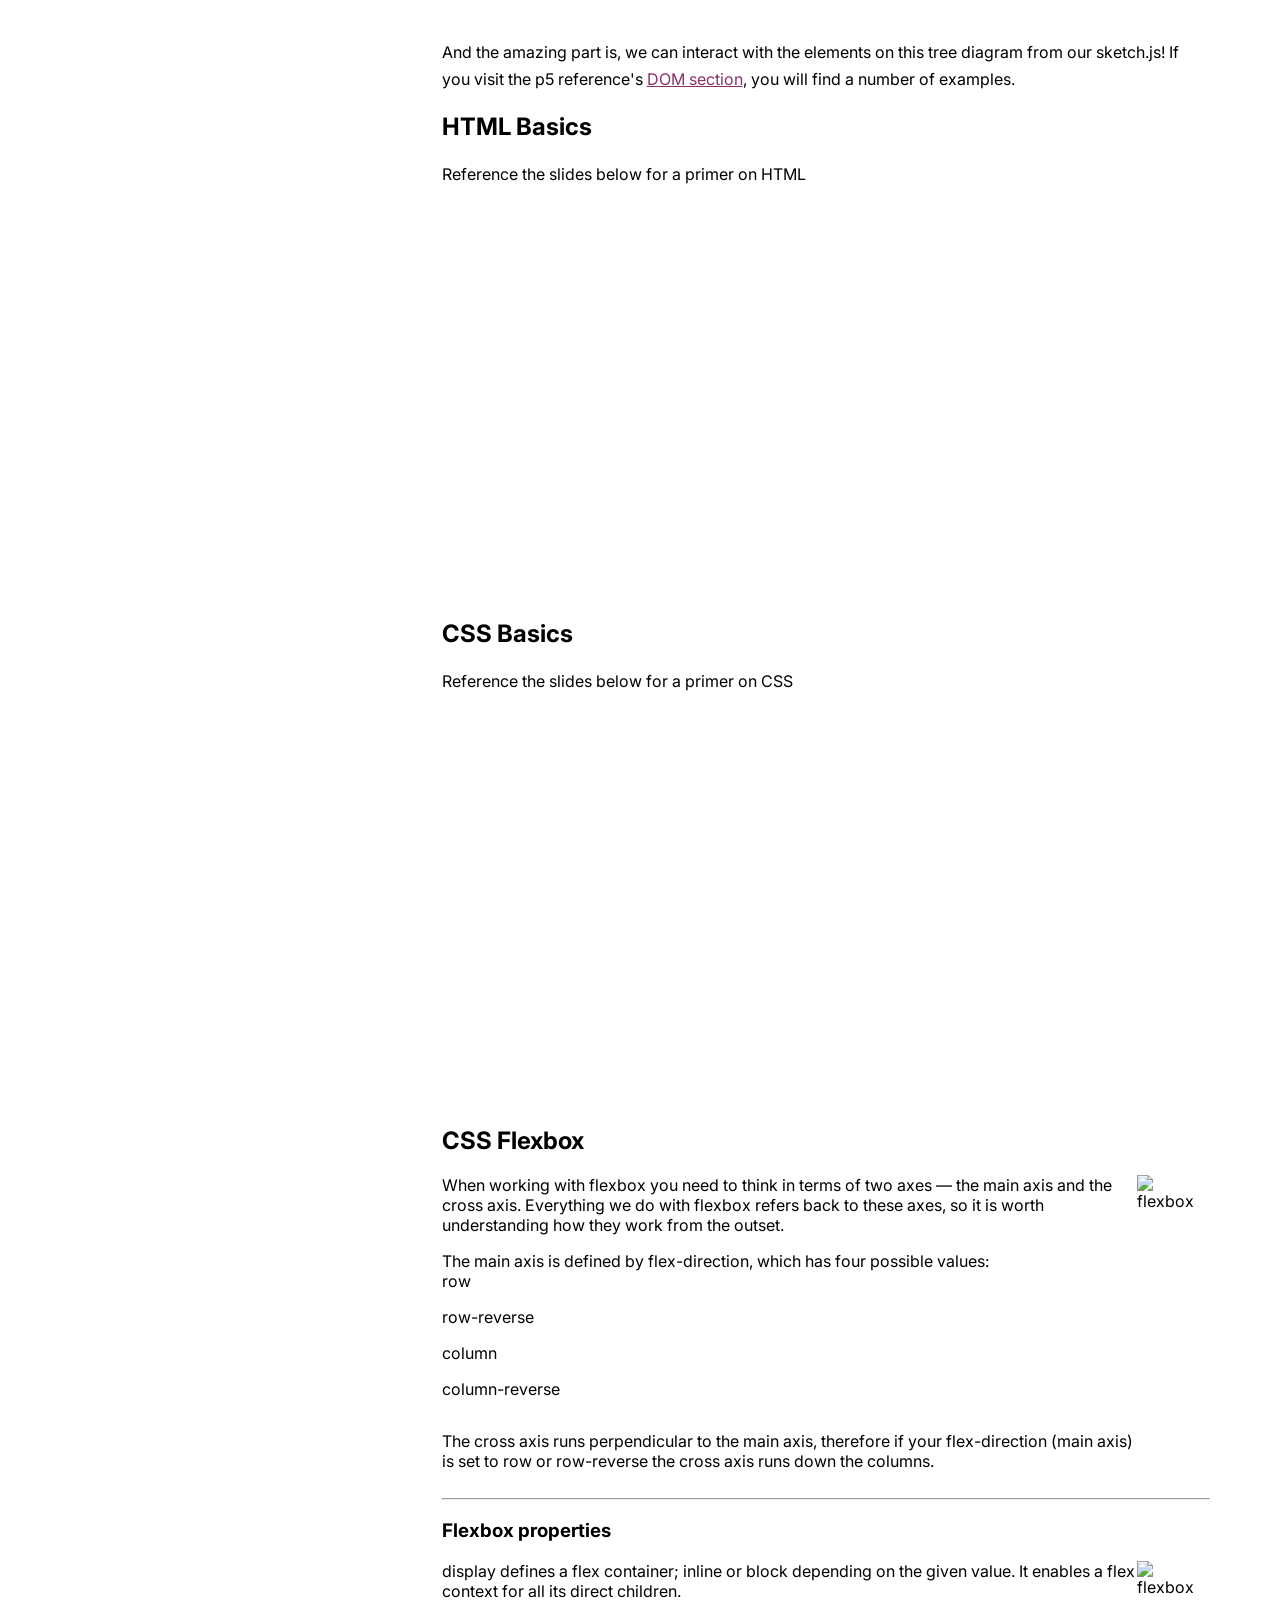
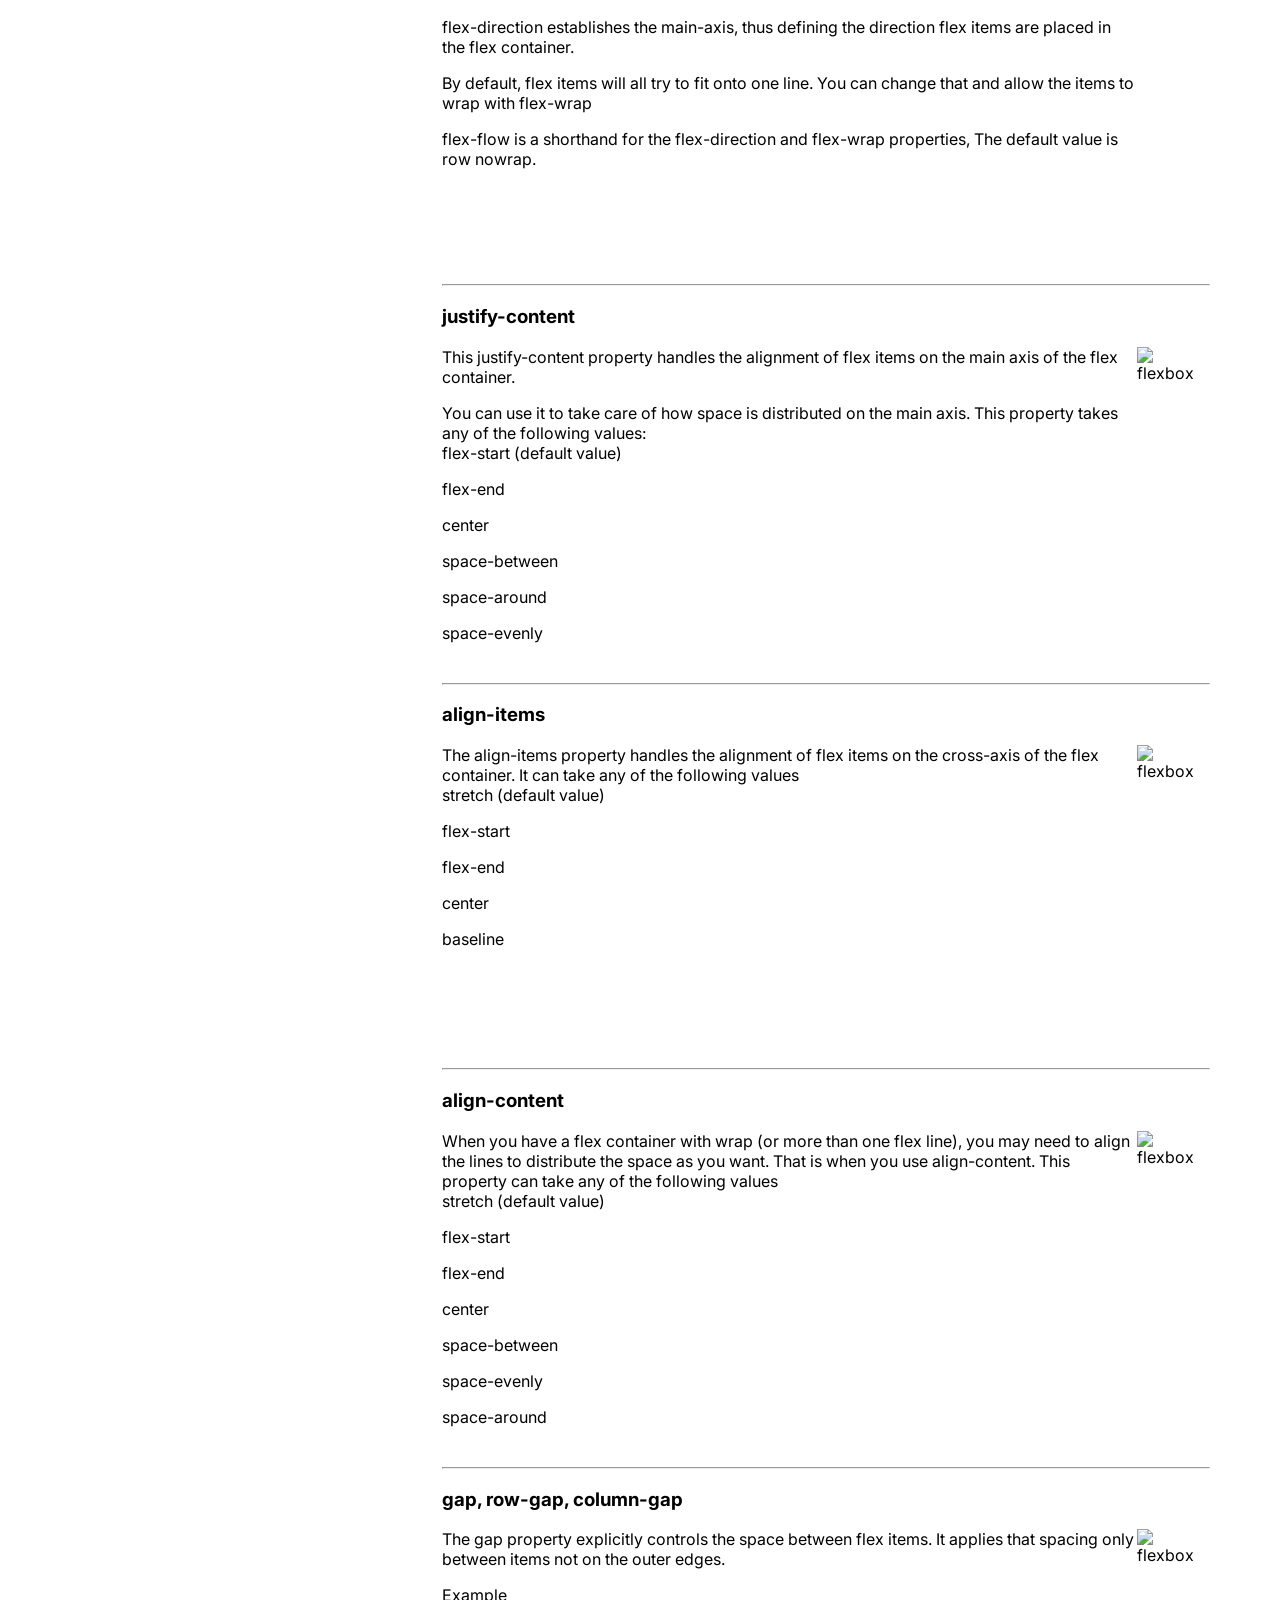
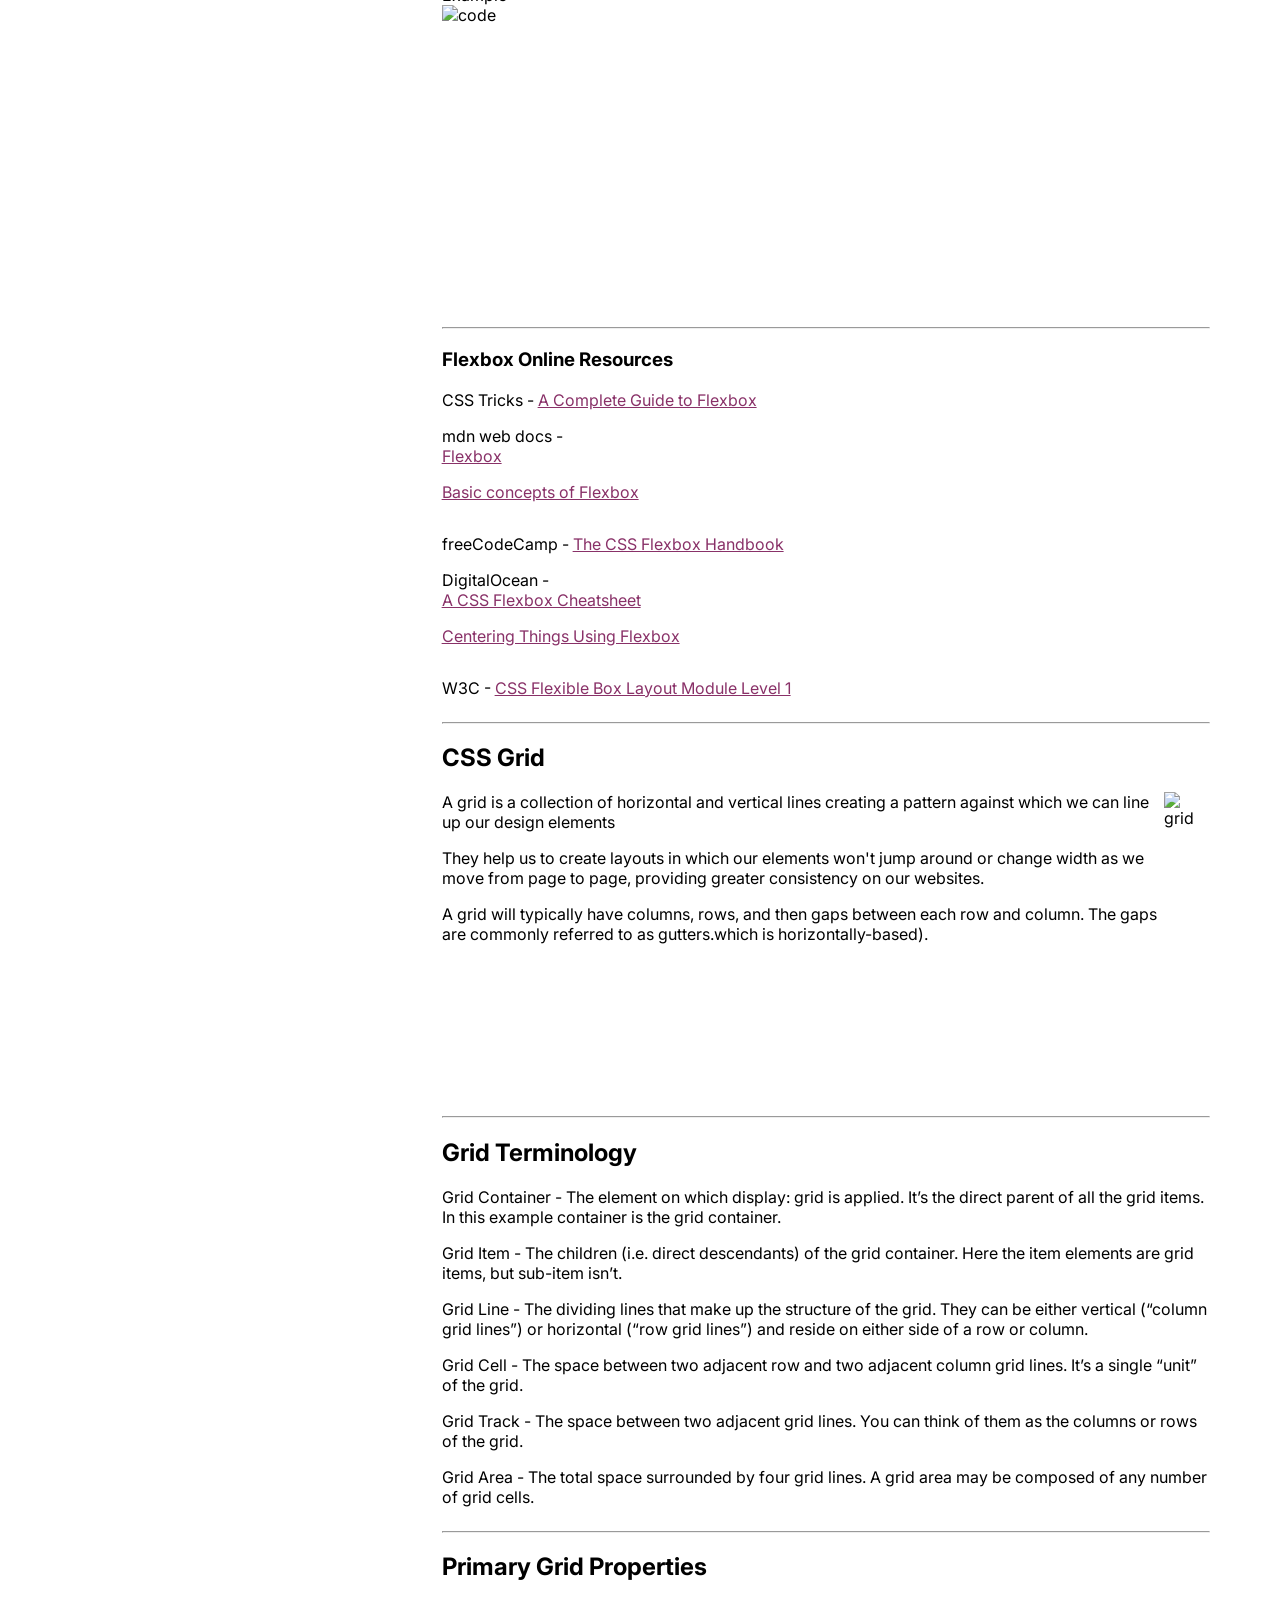
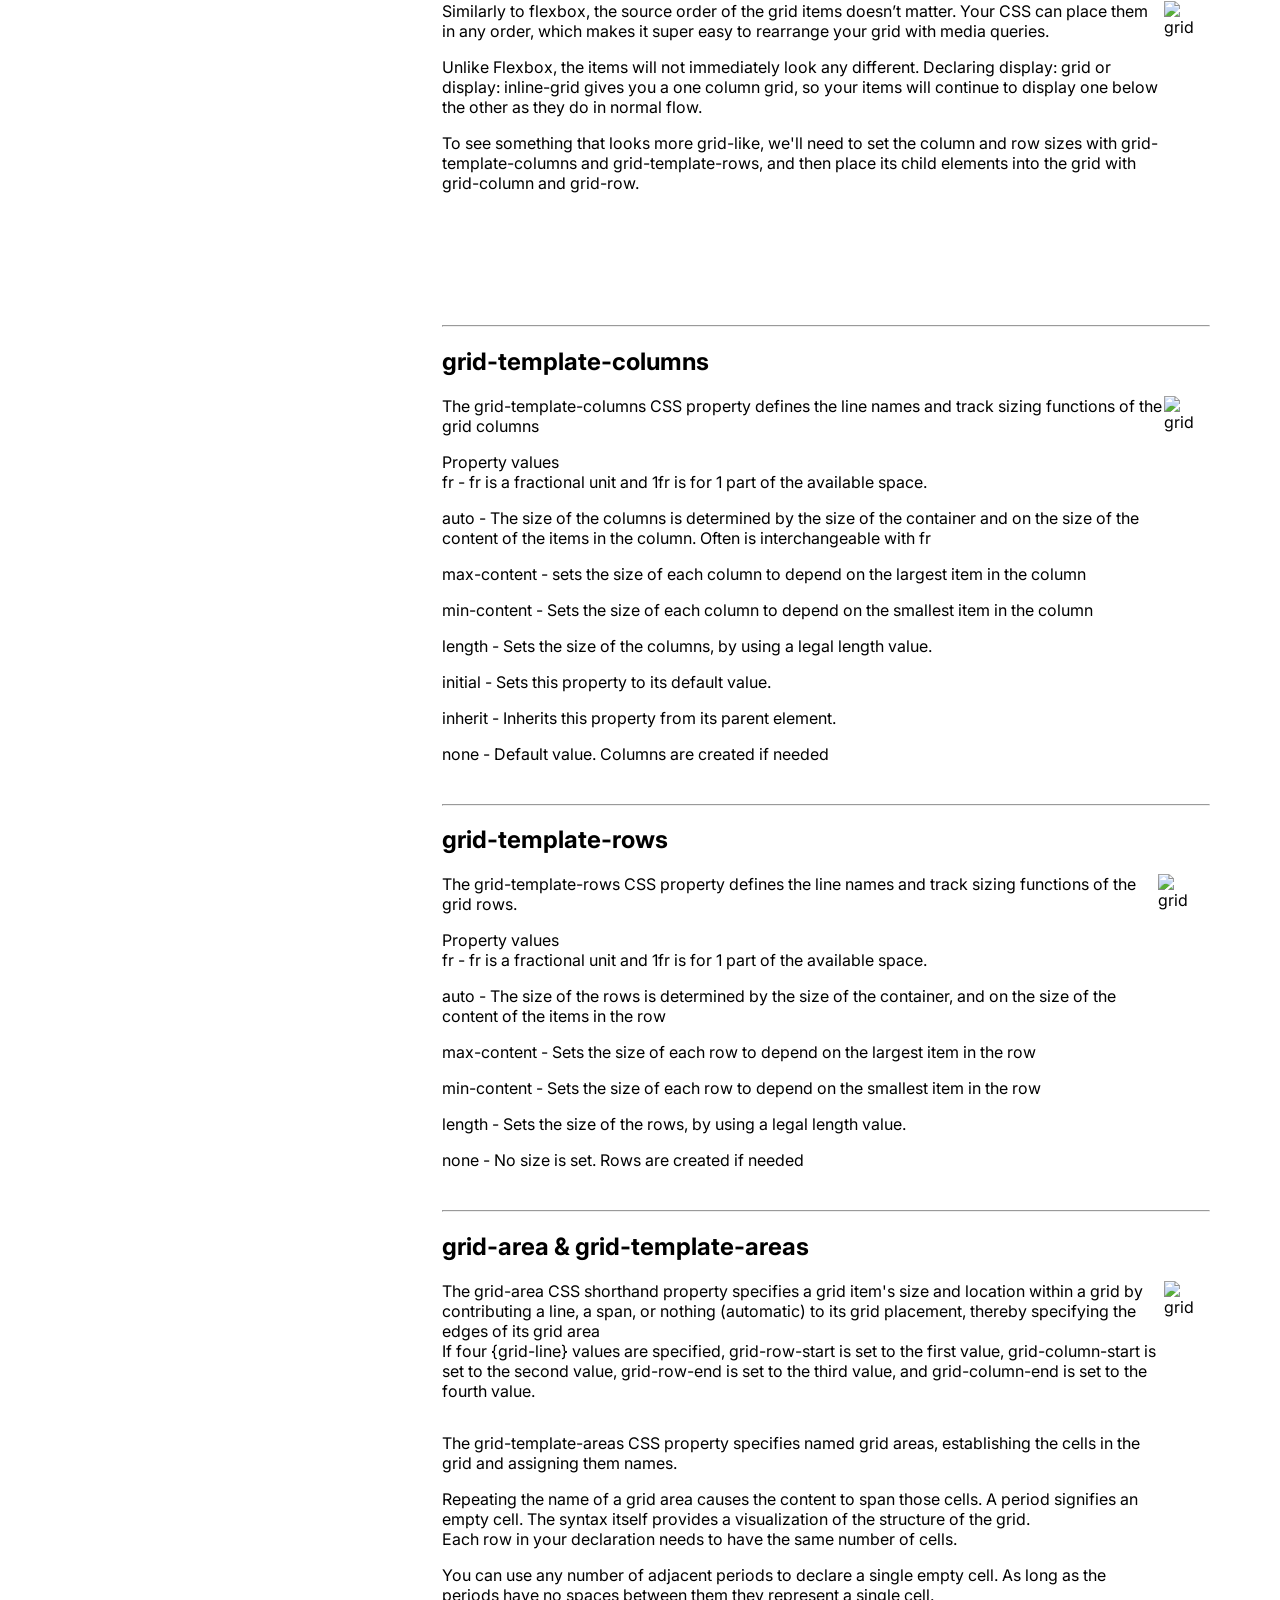
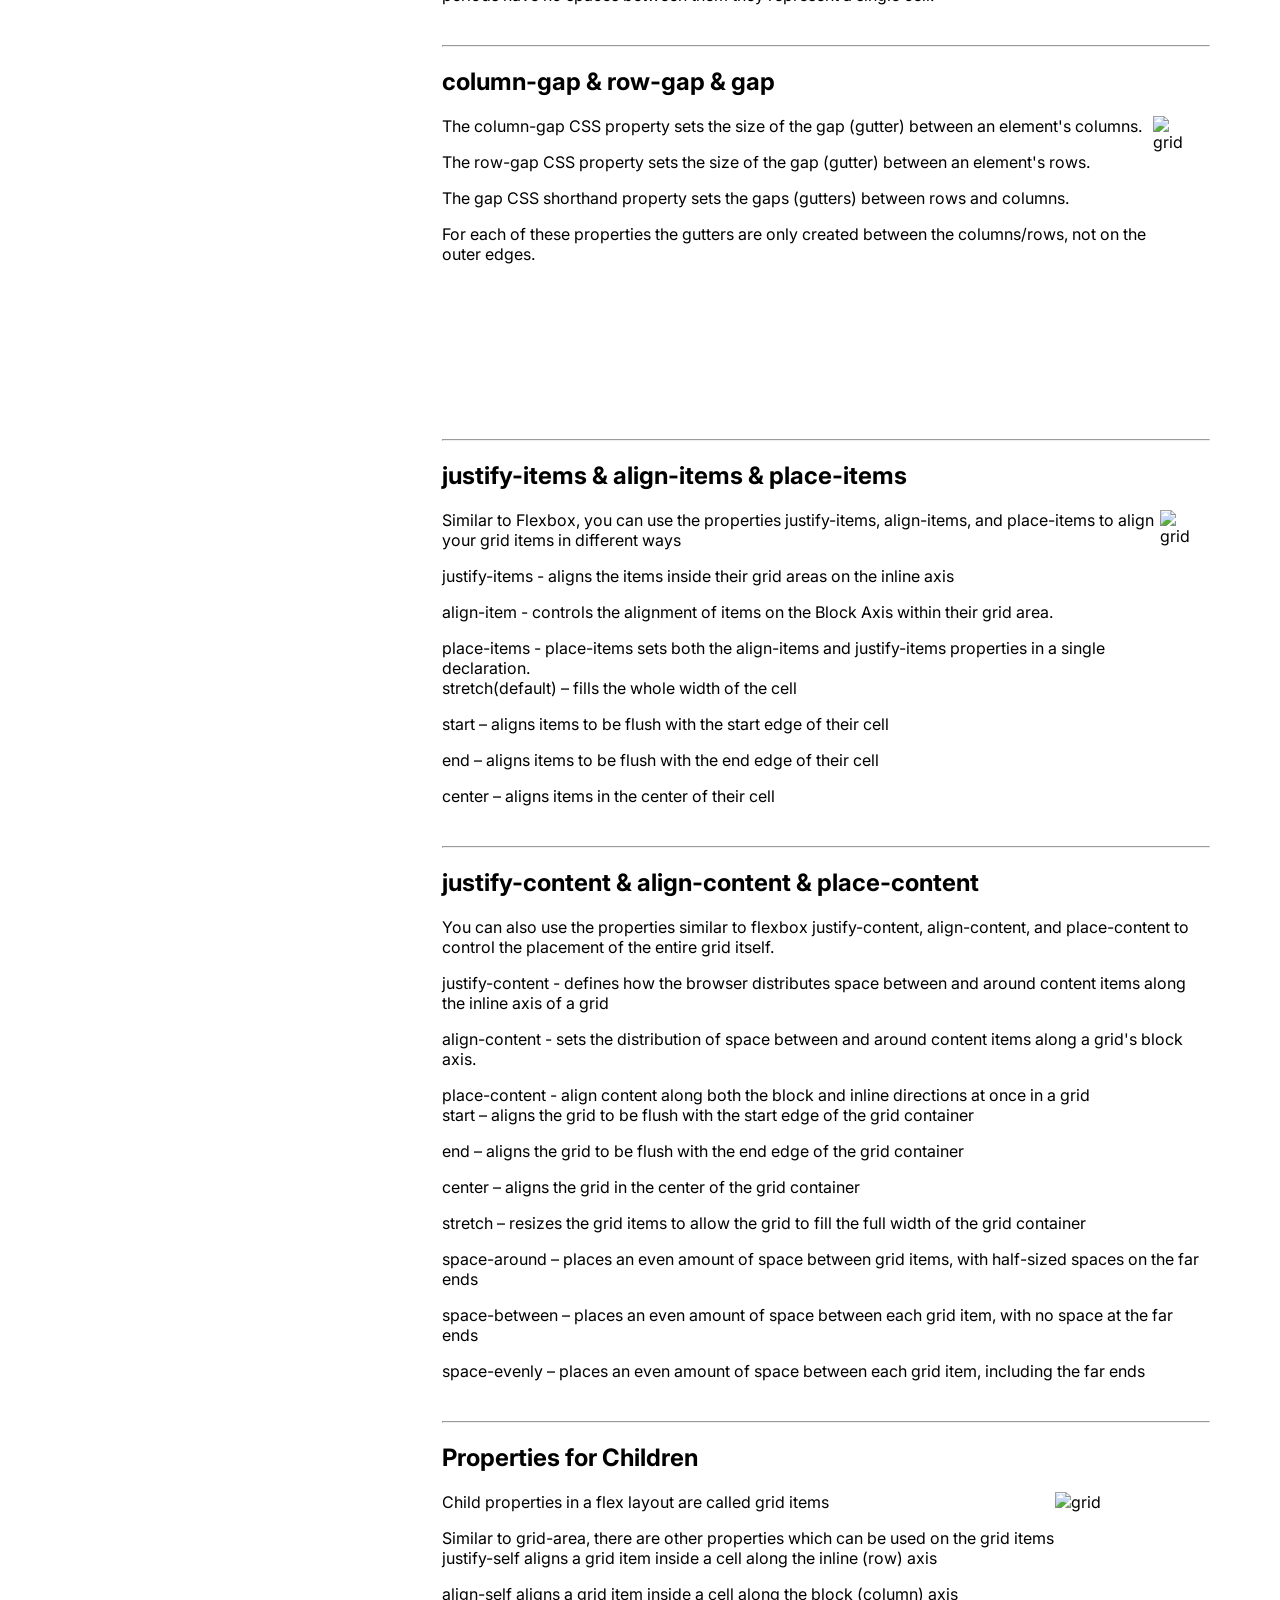
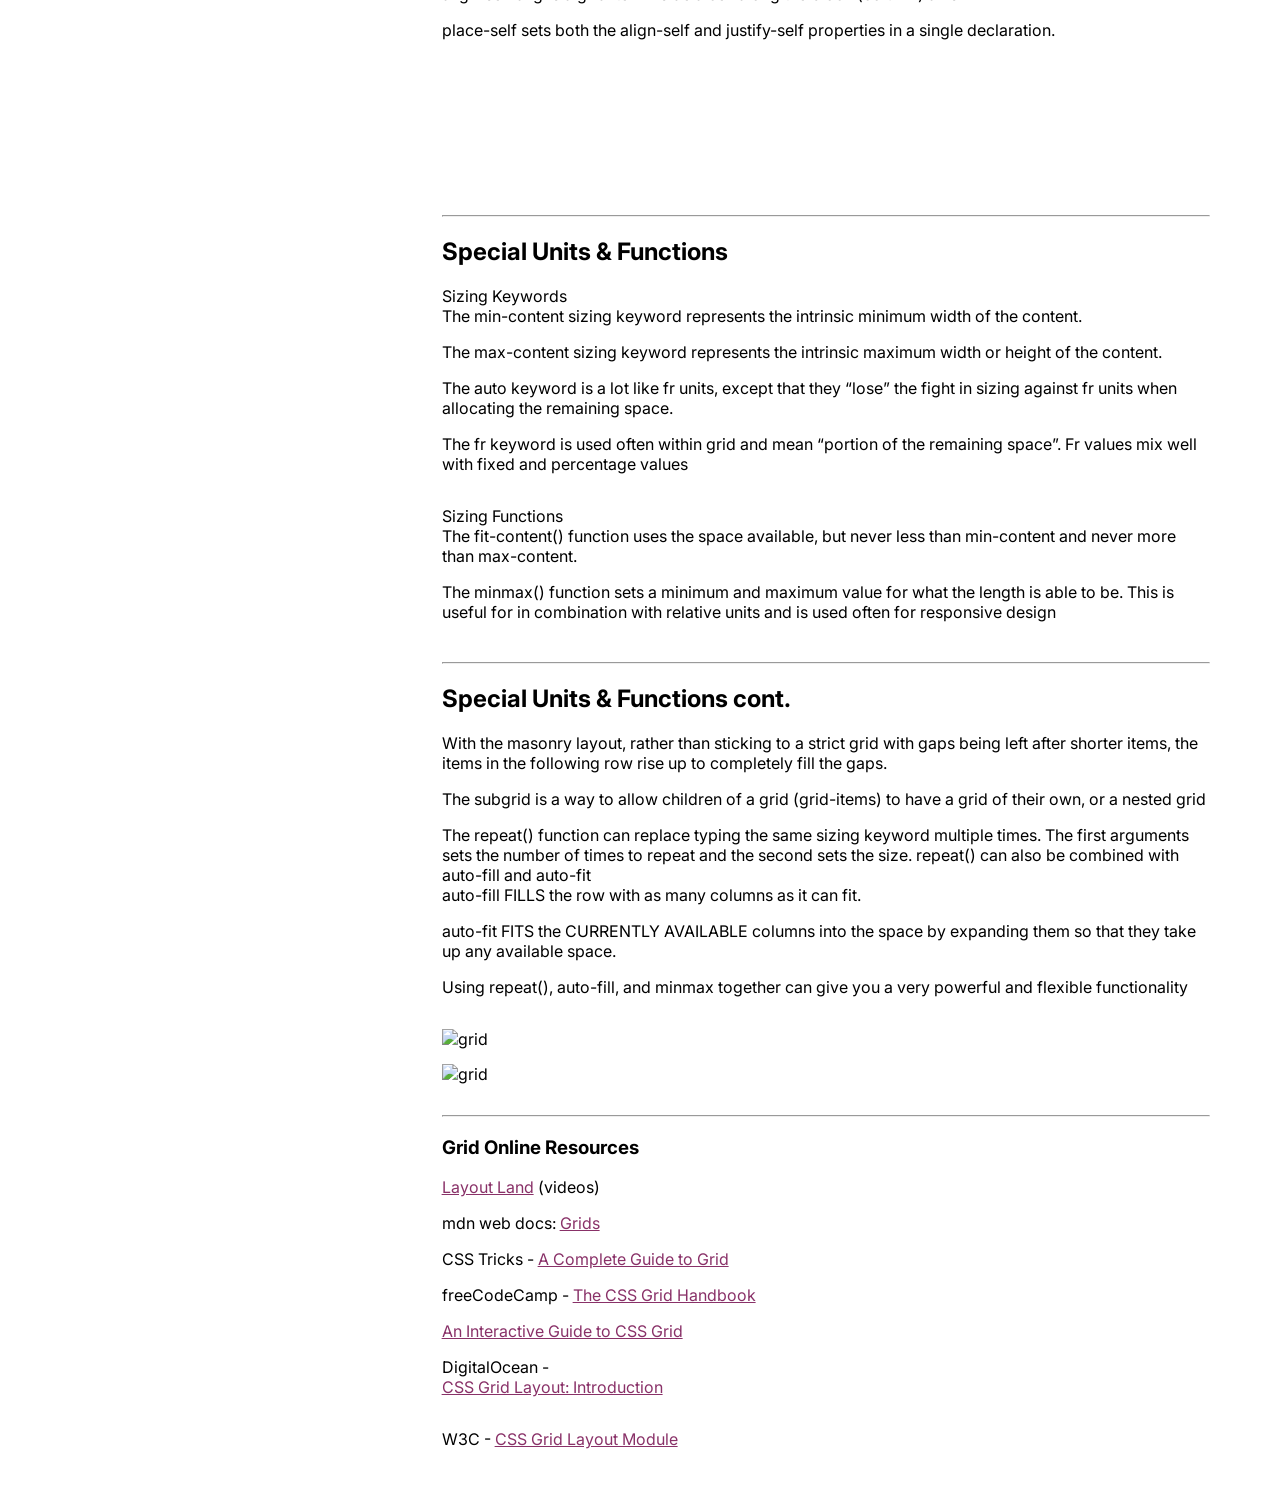
==== commit a54b014e: "update assignment due dates" ====
--- a/p1.html
+++ b/p1.html
@@ -14,7 +14,7 @@
   <body>
     <div class="nav">
 
-      <h1 class="website-title"><a href="/">Advanced Critical Computation 2026</a></h1>
+      <h1 class="website-title"><a href="/advanced-cc-2026/">Advanced Critical Computation 2026</a></h1>
         <ul>
         <li>
           <a
@@ -56,10 +56,10 @@
         <hr>
         <h3>Deliverables</h3>
         <br />
-        <b>Part 1 (Due 1/30 | 1/31):</b> Submit a drawing or prototype(Figma/PS/XD/etc.) + written proposal for Project #1 to Canvas or your instructors preferred method
-        <br />
-        <br />
-        <b>Part 2 (Due 2/6 | 2/7):</b> Creating websites from scratch: HTML and CSS Grid (Flexbox is optional) and publish your website to Github pages. Submit your website link to Canvas
+        <b>Part 1 (Due 1/29 | 1/30):</b> Submit a drawing or prototype(Figma/PS/XD/etc.) + written proposal for Project #1 to Canvas or your instructors preferred method
+        <br />
+        <br />
+        <b>Part 2 (Due 2/5 | 2/6):</b> Creating websites from scratch: HTML and CSS Grid (Flexbox is optional) and publish your website to Github pages. Submit your website link to Canvas
         <br />
         <br />
         <hr>
